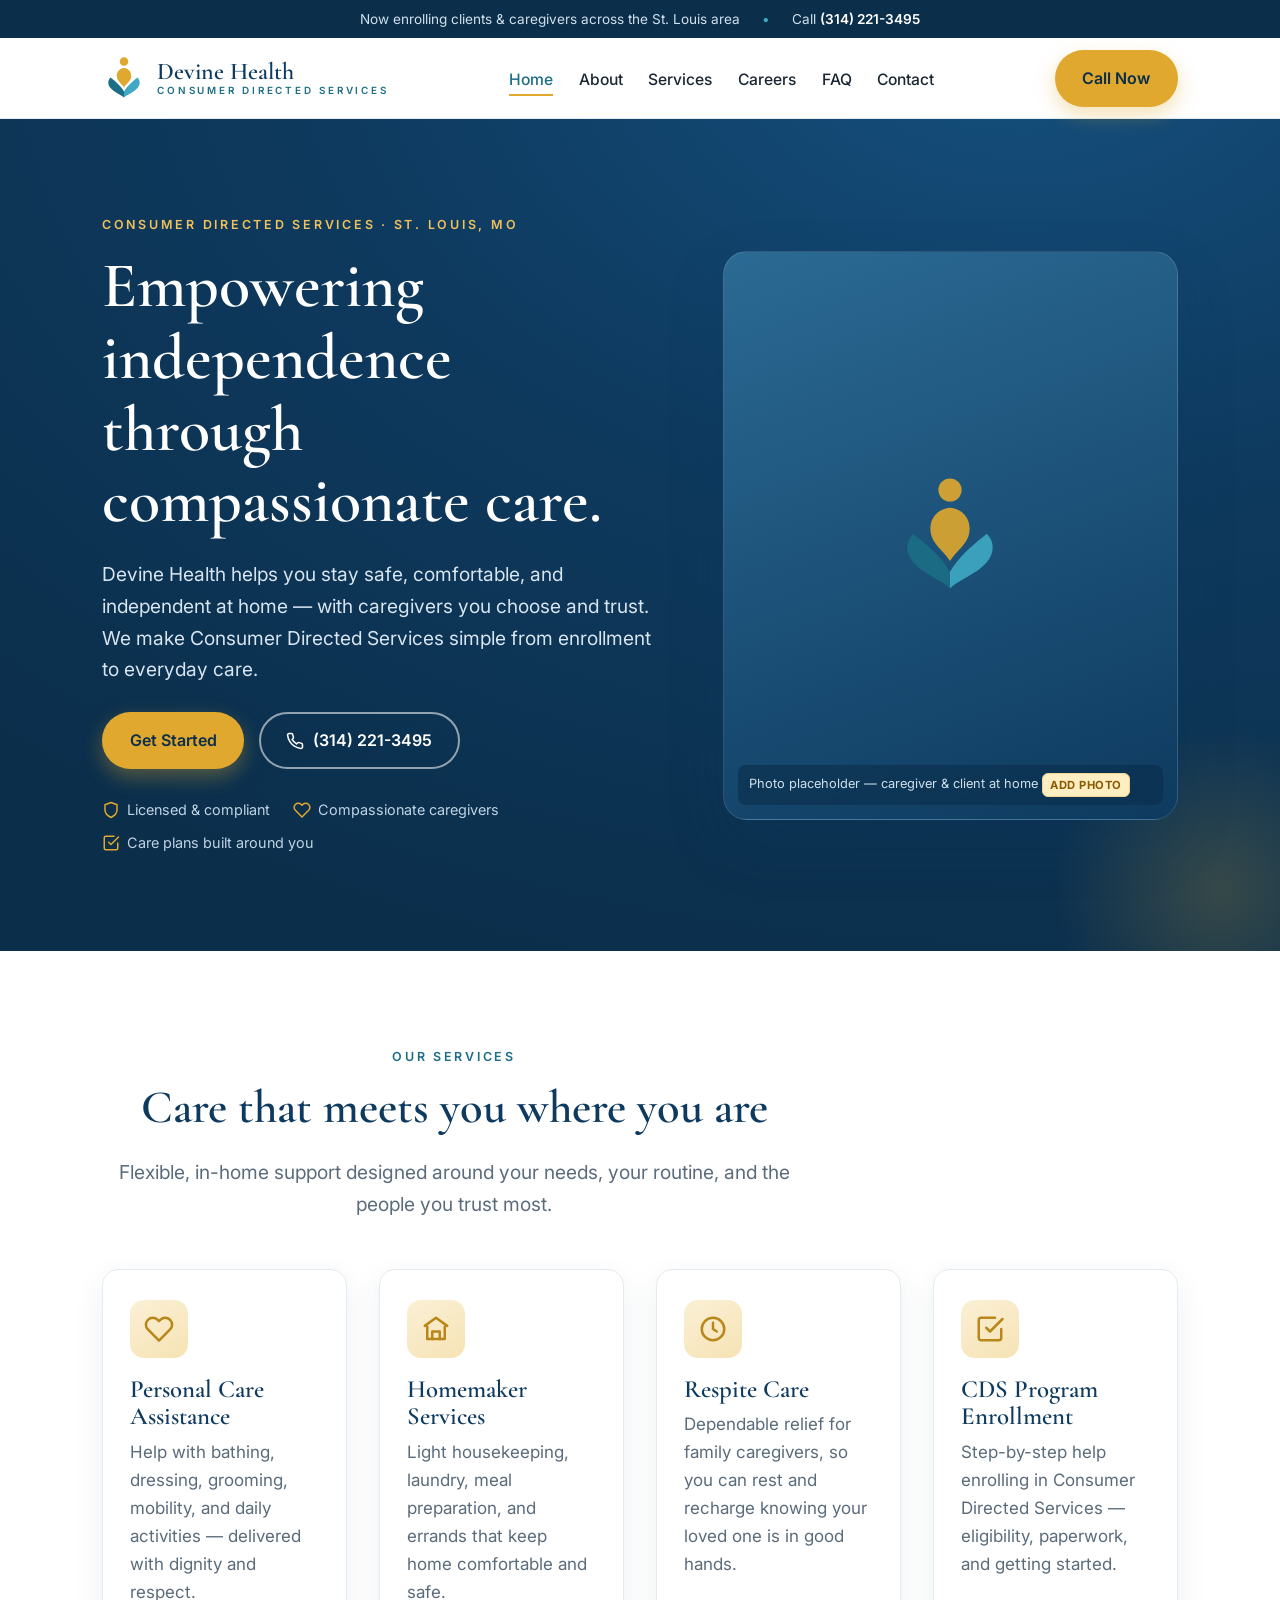
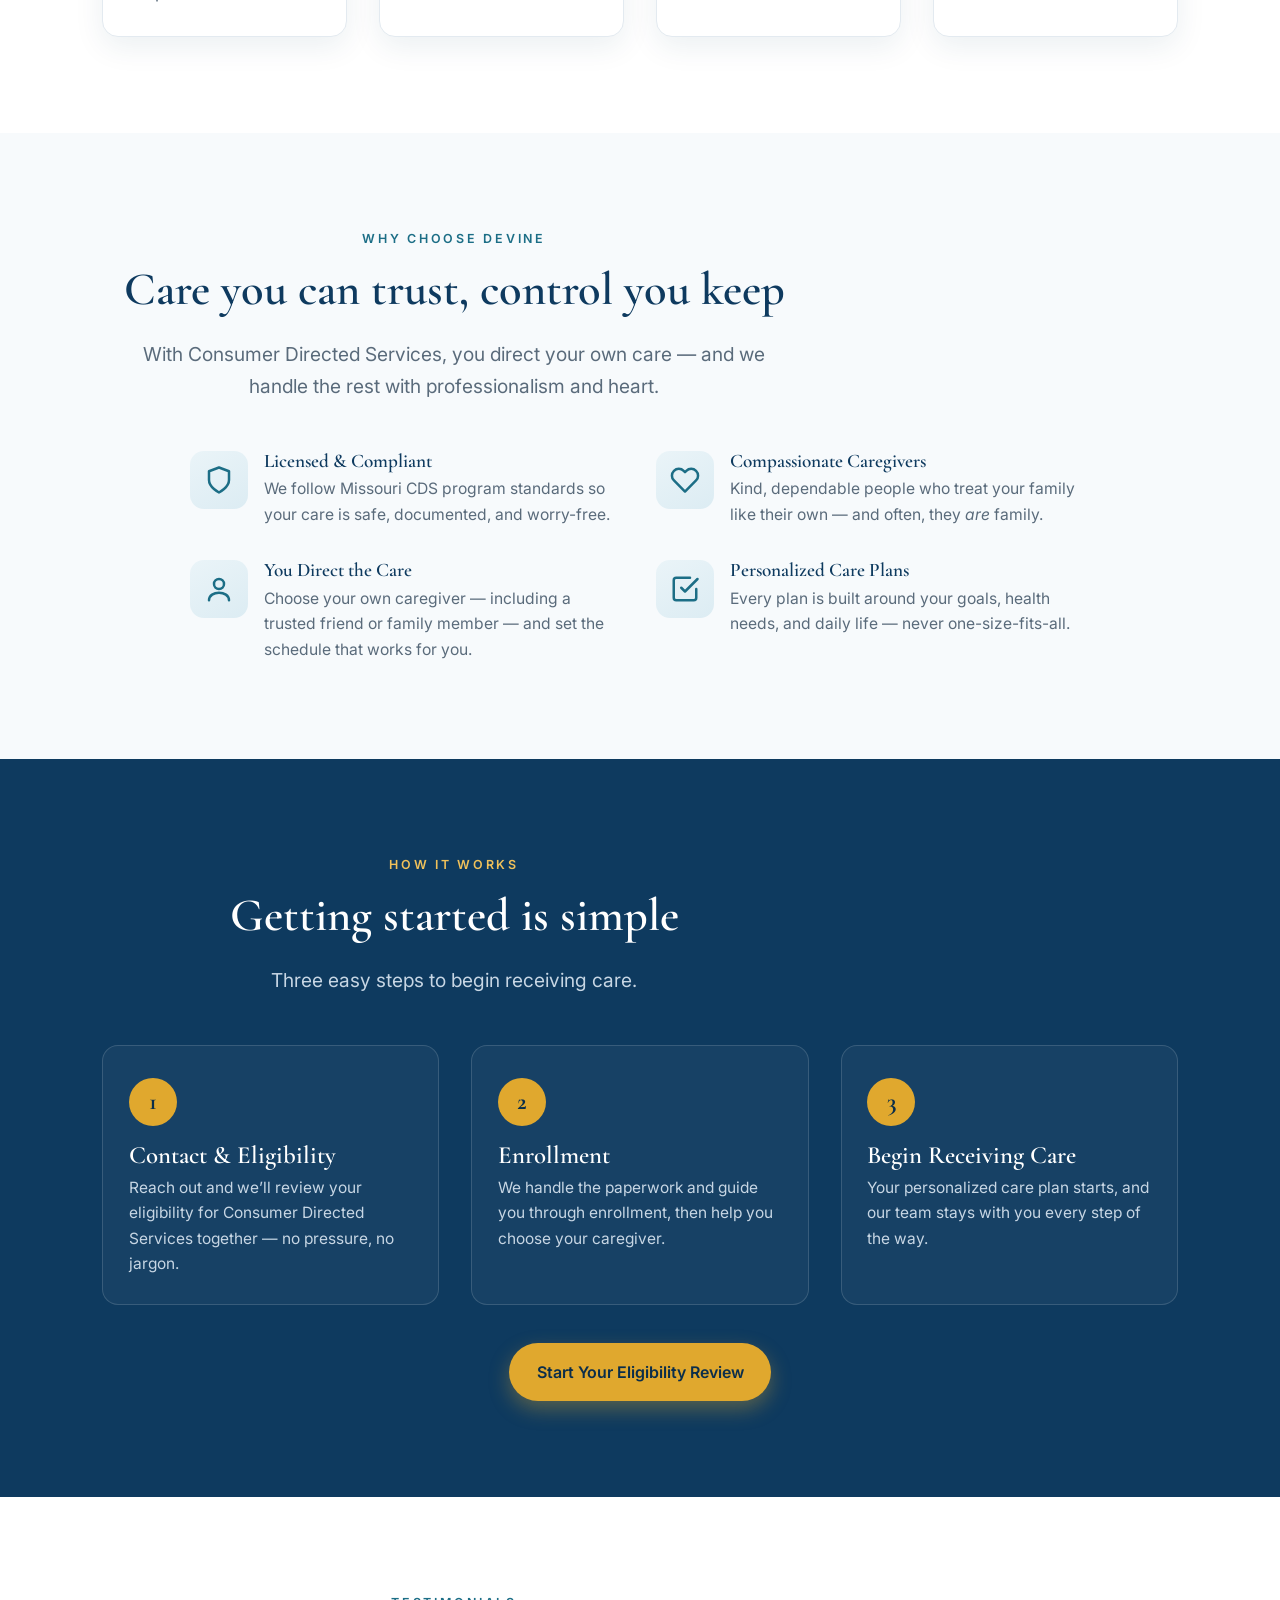
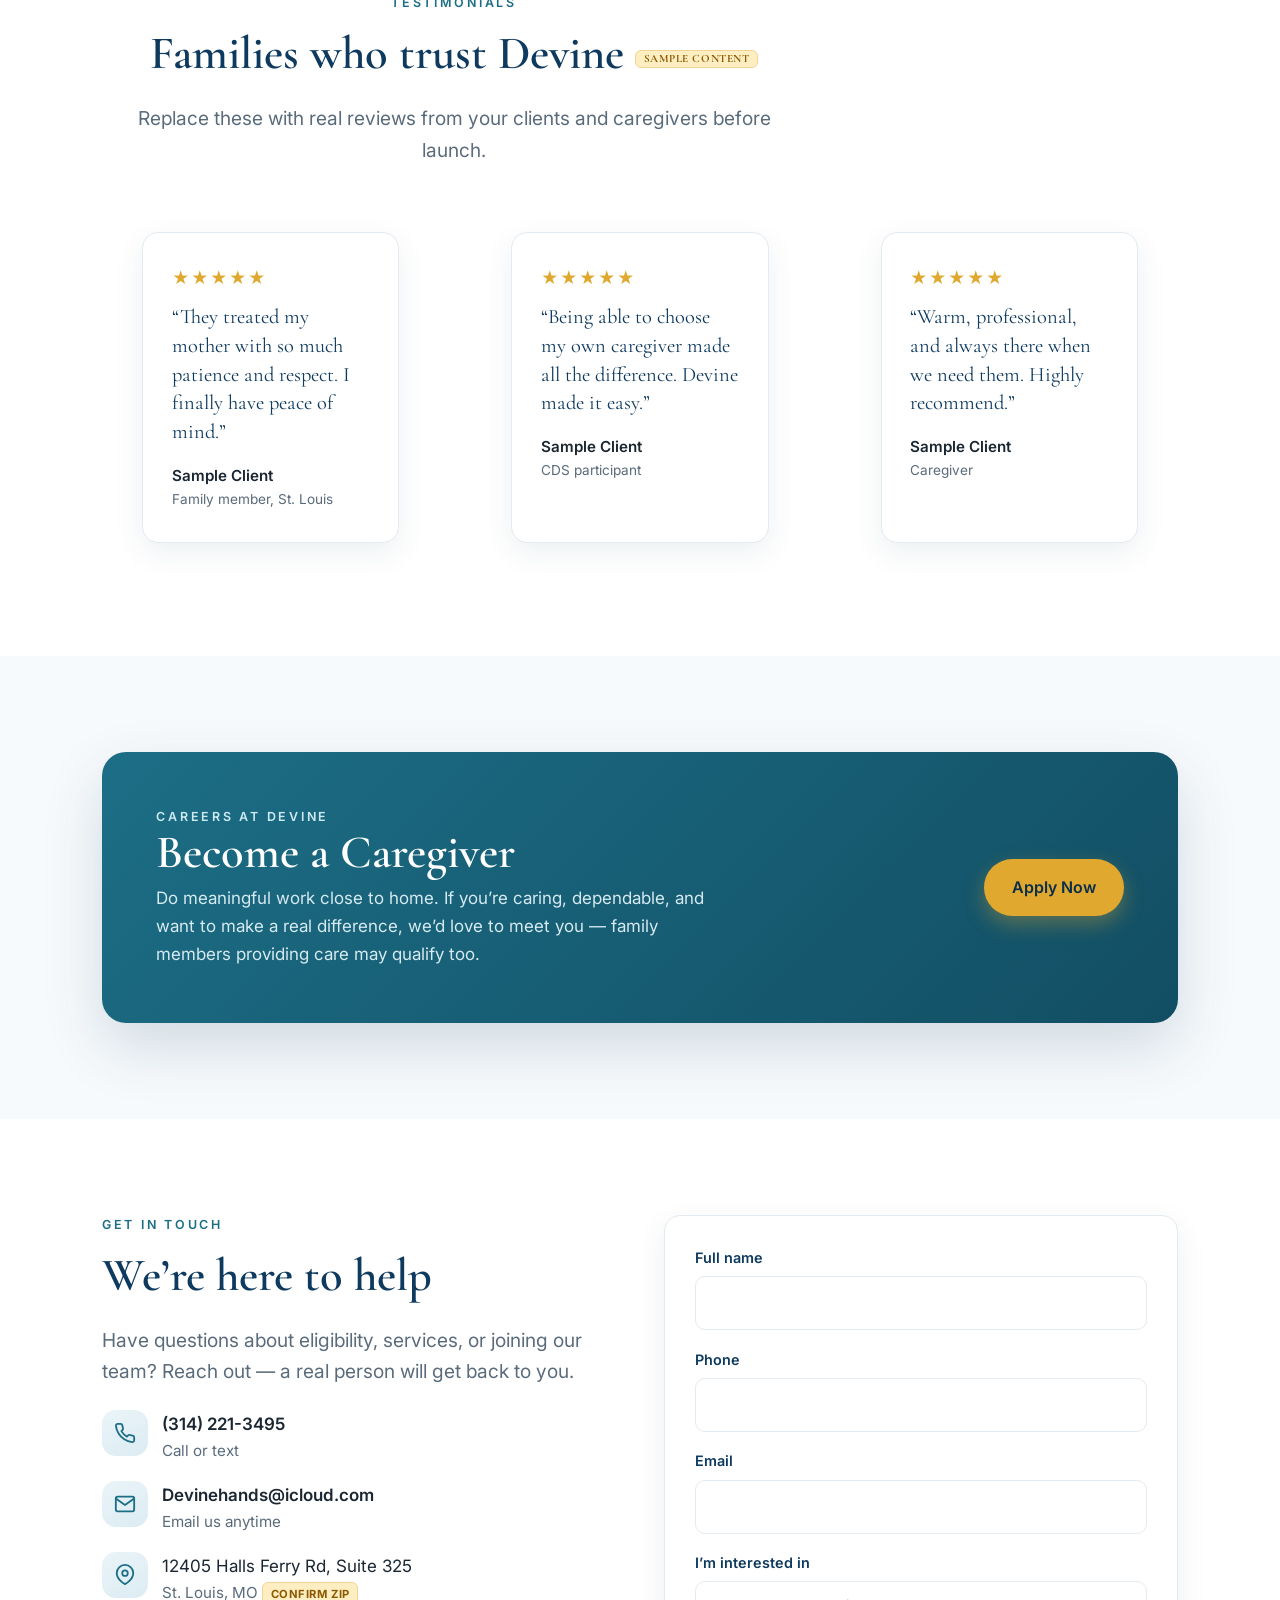
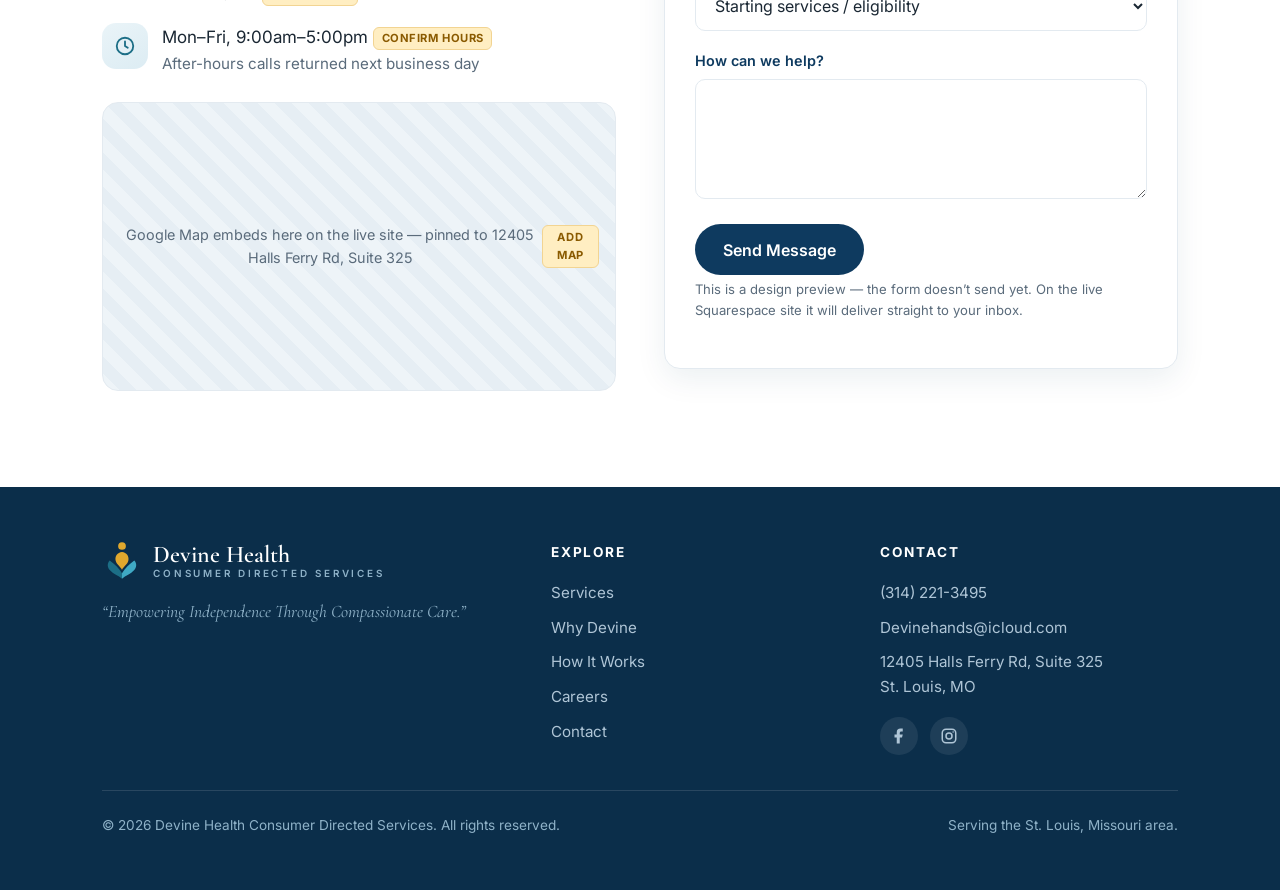
==== site/index.html @ 5e9ee72d "feat: add multi-page site (About, Services, Careers, FAQ, Contact) Build out dedicated inner pages w" ====
<!doctype html>
<html lang="en">
<head>
  <meta charset="utf-8">
  <meta name="viewport" content="width=device-width, initial-scale=1">
  <title>Devine Health | Consumer Directed Services in St. Louis</title>
  <meta name="description" content="Devine Health Consumer Directed Services provides personal care assistance, homemaker services, and respite care in the St. Louis area. Empowering independence through compassionate care.">
  <meta name="theme-color" content="#0E3A5F">

  <!-- Open Graph / social -->
  <meta property="og:title" content="Devine Health — Consumer Directed Services">
  <meta property="og:description" content="Empowering Independence Through Compassionate Care.">
  <meta property="og:type" content="website">
  <meta property="og:image" content="assets/og-image.png">

  <link rel="icon" href="assets/favicon.svg" type="image/svg+xml">
  <link rel="apple-touch-icon" href="assets/apple-touch-icon.png">

  <link rel="preconnect" href="https://fonts.googleapis.com">
  <link rel="preconnect" href="https://fonts.gstatic.com" crossorigin>
  <link href="https://fonts.googleapis.com/css2?family=Cormorant+Garamond:wght@500;600;700&family=Inter:wght@400;500;600;700&display=swap" rel="stylesheet">
  <link rel="stylesheet" href="styles.css">
</head>
<body>
<a class="skip" href="#main">Skip to content</a>

<!-- Reusable mark defined once -->
<svg width="0" height="0" style="position:absolute" aria-hidden="true">
  <defs>
    <g id="devine-mark">
      <path fill="#1C6E86" d="M120 196 C 104 182 82 176 66 158 C 55 145 54 128 66 116 C 86 132 108 150 120 172 Z"/>
      <path fill="#3FA9C4" d="M120 196 C 136 182 158 176 174 158 C 185 145 186 128 174 116 C 154 132 132 150 120 172 Z"/>
      <circle cx="120" cy="52" r="17" fill="#E0A82E"/>
      <path fill="#E0A82E" d="M120 78 C 100 80 88 96 92 116 C 95 132 110 140 120 156 C 130 140 145 132 148 116 C 152 96 140 80 120 78 Z"/>
    </g>
  </defs>
</svg>

<!-- Announcement bar -->
<div class="topbar">
  <div class="container">
    <span>Now enrolling clients &amp; caregivers across the St.&nbsp;Louis area</span>
    <span class="dot">•</span>
    <span>Call <a href="tel:+13142213495">(314)&nbsp;221-3495</a></span>
  </div>
</div>

<!-- Header -->
<header class="header">
  <div class="container nav">
    <a class="brand" href="#top" aria-label="Devine Health home">
      <svg viewBox="48 30 144 176" aria-hidden="true"><use href="#devine-mark"/></svg>
      <span class="brand-text">
        <span class="brand-name">Devine Health</span>
        <span class="brand-sub">Consumer Directed Services</span>
      </span>
    </a>
    <nav aria-label="Primary">
      <ul class="nav-links" id="navLinks">
        <li><a href="index.html" aria-current="page">Home</a></li>
        <li><a href="about.html">About</a></li>
        <li><a href="services.html">Services</a></li>
        <li><a href="careers.html">Careers</a></li>
        <li><a href="faq.html">FAQ</a></li>
        <li><a href="contact.html">Contact</a></li>
      </ul>
    </nav>
    <div class="nav-cta">
      <a class="btn btn--gold" href="tel:+13142213495" aria-label="Call Devine Health">Call Now</a>
      <button class="nav-toggle" id="navToggle" aria-label="Open menu" aria-expanded="false" aria-controls="navLinks">
        <svg viewBox="0 0 24 24" fill="none" stroke="currentColor" stroke-width="2" stroke-linecap="round"><path d="M4 7h16M4 12h16M4 17h16"/></svg>
      </button>
    </div>
  </div>
</header>

<main id="main">
<a id="top"></a>

<!-- Hero -->
<section class="hero">
  <div class="container">
    <div class="hero-copy">
      <p class="eyebrow">Consumer Directed Services · St. Louis, MO</p>
      <h1>Empowering independence through compassionate care.</h1>
      <p class="lead">Devine Health helps you stay safe, comfortable, and independent at home &mdash; with caregivers you choose and trust. We make Consumer Directed Services simple from enrollment to everyday care.</p>
      <div class="hero-cta btn-row">
        <a class="btn btn--gold" href="#contact">Get Started</a>
        <a class="btn btn--outline" href="tel:+13142213495">
          <svg viewBox="0 0 24 24" width="18" height="18" fill="none" stroke="currentColor" stroke-width="2" stroke-linecap="round" stroke-linejoin="round" aria-hidden="true"><path d="M22 16.92v3a2 2 0 0 1-2.18 2 19.79 19.79 0 0 1-8.63-3.07 19.5 19.5 0 0 1-6-6 19.79 19.79 0 0 1-3.07-8.67A2 2 0 0 1 4.11 2h3a2 2 0 0 1 2 1.72c.13.96.36 1.9.7 2.81a2 2 0 0 1-.45 2.11L8.09 9.91a16 16 0 0 0 6 6l1.27-1.27a2 2 0 0 1 2.11-.45c.9.34 1.85.57 2.81.7A2 2 0 0 1 22 16.92z"/></svg>
          (314) 221-3495
        </a>
      </div>
      <div class="hero-trust">
        <span><svg viewBox="0 0 24 24" fill="none" stroke="currentColor" stroke-width="2" stroke-linecap="round" stroke-linejoin="round" aria-hidden="true"><path d="M12 22s8-4 8-10V5l-8-3-8 3v7c0 6 8 10 8 10z"/></svg> Licensed &amp; compliant</span>
        <span><svg viewBox="0 0 24 24" fill="none" stroke="currentColor" stroke-width="2" stroke-linecap="round" stroke-linejoin="round" aria-hidden="true"><path d="M20.84 4.61a5.5 5.5 0 0 0-7.78 0L12 5.67l-1.06-1.06a5.5 5.5 0 1 0-7.78 7.78L12 21.23l8.84-8.84a5.5 5.5 0 0 0 0-7.78z"/></svg> Compassionate caregivers</span>
        <span><svg viewBox="0 0 24 24" fill="none" stroke="currentColor" stroke-width="2" stroke-linecap="round" stroke-linejoin="round" aria-hidden="true"><path d="M9 11l3 3L22 4"/><path d="M21 12v7a2 2 0 0 1-2 2H5a2 2 0 0 1-2-2V5a2 2 0 0 1 2-2h11"/></svg> Care plans built around you</span>
      </div>
    </div>
    <div class="hero-media" role="img" aria-label="Placeholder for a warm photo of a caregiver assisting a client at home">
      <svg viewBox="48 30 144 176" aria-hidden="true"><use href="#devine-mark"/></svg>
      <span class="ph-label">Photo placeholder — caregiver &amp; client at home <span class="flag">add photo</span></span>
    </div>
  </div>
</section>

<!-- Services -->
<section class="section" id="services">
  <div class="container">
    <div class="section-head center">
      <p class="eyebrow">Our Services</p>
      <h2>Care that meets you where you are</h2>
      <p class="lead">Flexible, in-home support designed around your needs, your routine, and the people you trust most.</p>
    </div>
    <div class="grid grid-4" style="margin-top:clamp(2rem,4vw,3rem)">
      <article class="card card--service">
        <div class="icon-badge" aria-hidden="true"><svg viewBox="0 0 24 24" fill="none" stroke="currentColor" stroke-width="2" stroke-linecap="round" stroke-linejoin="round"><path d="M20.84 4.61a5.5 5.5 0 0 0-7.78 0L12 5.67l-1.06-1.06a5.5 5.5 0 1 0-7.78 7.78L12 21.23l8.84-8.84a5.5 5.5 0 0 0 0-7.78z"/></svg></div>
        <h3>Personal Care Assistance</h3>
        <p>Help with bathing, dressing, grooming, mobility, and daily activities &mdash; delivered with dignity and respect.</p>
      </article>
      <article class="card card--service">
        <div class="icon-badge" aria-hidden="true"><svg viewBox="0 0 24 24" fill="none" stroke="currentColor" stroke-width="2" stroke-linecap="round" stroke-linejoin="round"><path d="M3 9.5 12 3l9 6.5"/><path d="M5 10v10h14V10"/><path d="M9 20v-6h6v6"/></svg></div>
        <h3>Homemaker Services</h3>
        <p>Light housekeeping, laundry, meal preparation, and errands that keep home comfortable and safe.</p>
      </article>
      <article class="card card--service">
        <div class="icon-badge" aria-hidden="true"><svg viewBox="0 0 24 24" fill="none" stroke="currentColor" stroke-width="2" stroke-linecap="round" stroke-linejoin="round"><circle cx="12" cy="12" r="9"/><path d="M12 7v5l3 2"/></svg></div>
        <h3>Respite Care</h3>
        <p>Dependable relief for family caregivers, so you can rest and recharge knowing your loved one is in good hands.</p>
      </article>
      <article class="card card--service">
        <div class="icon-badge" aria-hidden="true"><svg viewBox="0 0 24 24" fill="none" stroke="currentColor" stroke-width="2" stroke-linecap="round" stroke-linejoin="round"><path d="M9 11l3 3L22 4"/><path d="M21 12v7a2 2 0 0 1-2 2H5a2 2 0 0 1-2-2V5a2 2 0 0 1 2-2h11"/></svg></div>
        <h3>CDS Program Enrollment</h3>
        <p>Step-by-step help enrolling in Consumer Directed Services &mdash; eligibility, paperwork, and getting started.</p>
      </article>
    </div>
  </div>
</section>

<!-- Why choose -->
<section class="section section--cream" id="why">
  <div class="container">
    <div class="section-head center">
      <p class="eyebrow">Why Choose Devine</p>
      <h2>Care you can trust, control you keep</h2>
      <p class="lead">With Consumer Directed Services, you direct your own care &mdash; and we handle the rest with professionalism and heart.</p>
    </div>
    <div class="grid grid-2" style="margin-top:clamp(2rem,4vw,3rem);max-width:900px;margin-inline:auto">
      <div class="feature">
        <div class="icon-badge" aria-hidden="true"><svg viewBox="0 0 24 24" fill="none" stroke="currentColor" stroke-width="2" stroke-linecap="round" stroke-linejoin="round"><path d="M12 22s8-4 8-10V5l-8-3-8 3v7c0 6 8 10 8 10z"/></svg></div>
        <div><h3>Licensed &amp; Compliant</h3><p>We follow Missouri CDS program standards so your care is safe, documented, and worry-free.</p></div>
      </div>
      <div class="feature">
        <div class="icon-badge" aria-hidden="true"><svg viewBox="0 0 24 24" fill="none" stroke="currentColor" stroke-width="2" stroke-linecap="round" stroke-linejoin="round"><path d="M20.84 4.61a5.5 5.5 0 0 0-7.78 0L12 5.67l-1.06-1.06a5.5 5.5 0 1 0-7.78 7.78L12 21.23l8.84-8.84a5.5 5.5 0 0 0 0-7.78z"/></svg></div>
        <div><h3>Compassionate Caregivers</h3><p>Kind, dependable people who treat your family like their own &mdash; and often, they <em>are</em> family.</p></div>
      </div>
      <div class="feature">
        <div class="icon-badge" aria-hidden="true"><svg viewBox="0 0 24 24" fill="none" stroke="currentColor" stroke-width="2" stroke-linecap="round" stroke-linejoin="round"><circle cx="12" cy="8" r="4"/><path d="M4 21c0-4 4-6 8-6s8 2 8 6"/></svg></div>
        <div><h3>You Direct the Care</h3><p>Choose your own caregiver &mdash; including a trusted friend or family member &mdash; and set the schedule that works for you.</p></div>
      </div>
      <div class="feature">
        <div class="icon-badge" aria-hidden="true"><svg viewBox="0 0 24 24" fill="none" stroke="currentColor" stroke-width="2" stroke-linecap="round" stroke-linejoin="round"><path d="M9 11l3 3L22 4"/><path d="M21 12v7a2 2 0 0 1-2 2H5a2 2 0 0 1-2-2V5a2 2 0 0 1 2-2h11"/></svg></div>
        <div><h3>Personalized Care Plans</h3><p>Every plan is built around your goals, health needs, and daily life &mdash; never one-size-fits-all.</p></div>
      </div>
    </div>
  </div>
</section>

<!-- How it works -->
<section class="section section--navy" id="how">
  <div class="container">
    <div class="section-head center">
      <p class="eyebrow" style="color:var(--gold-light)">How It Works</p>
      <h2>Getting started is simple</h2>
      <p class="lead" style="color:#C7D6E4;margin-inline:auto">Three easy steps to begin receiving care.</p>
    </div>
    <div class="steps" style="margin-top:clamp(2rem,4vw,3rem)">
      <div class="step"><div class="num">1</div><h3>Contact &amp; Eligibility</h3><p>Reach out and we&rsquo;ll review your eligibility for Consumer Directed Services together &mdash; no pressure, no jargon.</p></div>
      <div class="step"><div class="num">2</div><h3>Enrollment</h3><p>We handle the paperwork and guide you through enrollment, then help you choose your caregiver.</p></div>
      <div class="step"><div class="num">3</div><h3>Begin Receiving Care</h3><p>Your personalized care plan starts, and our team stays with you every step of the way.</p></div>
    </div>
    <div class="center" style="margin-top:2.4rem">
      <a class="btn btn--gold" href="#contact">Start Your Eligibility Review</a>
    </div>
  </div>
</section>

<!-- Testimonials -->
<section class="section" id="testimonials">
  <div class="container">
    <div class="section-head center">
      <p class="eyebrow">Testimonials</p>
      <h2>Families who trust Devine <span class="flag">sample content</span></h2>
      <p class="lead">Replace these with real reviews from your clients and caregivers before launch.</p>
    </div>
    <div class="grid grid-3" style="margin-top:clamp(2rem,4vw,3rem)">
      <figure class="quote">
        <div class="stars" aria-label="5 out of 5 stars">★★★★★</div>
        <blockquote>&ldquo;They treated my mother with so much patience and respect. I finally have peace of mind.&rdquo;</blockquote>
        <figcaption class="who">Sample Client<span>Family member, St. Louis</span></figcaption>
      </figure>
      <figure class="quote">
        <div class="stars" aria-label="5 out of 5 stars">★★★★★</div>
        <blockquote>&ldquo;Being able to choose my own caregiver made all the difference. Devine made it easy.&rdquo;</blockquote>
        <figcaption class="who">Sample Client<span>CDS participant</span></figcaption>
      </figure>
      <figure class="quote">
        <div class="stars" aria-label="5 out of 5 stars">★★★★★</div>
        <blockquote>&ldquo;Warm, professional, and always there when we need them. Highly recommend.&rdquo;</blockquote>
        <figcaption class="who">Sample Client<span>Caregiver</span></figcaption>
      </figure>
    </div>
  </div>
</section>

<!-- Careers / Employment -->
<section class="section section--cream" id="careers">
  <div class="container">
    <div class="cta-band">
      <div>
        <p class="eyebrow" style="color:#CDEAF2">Careers at Devine</p>
        <h2>Become a Caregiver</h2>
        <p>Do meaningful work close to home. If you&rsquo;re caring, dependable, and want to make a real difference, we&rsquo;d love to meet you &mdash; family members providing care may qualify too.</p>
      </div>
      <div class="btn-row">
        <a class="btn btn--gold" href="careers.html">Apply Now</a>
      </div>
    </div>
  </div>
</section>

<!-- Contact -->
<section class="section" id="contact">
  <div class="container">
    <div class="contact-grid">
      <div>
        <p class="eyebrow">Get in Touch</p>
        <h2>We&rsquo;re here to help</h2>
        <p class="lead">Have questions about eligibility, services, or joining our team? Reach out &mdash; a real person will get back to you.</p>
        <ul class="info-list">
          <li>
            <div class="icon-badge" aria-hidden="true"><svg viewBox="0 0 24 24" fill="none" stroke="currentColor" stroke-width="2" stroke-linecap="round" stroke-linejoin="round"><path d="M22 16.92v3a2 2 0 0 1-2.18 2 19.79 19.79 0 0 1-8.63-3.07 19.5 19.5 0 0 1-6-6 19.79 19.79 0 0 1-3.07-8.67A2 2 0 0 1 4.11 2h3a2 2 0 0 1 2 1.72c.13.96.36 1.9.7 2.81a2 2 0 0 1-.45 2.11L8.09 9.91a16 16 0 0 0 6 6l1.27-1.27a2 2 0 0 1 2.11-.45c.9.34 1.85.57 2.81.7A2 2 0 0 1 22 16.92z"/></svg></div>
            <div><a href="tel:+13142213495">(314) 221-3495</a><div class="muted">Call or text</div></div>
          </li>
          <li>
            <div class="icon-badge" aria-hidden="true"><svg viewBox="0 0 24 24" fill="none" stroke="currentColor" stroke-width="2" stroke-linecap="round" stroke-linejoin="round"><rect x="2" y="4" width="20" height="16" rx="2"/><path d="m22 6-10 7L2 6"/></svg></div>
            <div><a href="mailto:Devinehands@icloud.com">Devinehands@icloud.com</a><div class="muted">Email us anytime</div></div>
          </li>
          <li>
            <div class="icon-badge" aria-hidden="true"><svg viewBox="0 0 24 24" fill="none" stroke="currentColor" stroke-width="2" stroke-linecap="round" stroke-linejoin="round"><path d="M21 10c0 7-9 12-9 12s-9-5-9-12a9 9 0 0 1 18 0z"/><circle cx="12" cy="10" r="3"/></svg></div>
            <div>12405 Halls Ferry Rd, Suite 325<div class="muted">St. Louis, MO <span class="flag">confirm ZIP</span></div></div>
          </li>
          <li>
            <div class="icon-badge" aria-hidden="true"><svg viewBox="0 0 24 24" fill="none" stroke="currentColor" stroke-width="2" stroke-linecap="round" stroke-linejoin="round"><circle cx="12" cy="12" r="9"/><path d="M12 7v5l3 2"/></svg></div>
            <div>Mon&ndash;Fri, 9:00am&ndash;5:00pm <span class="flag">confirm hours</span><div class="muted">After-hours calls returned next business day</div></div>
          </li>
        </ul>
        <div class="map" role="img" aria-label="Map placeholder for 12405 Halls Ferry Rd, Suite 325">
          Google Map embeds here on the live site — pinned to 12405 Halls Ferry Rd, Suite 325 <span class="flag">add map</span>
        </div>
      </div>

      <!-- Contact form (prototype: does not send; Squarespace form handles delivery on live site) -->
      <form class="form" id="contactForm" data-prototype novalidate>
        <div class="field">
          <label for="cf-name">Full name</label>
          <input id="cf-name" name="name" type="text" autocomplete="name" required>
        </div>
        <div class="field">
          <label for="cf-phone">Phone</label>
          <input id="cf-phone" name="phone" type="tel" autocomplete="tel" required>
        </div>
        <div class="field">
          <label for="cf-email">Email</label>
          <input id="cf-email" name="email" type="email" autocomplete="email" required>
        </div>
        <div class="field">
          <label for="cf-reason">I&rsquo;m interested in</label>
          <select id="cf-reason" name="reason">
            <option>Starting services / eligibility</option>
            <option>Becoming a caregiver</option>
            <option>Respite care</option>
            <option>General question</option>
          </select>
        </div>
        <div class="field">
          <label for="cf-msg">How can we help?</label>
          <textarea id="cf-msg" name="message"></textarea>
        </div>
        <button class="btn btn--navy" type="submit">Send Message</button>
        <p class="note">This is a design preview &mdash; the form doesn&rsquo;t send yet. On the live Squarespace site it will deliver straight to your inbox.</p>
        <p class="form-status" id="formStatus" role="status" aria-live="polite"></p>
      </form>
    </div>
  </div>
</section>
</main>

<!-- Footer -->
<footer class="footer">
  <div class="container">
    <div class="footer-grid">
      <div>
        <a class="brand" href="#top" aria-label="Devine Health home">
          <svg viewBox="48 30 144 176" aria-hidden="true"><use href="#devine-mark"/></svg>
          <span class="brand-text">
            <span class="brand-name">Devine Health</span>
            <span class="brand-sub">Consumer Directed Services</span>
          </span>
        </a>
        <p class="footer-tag">&ldquo;Empowering Independence Through Compassionate Care.&rdquo;</p>
      </div>
      <div>
        <h4>Explore</h4>
        <ul>
          <li><a href="#services">Services</a></li>
          <li><a href="#why">Why Devine</a></li>
          <li><a href="#how">How It Works</a></li>
          <li><a href="#careers">Careers</a></li>
          <li><a href="#contact">Contact</a></li>
        </ul>
      </div>
      <div>
        <h4>Contact</h4>
        <ul>
          <li><a href="tel:+13142213495">(314) 221-3495</a></li>
          <li><a href="mailto:Devinehands@icloud.com">Devinehands@icloud.com</a></li>
          <li>12405 Halls Ferry Rd, Suite 325<br>St. Louis, MO</li>
        </ul>
        <div class="social" style="margin-top:1.1rem" aria-label="Social media">
          <a href="#" aria-label="Facebook"><svg viewBox="0 0 24 24" fill="currentColor" aria-hidden="true"><path d="M13 22v-8h3l1-4h-4V8c0-1.1.9-2 2-2h2V2h-3a5 5 0 0 0-5 5v3H6v4h3v8z"/></svg></a>
          <a href="#" aria-label="Instagram"><svg viewBox="0 0 24 24" fill="none" stroke="currentColor" stroke-width="2" aria-hidden="true"><rect x="3" y="3" width="18" height="18" rx="5"/><circle cx="12" cy="12" r="4"/><circle cx="17.5" cy="6.5" r="1" fill="currentColor" stroke="none"/></svg></a>
        </div>
      </div>
    </div>
    <div class="footer-bottom">
      <span>&copy; <span id="year"></span> Devine Health Consumer Directed Services. All rights reserved.</span>
      <span>Serving the St. Louis, Missouri area.</span>
    </div>
  </div>
</footer>

<script src="main.js" defer></script>
</body>
</html>
---- site/styles.css ----
/* ============================================================
   Devine Health — Consumer Directed Services
   Prototype stylesheet. Mobile-first, WCAG AA, responsive to 320px.
   ============================================================ */

:root{
  --navy:#0E3A5F;
  --navy-deep:#0B2E4A;
  --gold:#E0A82E;
  --gold-light:#F0C15A;
  --teal:#3FA9C4;
  --teal-dark:#1C6E86;
  --ink:#1A2733;
  --slate:#5A6B7B;
  --cream:#F7FAFC;
  --white:#FFFFFF;
  --line:#E3EAF0;

  --serif:'Cormorant Garamond',Georgia,'Times New Roman',serif;
  --sans:'Inter','Helvetica Neue',Arial,system-ui,sans-serif;

  --maxw:1140px;
  --radius:16px;
  --radius-sm:10px;
  --shadow:0 10px 30px rgba(14,58,95,.08);
  --shadow-lg:0 24px 60px rgba(14,58,95,.16);
  --gap:clamp(1.25rem,3vw,2rem);
}

*,*::before,*::after{box-sizing:border-box}
html{scroll-behavior:smooth}
@media (prefers-reduced-motion:reduce){html{scroll-behavior:auto}
  *{animation-duration:.001ms!important;transition-duration:.001ms!important}}

body{
  margin:0;
  font-family:var(--sans);
  color:var(--ink);
  background:var(--white);
  line-height:1.65;
  font-size:1.0625rem;
  -webkit-font-smoothing:antialiased;
}

h1,h2,h3{font-family:var(--serif);color:var(--navy);line-height:1.12;font-weight:600;margin:0 0 .5em}
h1{font-size:clamp(2.6rem,6vw,4rem)}
h2{font-size:clamp(2rem,4.5vw,2.9rem)}
h3{font-size:clamp(1.3rem,2.5vw,1.55rem)}
p{margin:0 0 1rem}
a{color:var(--teal-dark)}
img,svg{max-width:100%}
.eyebrow{font-family:var(--sans);text-transform:uppercase;letter-spacing:.22em;
  font-size:.78rem;font-weight:600;color:var(--teal-dark);margin:0 0 .9rem}

/* ---- Layout helpers ---- */
.container{width:100%;max-width:var(--maxw);margin-inline:auto;padding-inline:clamp(1.1rem,4vw,2rem)}
.section{padding-block:clamp(3.5rem,8vw,6rem)}
.section--cream{background:var(--cream)}
.section--navy{background:var(--navy);color:#DCE6EF}
.section--navy h2,.section--navy h3{color:#fff}
.center{text-align:center}
.lead{font-size:1.2rem;color:var(--slate);max-width:56ch}
.center .lead{margin-inline:auto}
.section-head{max-width:64ch}
.center .section-head{margin-inline:auto}

/* ---- Buttons ---- */
.btn{display:inline-flex;align-items:center;gap:.55rem;font-family:var(--sans);
  font-weight:600;font-size:1rem;border-radius:999px;padding:.85rem 1.6rem;
  text-decoration:none;cursor:pointer;border:2px solid transparent;transition:transform .15s ease,box-shadow .2s ease,background .2s ease}
.btn:focus-visible{outline:3px solid var(--gold-light);outline-offset:3px}
.btn:hover{transform:translateY(-2px)}
.btn--gold{background:var(--gold);color:var(--navy-deep);box-shadow:0 8px 20px rgba(224,168,46,.35)}
.btn--gold:hover{background:var(--gold-light)}
.btn--navy{background:var(--navy);color:#fff}
.btn--navy:hover{background:var(--navy-deep)}
.btn--outline{background:transparent;color:#fff;border-color:rgba(255,255,255,.55)}
.btn--outline:hover{border-color:#fff;background:rgba(255,255,255,.08)}
.btn--outline-navy{background:transparent;color:var(--navy);border-color:var(--navy)}
.btn--outline-navy:hover{background:var(--navy);color:#fff}
.btn-row{display:flex;flex-wrap:wrap;gap:.9rem}

/* ---- Skip link ---- */
.skip{position:absolute;left:-999px;top:0;background:var(--gold);color:var(--navy-deep);
  padding:.6rem 1rem;border-radius:0 0 8px 0;z-index:200;font-weight:600}
.skip:focus{left:0}

/* ---- Top announcement bar ---- */
.topbar{background:var(--navy-deep);color:#CFE0EC;font-size:.85rem}
.topbar .container{display:flex;flex-wrap:wrap;gap:.4rem 1.4rem;align-items:center;
  justify-content:center;padding-block:.5rem;text-align:center}
.topbar a{color:#fff;text-decoration:none;font-weight:600}
.topbar .dot{color:var(--teal);}

/* ---- Header / nav ---- */
.header{position:sticky;top:0;z-index:100;background:rgba(255,255,255,.9);
  backdrop-filter:saturate(140%) blur(10px);border-bottom:1px solid var(--line)}
.nav{display:flex;align-items:center;justify-content:space-between;gap:1rem;padding-block:.7rem}
.brand{display:flex;align-items:center;gap:.7rem;text-decoration:none}
.brand svg{width:44px;height:44px;flex:none}
.brand-text{display:flex;flex-direction:column;line-height:1}
.brand-name{font-family:var(--serif);font-weight:600;font-size:1.5rem;color:var(--navy)}
.brand-sub{font-size:.62rem;letter-spacing:.28em;color:var(--teal-dark);font-weight:600;text-transform:uppercase;margin-top:2px}
.nav-links{display:flex;align-items:center;gap:1.6rem;list-style:none;margin:0;padding:0}
.nav-links a{color:var(--ink);text-decoration:none;font-weight:500;font-size:.98rem;padding:.35rem 0;position:relative}
.nav-links a:hover{color:var(--teal-dark)}
.nav-links a::after{content:"";position:absolute;left:0;bottom:-2px;width:0;height:2px;background:var(--gold);transition:width .2s ease}
.nav-links a:hover::after{width:100%}
.nav-cta{display:flex;align-items:center;gap:.8rem}
.nav-toggle{display:none;background:none;border:0;cursor:pointer;padding:.4rem;color:var(--navy)}
.nav-toggle svg{width:30px;height:30px}

/* ---- Hero ---- */
.hero{position:relative;background:radial-gradient(120% 120% at 80% -10%,#15507e 0%,var(--navy) 45%,var(--navy-deep) 100%);color:#fff;overflow:hidden}
.hero::after{content:"";position:absolute;right:-120px;bottom:-120px;width:360px;height:360px;
  background:radial-gradient(circle,rgba(224,168,46,.20),transparent 65%);border-radius:50%}
.hero .container{display:grid;grid-template-columns:1.1fr .9fr;gap:clamp(2rem,5vw,4rem);
  align-items:center;padding-block:clamp(3.5rem,8vw,6rem);position:relative;z-index:1}
.hero h1{color:#fff;margin-bottom:.35em}
.hero .lead{color:#D8E5F0}
.hero .eyebrow{color:var(--gold-light)}
.hero-cta{margin-top:1.6rem}
.hero-trust{margin-top:1.8rem;display:flex;flex-wrap:wrap;gap:.6rem 1.4rem;font-size:.9rem;color:#BFD3E4}
.hero-trust span{display:inline-flex;align-items:center;gap:.45rem}
.hero-trust svg{width:18px;height:18px;color:var(--gold)}
/* Hero image placeholder */
.hero-media{position:relative;aspect-ratio:4/5;border-radius:24px;overflow:hidden;
  background:linear-gradient(160deg,#2b6a94,#0e3a5f);box-shadow:var(--shadow-lg);
  display:flex;align-items:center;justify-content:center;border:1px solid rgba(255,255,255,.12)}
.hero-media .ph-label{position:absolute;bottom:14px;left:14px;right:14px;font-size:.8rem;
  color:#cfe0ec;background:rgba(11,46,74,.6);padding:.5rem .7rem;border-radius:8px;backdrop-filter:blur(4px)}
.hero-media svg{width:120px;height:120px;opacity:.9}

/* ---- Cards grid ---- */
.grid{display:grid;gap:var(--gap)}
.grid-3{grid-template-columns:repeat(3,1fr)}
.grid-4{grid-template-columns:repeat(4,1fr)}
.grid-2{grid-template-columns:repeat(2,1fr)}

.card{background:var(--white);border:1px solid var(--line);border-radius:var(--radius);
  padding:1.9rem 1.7rem;box-shadow:var(--shadow);transition:transform .18s ease,box-shadow .2s ease}
.card:hover{transform:translateY(-4px);box-shadow:var(--shadow-lg)}
.card h3{margin-bottom:.4rem}
.card p{color:var(--slate);margin:0}
.icon-badge{width:58px;height:58px;border-radius:14px;display:flex;align-items:center;justify-content:center;
  background:linear-gradient(150deg,#eaf4f8,#dcecf3);margin-bottom:1.1rem}
.icon-badge svg{width:30px;height:30px;color:var(--teal-dark)}
.card--service .icon-badge{background:linear-gradient(150deg,#fbf0d6,#f6e3b4)}
.card--service .icon-badge svg{color:#b9861a}

/* ---- Feature list (Why Choose) ---- */
.feature{display:flex;gap:1rem;align-items:flex-start}
.feature .icon-badge{flex:none;margin:0}
.feature h3{font-size:1.2rem;margin:0 0 .25rem}
.feature p{color:var(--slate);margin:0;font-size:.98rem}

/* ---- Steps (How it works) ---- */
.steps{counter-reset:step;display:grid;gap:var(--gap);grid-template-columns:repeat(3,1fr)}
.step{position:relative;padding:2rem 1.6rem 1.7rem;background:rgba(255,255,255,.04);
  border:1px solid rgba(255,255,255,.14);border-radius:var(--radius)}
.step .num{width:48px;height:48px;border-radius:50%;background:var(--gold);color:var(--navy-deep);
  font-family:var(--serif);font-weight:700;font-size:1.5rem;display:flex;align-items:center;justify-content:center;margin-bottom:1rem}
.step h3{color:#fff;margin-bottom:.3rem}
.step p{color:#C7D6E4;margin:0;font-size:.97rem}

/* ---- Testimonials ---- */
.quote{background:var(--white);border:1px solid var(--line);border-radius:var(--radius);
  padding:2rem 1.8rem;box-shadow:var(--shadow)}
.quote .stars{color:var(--gold);letter-spacing:2px;margin-bottom:.7rem;font-size:1.05rem}
.quote blockquote{margin:0 0 1rem;font-family:var(--serif);font-size:1.28rem;color:var(--navy);line-height:1.4}
.quote .who{font-weight:600;color:var(--ink);font-size:.95rem}
.quote .who span{display:block;color:var(--slate);font-weight:400;font-size:.85rem}

/* ---- Employment band ---- */
.cta-band{background:linear-gradient(135deg,var(--teal-dark),#124e63);color:#fff;border-radius:24px;
  padding:clamp(2.2rem,5vw,3.4rem);display:grid;grid-template-columns:1.4fr auto;gap:1.8rem;align-items:center;box-shadow:var(--shadow-lg)}
.cta-band h2{color:#fff;margin-bottom:.3rem}
.cta-band p{color:#D6EAF1;margin:0;max-width:52ch}

/* ---- Contact ---- */
.contact-grid{display:grid;grid-template-columns:1fr 1fr;gap:clamp(1.8rem,4vw,3rem);align-items:start}
.info-list{list-style:none;margin:1.4rem 0 0;padding:0;display:grid;gap:1.1rem}
.info-list li{display:flex;gap:.9rem;align-items:flex-start}
.info-list .icon-badge{flex:none;width:46px;height:46px;margin:0}
.info-list .icon-badge svg{width:22px;height:22px}
.info-list a{color:var(--ink);text-decoration:none;font-weight:600}
.info-list a:hover{color:var(--teal-dark)}
.info-list .muted{color:var(--slate);font-weight:400;font-size:.95rem}
.map{margin-top:1.6rem;aspect-ratio:16/9;border-radius:var(--radius);overflow:hidden;border:1px solid var(--line);
  background:repeating-linear-gradient(45deg,#eef4f8,#eef4f8 12px,#e6eef4 12px,#e6eef4 24px);
  display:flex;align-items:center;justify-content:center;color:var(--slate);font-size:.9rem;text-align:center;padding:1rem}

.form{background:var(--white);border:1px solid var(--line);border-radius:var(--radius);padding:1.9rem;box-shadow:var(--shadow)}
.form .field{margin-bottom:1.1rem}
.form label{display:block;font-weight:600;font-size:.9rem;margin-bottom:.4rem;color:var(--navy)}
.form input,.form select,.form textarea{width:100%;font:inherit;font-size:1rem;color:var(--ink);
  padding:.8rem .9rem;border:1.5px solid var(--line);border-radius:var(--radius-sm);background:#fff}
.form input:focus,.form select:focus,.form textarea:focus{outline:none;border-color:var(--teal);box-shadow:0 0 0 3px rgba(63,169,196,.18)}
.form textarea{min-height:120px;resize:vertical}
.form .note{font-size:.82rem;color:var(--slate);margin:.2rem 0 0}
.form-status{margin-top:.9rem;font-size:.92rem;font-weight:600;color:var(--teal-dark)}

/* ---- Footer ---- */
.footer{background:var(--navy-deep);color:#AFC5D6;font-size:.95rem}
.footer .container{padding-block:clamp(2.6rem,5vw,3.4rem)}
.footer-grid{display:grid;grid-template-columns:1.4fr 1fr 1fr;gap:2rem}
.footer .brand-name{color:#fff}.footer .brand-sub{color:#8FB2C8}
.footer h4{color:#fff;font-family:var(--sans);font-size:.85rem;letter-spacing:.14em;text-transform:uppercase;margin:0 0 1rem}
.footer ul{list-style:none;margin:0;padding:0;display:grid;gap:.6rem}
.footer a{color:#AFC5D6;text-decoration:none}
.footer a:hover{color:#fff}
.footer .brand svg{width:40px;height:40px}
.footer-tag{margin-top:1rem;color:#8FB2C8;font-style:italic;font-family:var(--serif);font-size:1.1rem}
.footer-bottom{border-top:1px solid rgba(255,255,255,.12);margin-top:2.2rem;padding-top:1.4rem;
  display:flex;flex-wrap:wrap;gap:.6rem 1.4rem;justify-content:space-between;font-size:.85rem;color:#8FB2C8}
.social{display:flex;gap:.7rem}
.social a{width:38px;height:38px;border-radius:50%;background:rgba(255,255,255,.08);display:flex;align-items:center;justify-content:center}
.social a:hover{background:var(--gold);color:var(--navy-deep)}
.social svg{width:18px;height:18px}

/* ---- Placeholder flag (visible reminder for review) ---- */
.flag{display:inline-block;font-size:.7rem;font-weight:700;letter-spacing:.05em;text-transform:uppercase;
  color:#8a5a00;background:#ffeec2;border:1px solid #f2d492;border-radius:6px;padding:.1rem .45rem;vertical-align:middle}

/* ============================================================
   Responsive
   ============================================================ */
@media (max-width:960px){
  .grid-4{grid-template-columns:repeat(2,1fr)}
  .hero .container{grid-template-columns:1fr}
  .hero-media{max-width:420px;order:-1;aspect-ratio:16/10}
  .contact-grid{grid-template-columns:1fr}
  .cta-band{grid-template-columns:1fr;text-align:center}
  .cta-band .btn-row{justify-content:center}
  .footer-grid{grid-template-columns:1fr 1fr}
}
@media (max-width:760px){
  .nav-links,.nav-cta .btn{display:none}
  .nav-toggle{display:inline-flex}
  .nav-links.open{display:flex;position:absolute;top:100%;left:0;right:0;flex-direction:column;
    align-items:stretch;gap:0;background:#fff;border-bottom:1px solid var(--line);box-shadow:var(--shadow)}
  .nav-links.open li{border-top:1px solid var(--line)}
  .nav-links.open a{display:block;padding:1rem clamp(1.1rem,4vw,2rem)}
  .header .nav{position:relative}
  .grid-3,.grid-2,.steps{grid-template-columns:1fr}
}
@media (max-width:440px){
  .grid-4{grid-template-columns:1fr}
  .brand-sub{display:none}
  .footer-grid{grid-template-columns:1fr}
}

/* ============================================================
   Inner pages
   ============================================================ */

/* Page banner (compact hero for sub-pages) */
.page-hero{background:radial-gradient(120% 140% at 85% -20%,#15507e 0%,var(--navy) 50%,var(--navy-deep) 100%);
  color:#fff;position:relative;overflow:hidden}
.page-hero .container{padding-block:clamp(2.8rem,6vw,4.2rem);position:relative;z-index:1}
.page-hero h1{color:#fff;margin-bottom:.25em}
.page-hero .lead{color:#D8E5F0}
.page-hero .eyebrow{color:var(--gold-light)}
.page-hero::after{content:"";position:absolute;right:-120px;bottom:-140px;width:340px;height:340px;
  background:radial-gradient(circle,rgba(224,168,46,.18),transparent 65%);border-radius:50%}
.breadcrumb{font-size:.85rem;color:#AECBE0;margin:0 0 1rem}
.breadcrumb a{color:#CFE0EC;text-decoration:none}
.breadcrumb a:hover{color:#fff}
.breadcrumb span{opacity:.6;margin:0 .5rem}

/* Active nav link */
.nav-links a[aria-current="page"]{color:var(--teal-dark)}
.nav-links a[aria-current="page"]::after{width:100%}

/* Prose blocks */
.prose{max-width:70ch}
.prose h2{margin-top:1.6rem}
.prose h3{margin-top:1.4rem}
.prose ul{padding-left:1.2rem;color:var(--slate)}
.prose li{margin-bottom:.4rem}

/* Two-column media + text rows (services / about) */
.split{display:grid;grid-template-columns:1fr 1fr;gap:clamp(1.8rem,4vw,3.5rem);align-items:center}
.split.reverse .split-media{order:2}
.split-media{aspect-ratio:4/3;border-radius:var(--radius);overflow:hidden;
  background:linear-gradient(160deg,#e9f3f8,#d5e7f0);border:1px solid var(--line);
  display:flex;align-items:center;justify-content:center;color:var(--slate);font-size:.9rem;
  text-align:center;padding:1rem;position:relative}
.split-media svg{width:88px;height:88px;color:var(--teal-dark);opacity:.65}
.split-media .ph-tag{position:absolute;bottom:12px;left:12px;right:12px;font-size:.78rem;color:var(--slate)}
.split + .split{margin-top:clamp(2.5rem,5vw,4.5rem)}

/* Values / stat cards */
.value{padding:1.6rem;border:1px solid var(--line);border-radius:var(--radius);background:#fff;box-shadow:var(--shadow)}
.value .icon-badge{margin-bottom:.9rem}
.value h3{font-size:1.2rem;margin-bottom:.3rem}
.value p{color:var(--slate);margin:0;font-size:.97rem}

/* Accordion (FAQ) */
.accordion{max-width:820px;margin-inline:auto;display:grid;gap:.9rem}
.acc-item{border:1px solid var(--line);border-radius:var(--radius-sm);background:#fff;overflow:hidden;box-shadow:var(--shadow)}
.acc-btn{width:100%;text-align:left;background:none;border:0;cursor:pointer;font:inherit;
  font-weight:600;color:var(--navy);font-size:1.08rem;padding:1.15rem 1.3rem;
  display:flex;justify-content:space-between;align-items:center;gap:1rem}
.acc-btn:focus-visible{outline:3px solid var(--gold-light);outline-offset:-3px}
.acc-btn .chev{flex:none;width:22px;height:22px;transition:transform .2s ease;color:var(--teal-dark)}
.acc-btn[aria-expanded="true"] .chev{transform:rotate(180deg)}
.acc-panel{max-height:0;overflow:hidden;transition:max-height .28s ease}
.acc-panel-inner{padding:0 1.3rem 1.2rem;color:var(--slate)}
.acc-panel-inner p{margin:0}

/* Application form (careers) */
.app-form{max-width:820px;margin-inline:auto;background:#fff;border:1px solid var(--line);
  border-radius:var(--radius);padding:clamp(1.6rem,4vw,2.4rem);box-shadow:var(--shadow)}
.form-grid{display:grid;grid-template-columns:1fr 1fr;gap:1.1rem}
.form-grid .full{grid-column:1 / -1}
.fieldset{border:0;padding:0;margin:0 0 1.6rem}
.fieldset legend{font-family:var(--serif);font-size:1.35rem;color:var(--navy);font-weight:600;margin-bottom:1rem;padding:0}
.checkbox-row{display:flex;flex-wrap:wrap;gap:.7rem 1.4rem}
.checkbox-row label{display:inline-flex;align-items:center;gap:.5rem;font-weight:500;color:var(--ink);font-size:.97rem}
.checkbox-row input{width:auto;margin:0}
.required{color:#c0392b}

/* Contact page two-up */
.contact-page-grid{display:grid;grid-template-columns:.9fr 1.1fr;gap:clamp(1.8rem,4vw,3rem);align-items:start}

@media (max-width:760px){
  .split,.split.reverse{grid-template-columns:1fr}
  .split.reverse .split-media{order:-1}
  .contact-page-grid{grid-template-columns:1fr}
  .form-grid{grid-template-columns:1fr}
}
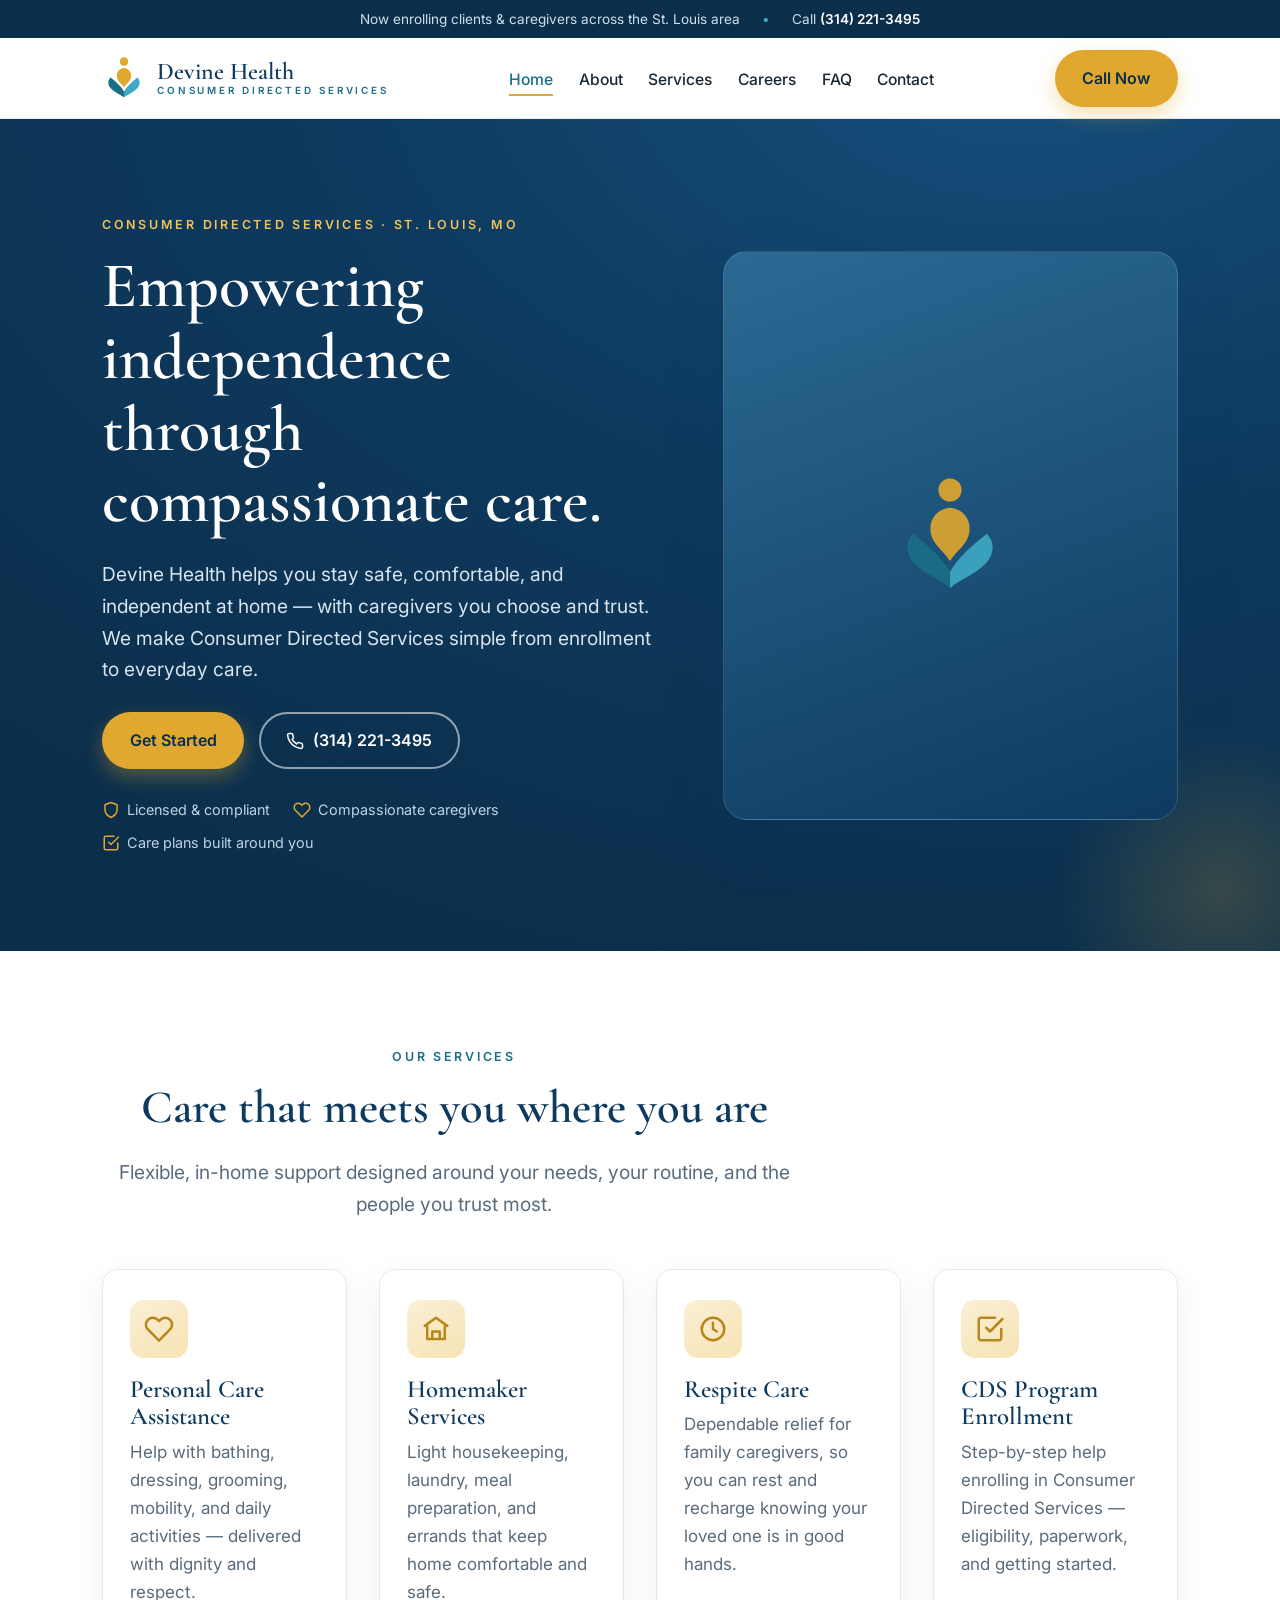
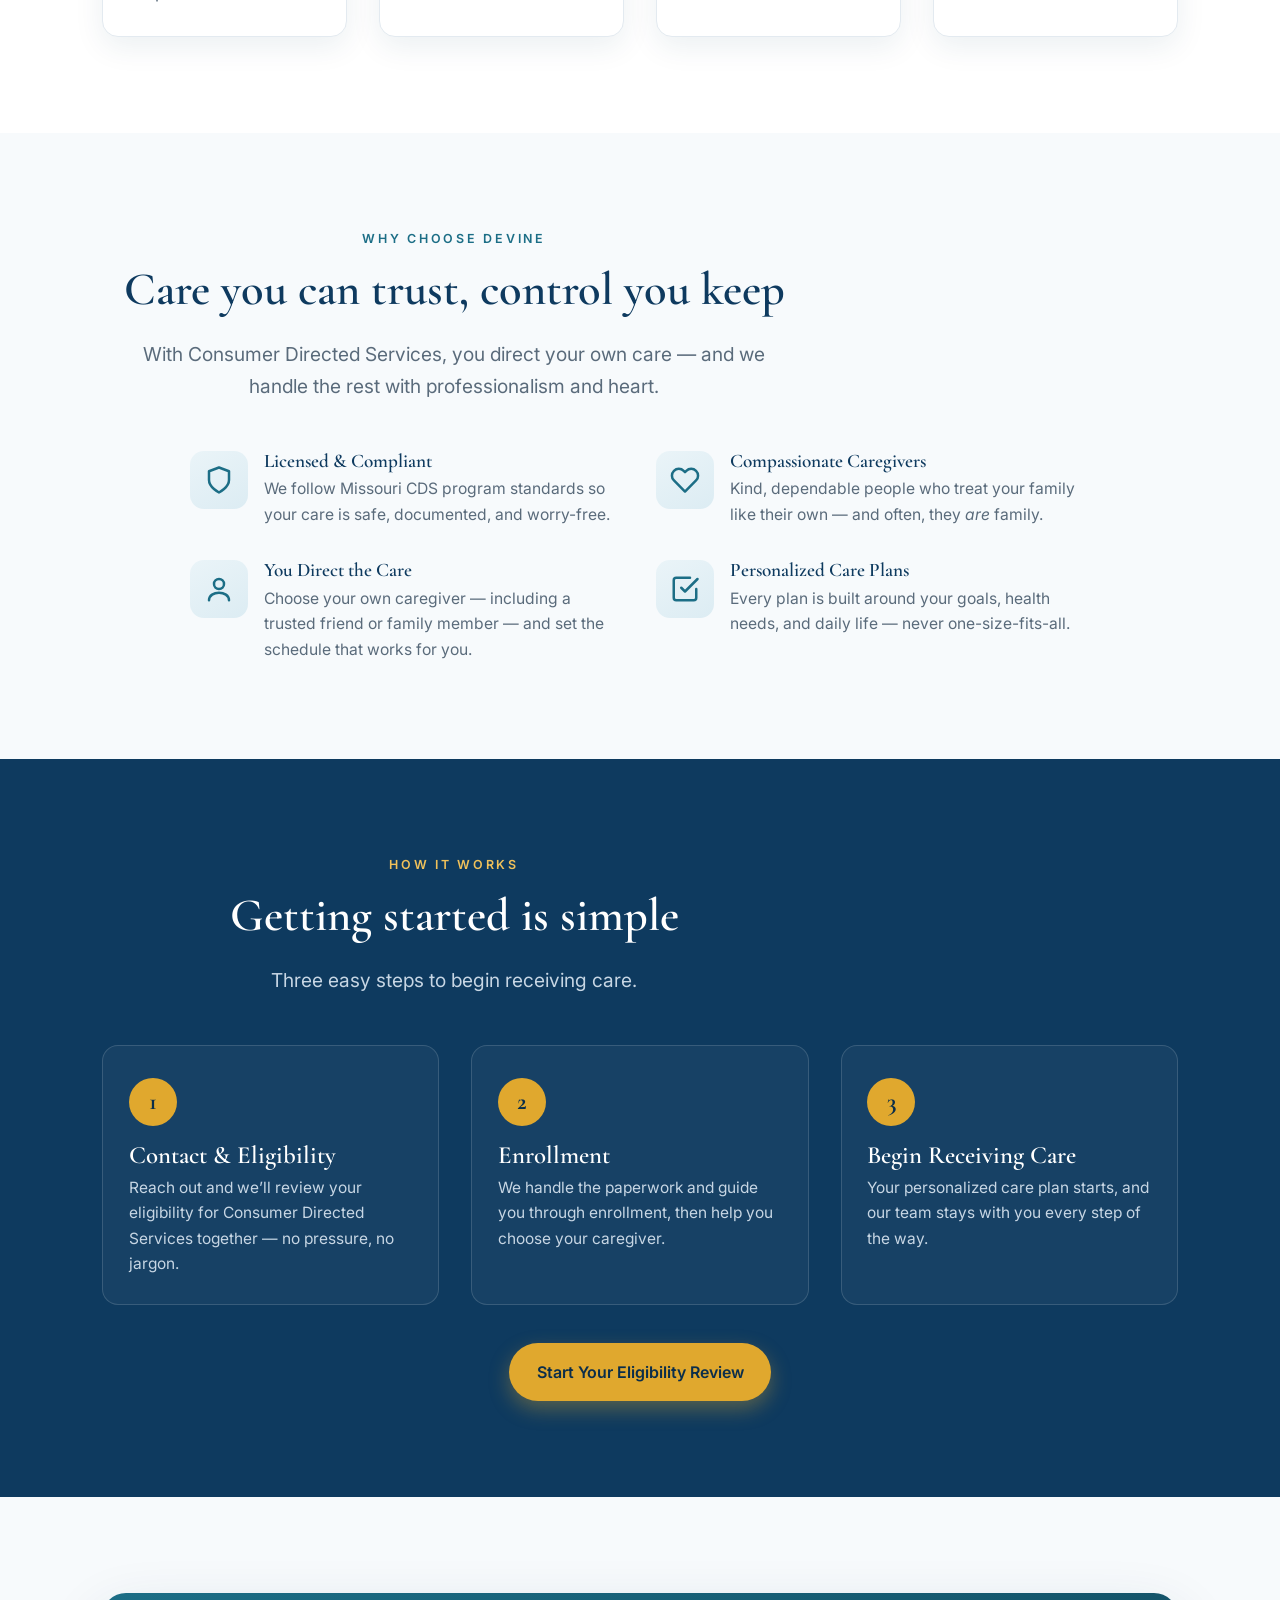
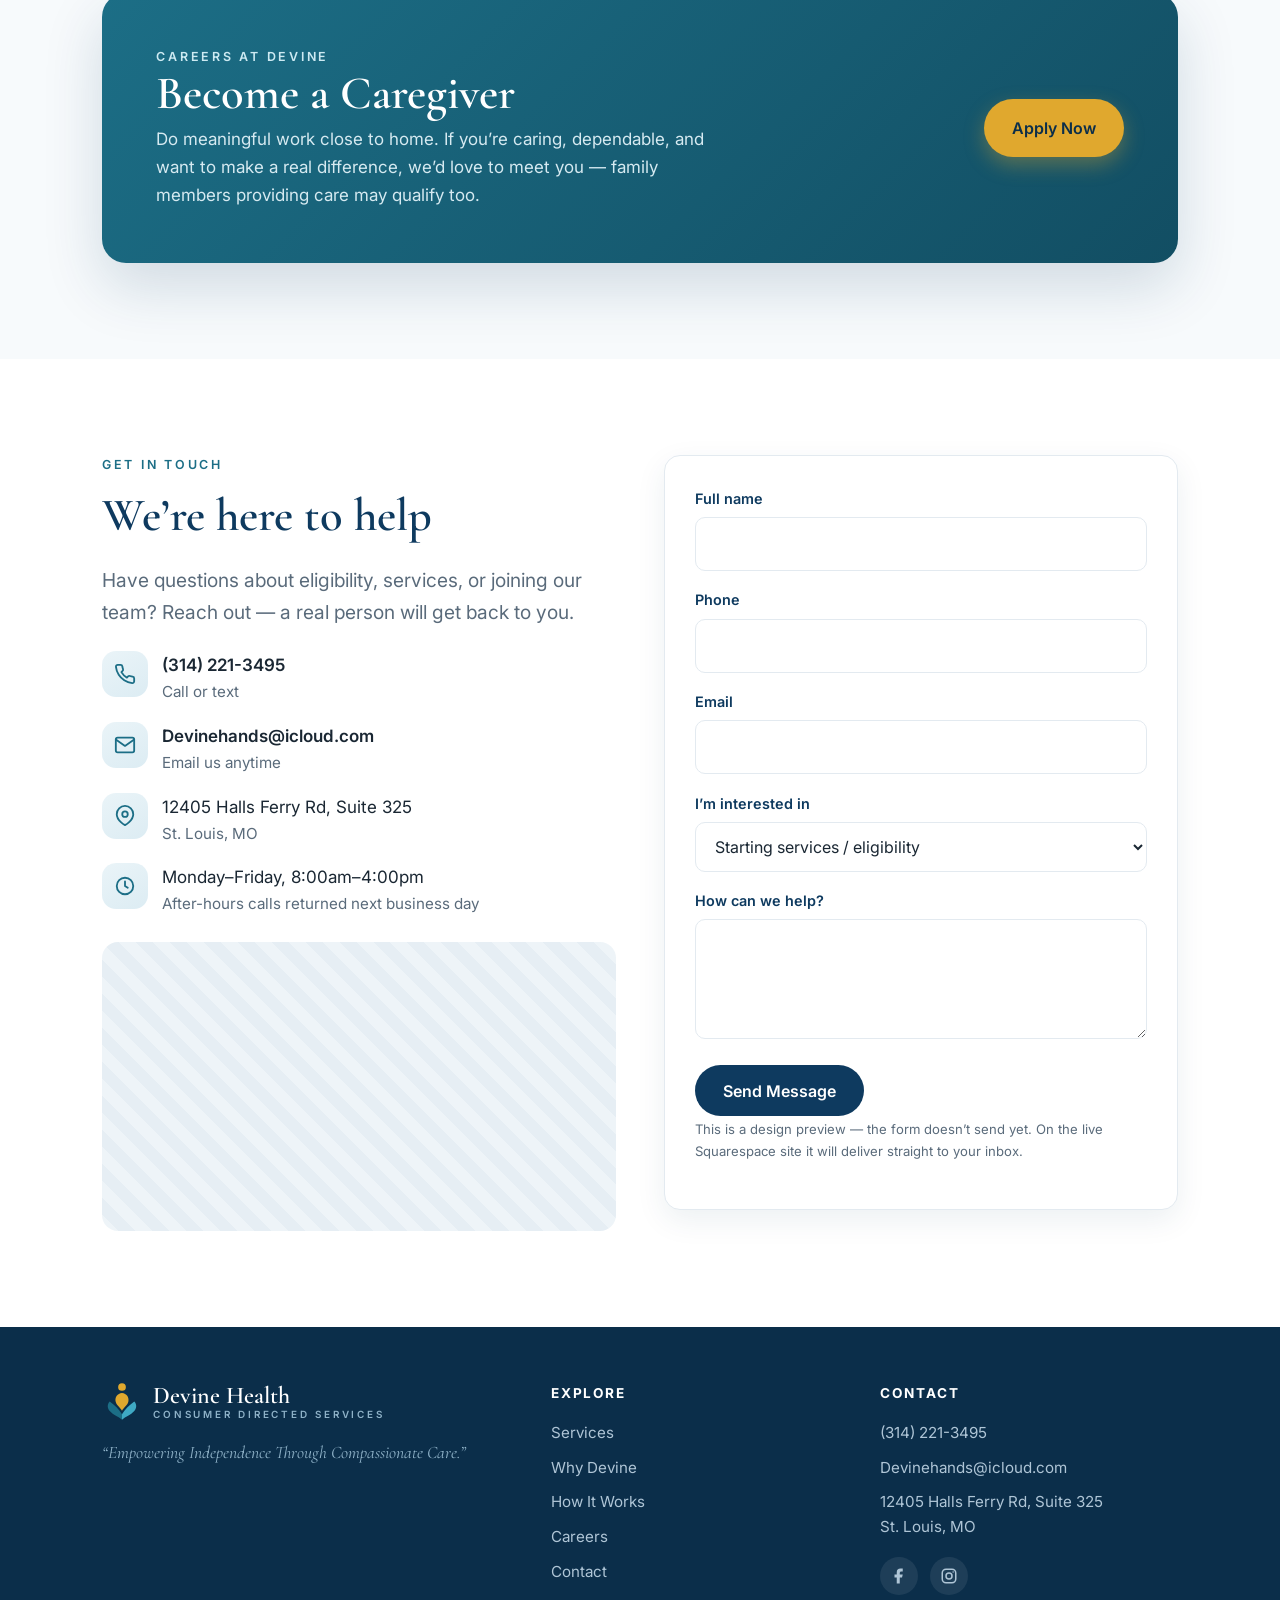
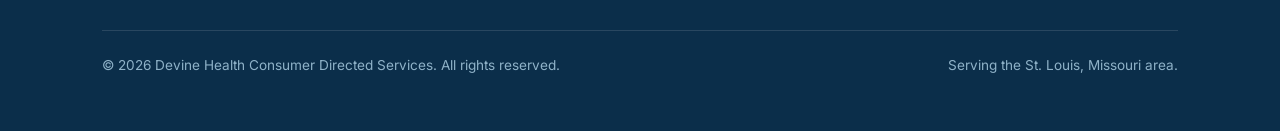
==== commit ff5a3076: "feat: apply client feedback — real hours, embedded map, remove sample content - Set confirmed hours " ====
--- a/site/index.html
+++ b/site/index.html
@@ -185,34 +185,6 @@
   </div>
 </section>
 
-<!-- Testimonials -->
-<section class="section" id="testimonials">
-  <div class="container">
-    <div class="section-head center">
-      <p class="eyebrow">Testimonials</p>
-      <h2>Families who trust Devine <span class="flag">sample content</span></h2>
-      <p class="lead">Replace these with real reviews from your clients and caregivers before launch.</p>
-    </div>
-    <div class="grid grid-3" style="margin-top:clamp(2rem,4vw,3rem)">
-      <figure class="quote">
-        <div class="stars" aria-label="5 out of 5 stars">★★★★★</div>
-        <blockquote>&ldquo;They treated my mother with so much patience and respect. I finally have peace of mind.&rdquo;</blockquote>
-        <figcaption class="who">Sample Client<span>Family member, St. Louis</span></figcaption>
-      </figure>
-      <figure class="quote">
-        <div class="stars" aria-label="5 out of 5 stars">★★★★★</div>
-        <blockquote>&ldquo;Being able to choose my own caregiver made all the difference. Devine made it easy.&rdquo;</blockquote>
-        <figcaption class="who">Sample Client<span>CDS participant</span></figcaption>
-      </figure>
-      <figure class="quote">
-        <div class="stars" aria-label="5 out of 5 stars">★★★★★</div>
-        <blockquote>&ldquo;Warm, professional, and always there when we need them. Highly recommend.&rdquo;</blockquote>
-        <figcaption class="who">Sample Client<span>Caregiver</span></figcaption>
-      </figure>
-    </div>
-  </div>
-</section>
-
 <!-- Careers / Employment -->
 <section class="section section--cream" id="careers">
   <div class="container">
@@ -252,12 +224,10 @@
           </li>
           <li>
             <div class="icon-badge" aria-hidden="true"><svg viewBox="0 0 24 24" fill="none" stroke="currentColor" stroke-width="2" stroke-linecap="round" stroke-linejoin="round"><circle cx="12" cy="12" r="9"/><path d="M12 7v5l3 2"/></svg></div>
-            <div>Mon&ndash;Fri, 9:00am&ndash;5:00pm <span class="flag">confirm hours</span><div class="muted">After-hours calls returned next business day</div></div>
+            <div>Monday&ndash;Friday, 8:00am&ndash;4:00pm<div class="muted">After-hours calls returned next business day</div></div>
           </li>
         </ul>
-        <div class="map" role="img" aria-label="Map placeholder for 12405 Halls Ferry Rd, Suite 325">
-          Google Map embeds here on the live site — pinned to 12405 Halls Ferry Rd, Suite 325 <span class="flag">add map</span>
-        </div>
+        <iframe class="map" title="Map to Devine Health — 12405 Halls Ferry Rd, Suite 325, St. Louis, MO" loading="lazy" style="border:0" referrerpolicy="no-referrer-when-downgrade" src="https://www.google.com/maps?q=12405+Halls+Ferry+Rd+Suite+325,+St.+Louis,+MO&output=embed"></iframe>
       </div>
 
       <!-- Contact form (prototype: does not send; Squarespace form handles delivery on live site) -->
--- a/site/styles.css
+++ b/site/styles.css
@@ -186,18 +186,20 @@
 .info-list a{color:var(--ink);text-decoration:none;font-weight:600}
 .info-list a:hover{color:var(--teal-dark)}
 .info-list .muted{color:var(--slate);font-weight:400;font-size:.95rem}
-.map{margin-top:1.6rem;aspect-ratio:16/9;border-radius:var(--radius);overflow:hidden;border:1px solid var(--line);
+.map{margin-top:1.6rem;width:100%;aspect-ratio:16/9;border-radius:var(--radius);overflow:hidden;border:1px solid var(--line);
   background:repeating-linear-gradient(45deg,#eef4f8,#eef4f8 12px,#e6eef4 12px,#e6eef4 24px);
   display:flex;align-items:center;justify-content:center;color:var(--slate);font-size:.9rem;text-align:center;padding:1rem}
 
 .form{background:var(--white);border:1px solid var(--line);border-radius:var(--radius);padding:1.9rem;box-shadow:var(--shadow)}
-.form .field{margin-bottom:1.1rem}
-.form label{display:block;font-weight:600;font-size:.9rem;margin-bottom:.4rem;color:var(--navy)}
-.form input,.form select,.form textarea{width:100%;font:inherit;font-size:1rem;color:var(--ink);
+.form .field,.app-form .field{margin-bottom:1.1rem}
+.form label,.app-form label{display:block;font-weight:600;font-size:.9rem;margin-bottom:.4rem;color:var(--navy)}
+.form input,.form select,.form textarea,
+.app-form input,.app-form select,.app-form textarea{width:100%;font:inherit;font-size:1rem;color:var(--ink);
   padding:.8rem .9rem;border:1.5px solid var(--line);border-radius:var(--radius-sm);background:#fff}
-.form input:focus,.form select:focus,.form textarea:focus{outline:none;border-color:var(--teal);box-shadow:0 0 0 3px rgba(63,169,196,.18)}
-.form textarea{min-height:120px;resize:vertical}
-.form .note{font-size:.82rem;color:var(--slate);margin:.2rem 0 0}
+.form input:focus,.form select:focus,.form textarea:focus,
+.app-form input:focus,.app-form select:focus,.app-form textarea:focus{outline:none;border-color:var(--teal);box-shadow:0 0 0 3px rgba(63,169,196,.18)}
+.form textarea,.app-form textarea{min-height:120px;resize:vertical}
+.form .note,.app-form .note{font-size:.82rem;color:var(--slate);margin:.2rem 0 0}
 .form-status{margin-top:.9rem;font-size:.92rem;font-weight:600;color:var(--teal-dark)}
 
 /* ---- Footer ---- */
@@ -219,8 +221,8 @@
 .social svg{width:18px;height:18px}
 
 /* ---- Placeholder flag (visible reminder for review) ---- */
-.flag{display:inline-block;font-size:.7rem;font-weight:700;letter-spacing:.05em;text-transform:uppercase;
-  color:#8a5a00;background:#ffeec2;border:1px solid #f2d492;border-radius:6px;padding:.1rem .45rem;vertical-align:middle}
+.flag{display:none !important}
+.ph-tag,.ph-label{display:none !important}
 
 /* ============================================================
    Responsive
@@ -330,3 +332,20 @@
   .contact-page-grid{grid-template-columns:1fr}
   .form-grid{grid-template-columns:1fr}
 }
+
+/* ============================================================
+   Print / PDF export
+   ============================================================ */
+@media print {
+  *{ -webkit-print-color-adjust:exact; print-color-adjust:exact; }
+  @page{ size:1180px 1670px; margin:0; }
+  html{ scroll-behavior:auto; }
+  .topbar,.header{ position:static; }
+  .nav-toggle,.skip{ display:none !important; }
+  .header{ box-shadow:none; border-bottom:1px solid var(--line); }
+  a{ text-decoration:none; }
+  /* Keep components from splitting across pages */
+  .card,.quote,.step,.value,.feature,.split,.acc-item,.cta-band,.form,.app-form{ break-inside:avoid; }
+  .section{ padding-block:2.6rem; }
+  .hero .container,.page-hero .container{ padding-block:3rem; }
+}
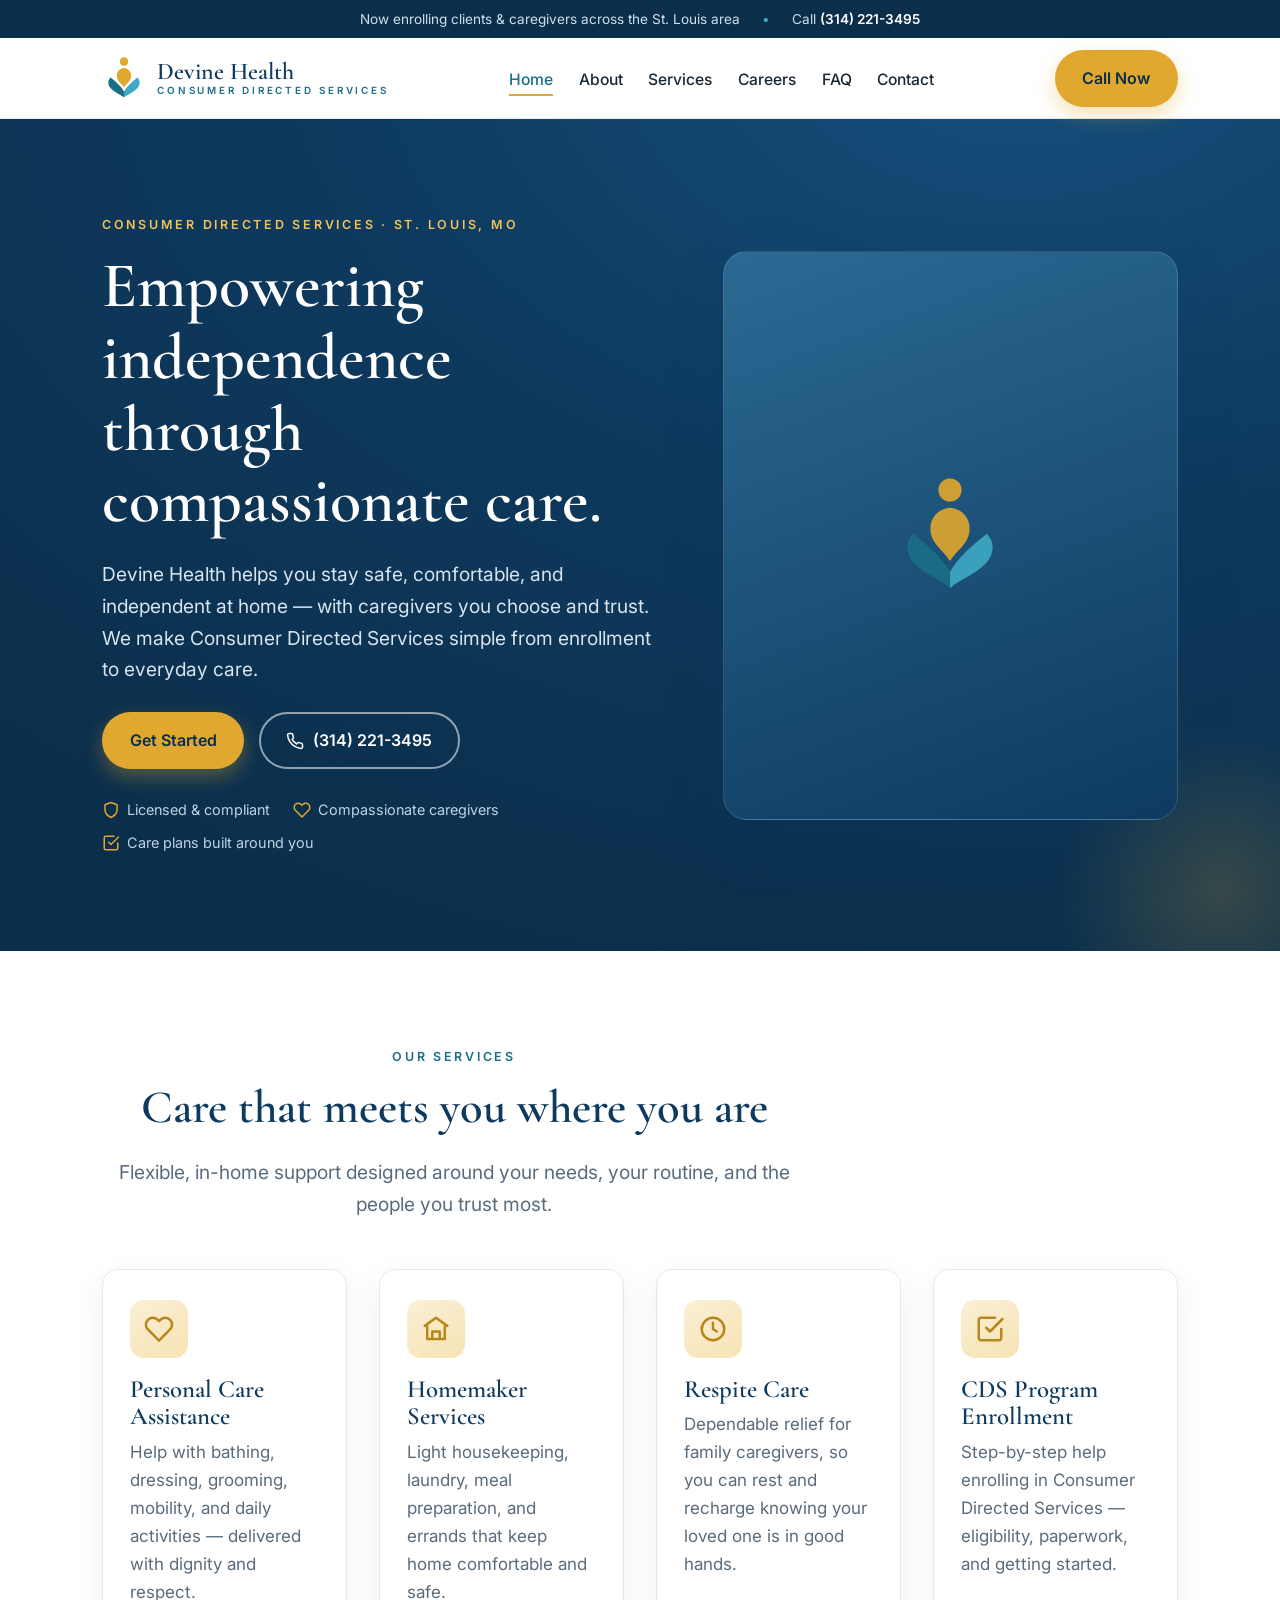
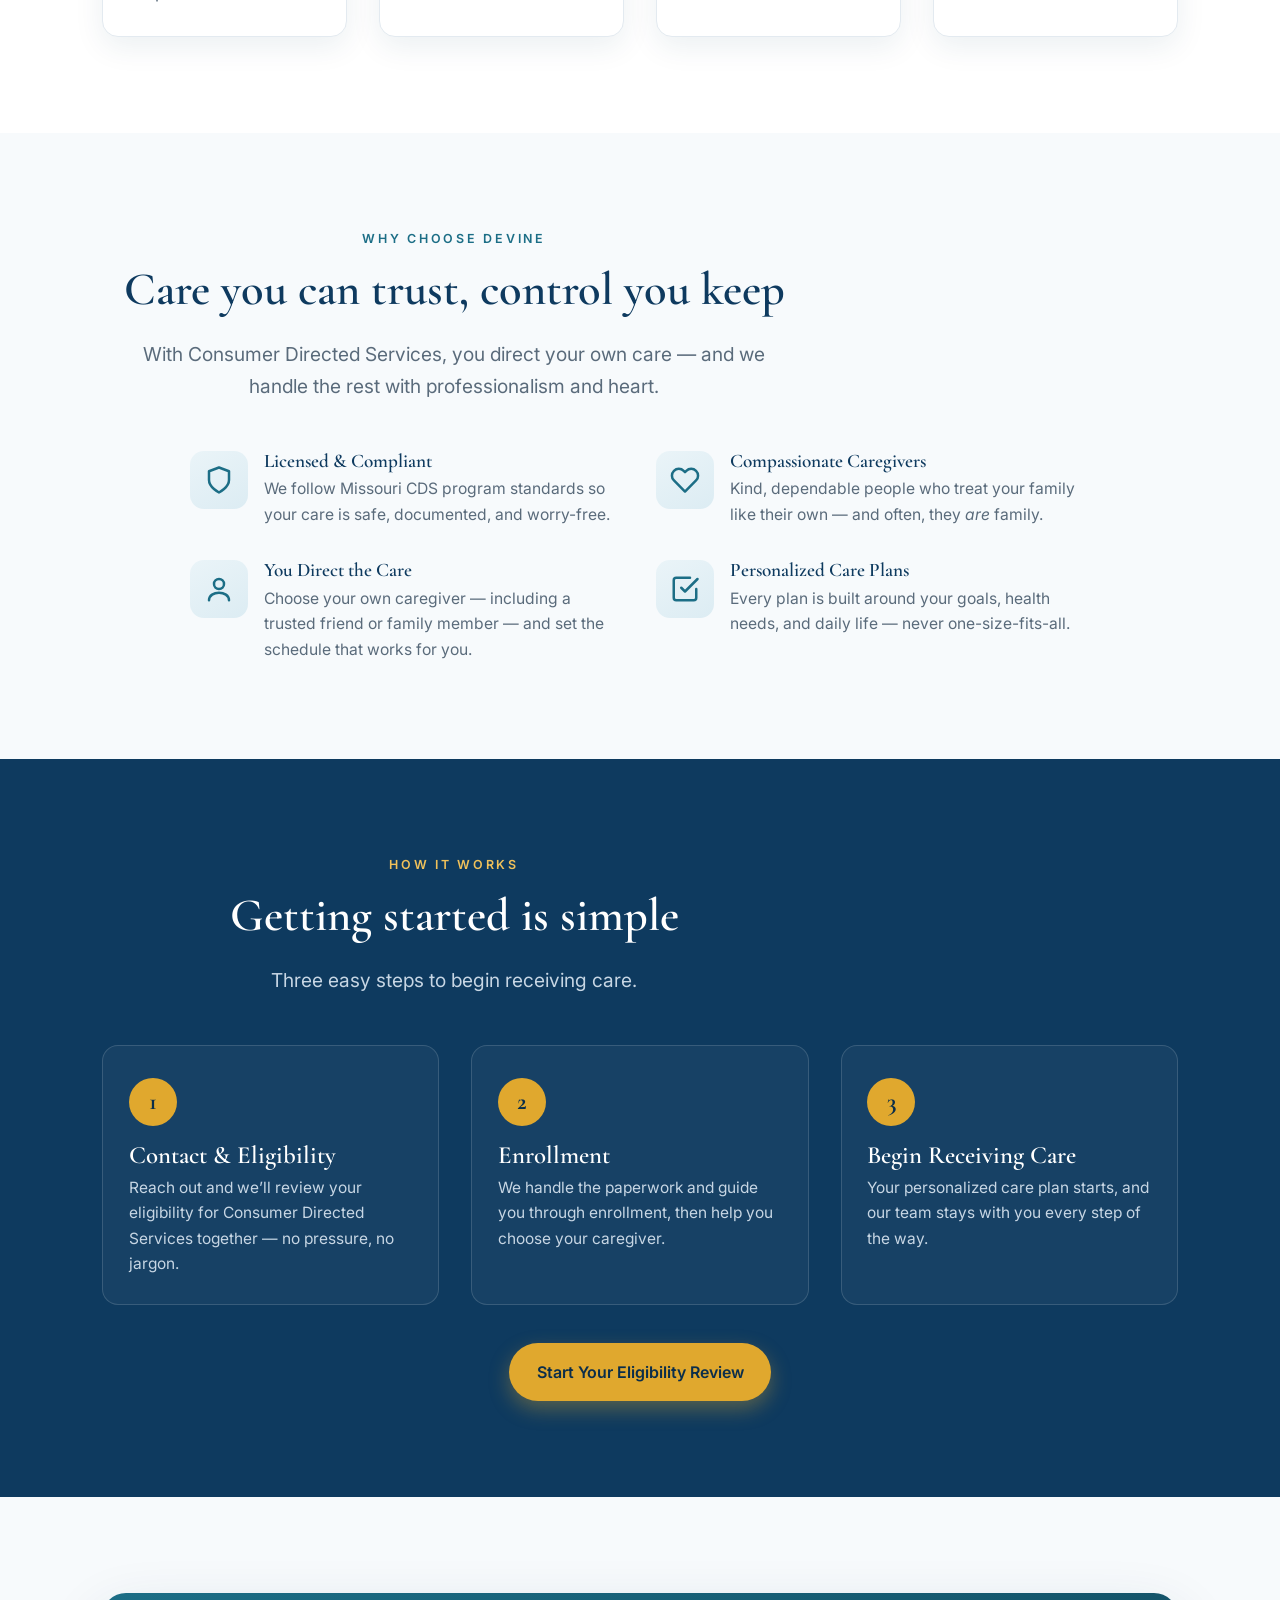
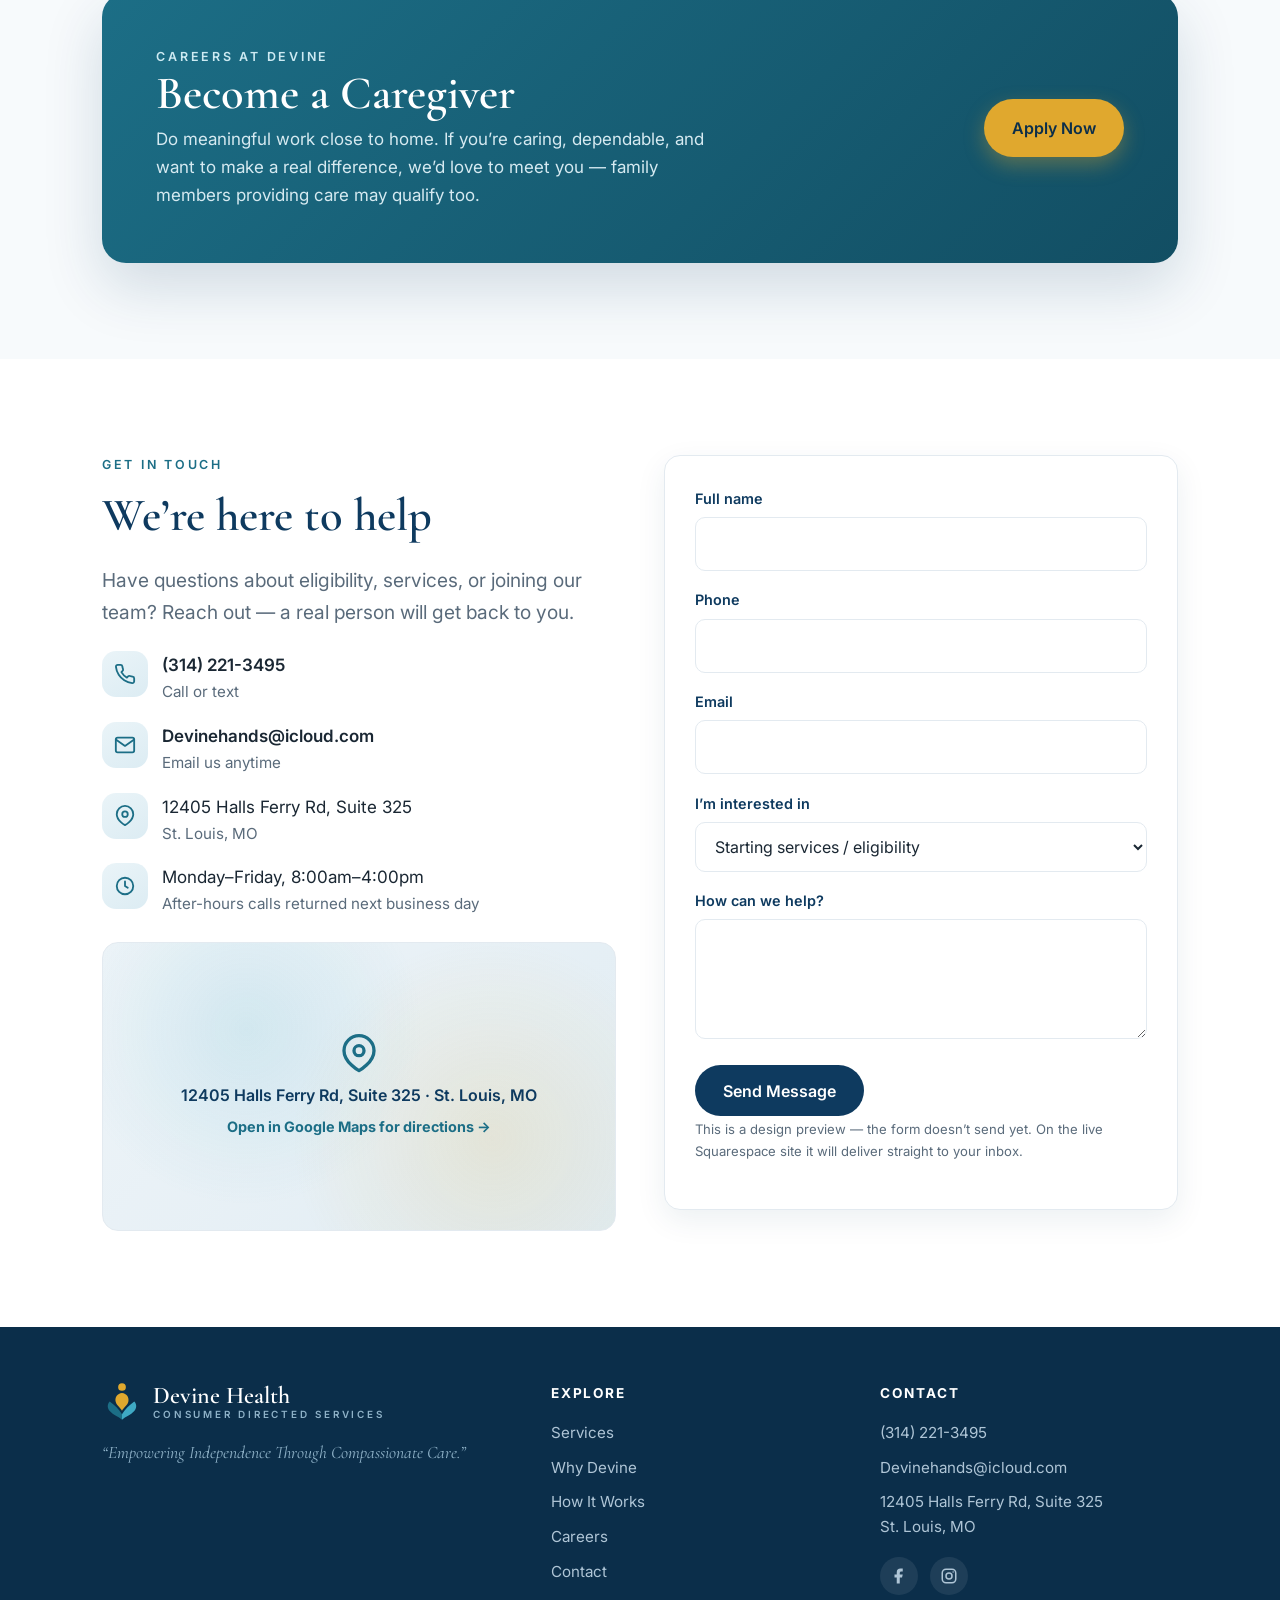
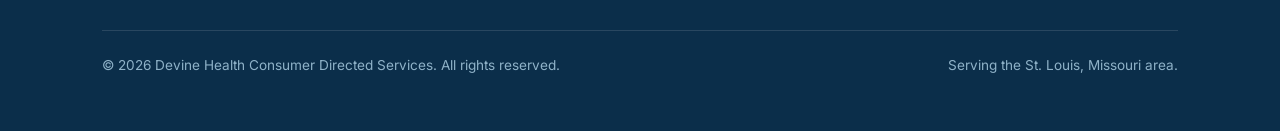
==== commit 56c0a4eb: "feat: reliable Google Maps directions card (replace flaky keyless embed)" ====
--- a/site/index.html
+++ b/site/index.html
@@ -227,7 +227,11 @@
             <div>Monday&ndash;Friday, 8:00am&ndash;4:00pm<div class="muted">After-hours calls returned next business day</div></div>
           </li>
         </ul>
-        <iframe class="map" title="Map to Devine Health — 12405 Halls Ferry Rd, Suite 325, St. Louis, MO" loading="lazy" style="border:0" referrerpolicy="no-referrer-when-downgrade" src="https://www.google.com/maps?q=12405+Halls+Ferry+Rd+Suite+325,+St.+Louis,+MO&output=embed"></iframe>
+        <a class="map" href="https://www.google.com/maps/search/?api=1&query=12405+Halls+Ferry+Rd+Suite+325%2C+St.+Louis%2C+MO" target="_blank" rel="noopener" aria-label="Open Devine Health location in Google Maps for directions">
+          <svg viewBox="0 0 24 24" fill="none" stroke="currentColor" stroke-width="2" stroke-linecap="round" stroke-linejoin="round" aria-hidden="true"><path d="M21 10c0 7-9 12-9 12s-9-5-9-12a9 9 0 0 1 18 0z"/><circle cx="12" cy="10" r="3"/></svg>
+          <span class="map-addr">12405 Halls Ferry Rd, Suite 325 · St. Louis, MO</span>
+          <span class="map-cta">Open in Google Maps for directions →</span>
+        </a>
       </div>
 
       <!-- Contact form (prototype: does not send; Squarespace form handles delivery on live site) -->
--- a/site/styles.css
+++ b/site/styles.css
@@ -187,8 +187,17 @@
 .info-list a:hover{color:var(--teal-dark)}
 .info-list .muted{color:var(--slate);font-weight:400;font-size:.95rem}
 .map{margin-top:1.6rem;width:100%;aspect-ratio:16/9;border-radius:var(--radius);overflow:hidden;border:1px solid var(--line);
-  background:repeating-linear-gradient(45deg,#eef4f8,#eef4f8 12px,#e6eef4 12px,#e6eef4 24px);
-  display:flex;align-items:center;justify-content:center;color:var(--slate);font-size:.9rem;text-align:center;padding:1rem}
+  text-decoration:none;position:relative;
+  background:radial-gradient(circle at 28% 30%,rgba(63,169,196,.14),transparent 42%),
+             radial-gradient(circle at 76% 68%,rgba(224,168,46,.14),transparent 46%),
+             linear-gradient(135deg,#eef4f8,#e0ecf3);
+  display:flex;flex-direction:column;align-items:center;justify-content:center;gap:.45rem;
+  color:var(--navy);font-size:.9rem;text-align:center;padding:1.2rem;transition:box-shadow .2s ease,transform .15s ease}
+.map:hover{box-shadow:var(--shadow-lg);transform:translateY(-2px)}
+.map:focus-visible{outline:3px solid var(--gold-light);outline-offset:3px}
+.map svg{width:40px;height:40px;color:var(--teal-dark)}
+.map .map-addr{font-weight:600;font-size:1rem;color:var(--navy)}
+.map .map-cta{font-weight:700;font-size:.9rem;color:var(--teal-dark)}
 
 .form{background:var(--white);border:1px solid var(--line);border-radius:var(--radius);padding:1.9rem;box-shadow:var(--shadow)}
 .form .field,.app-form .field{margin-bottom:1.1rem}
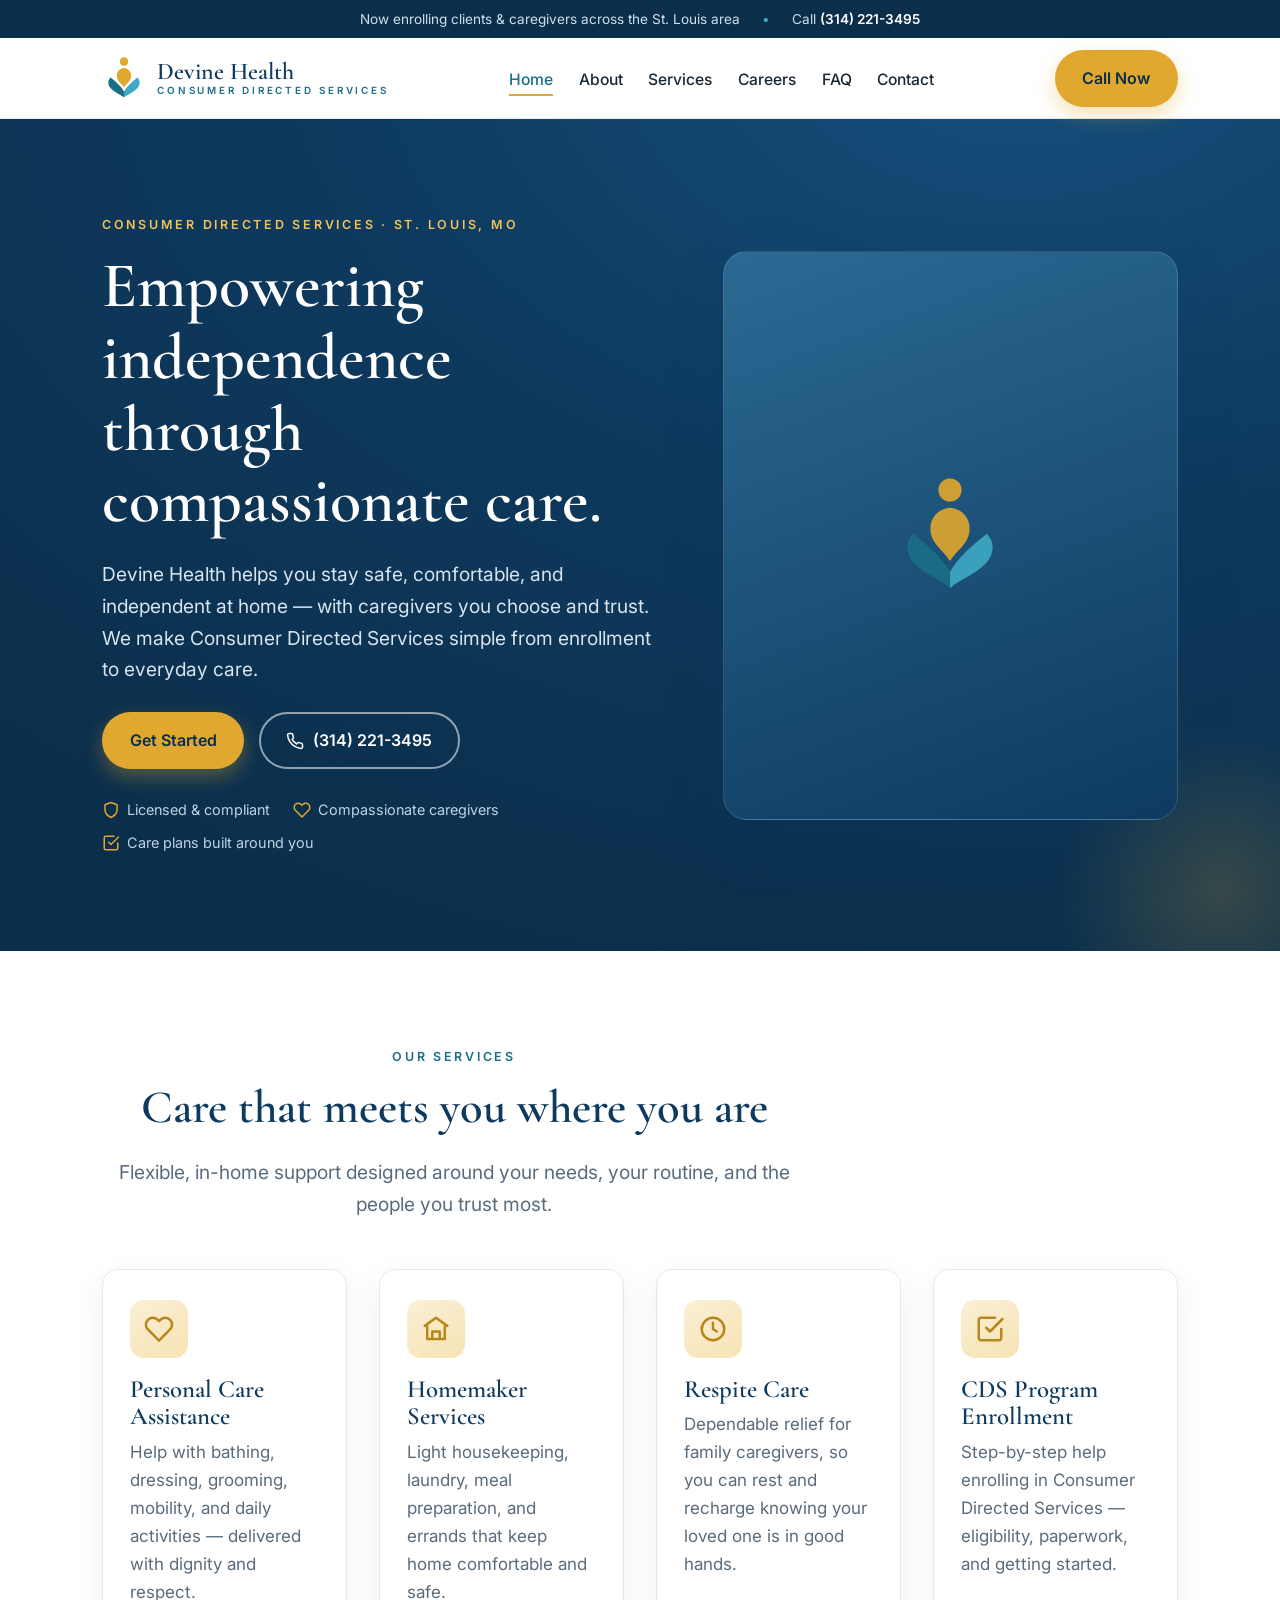
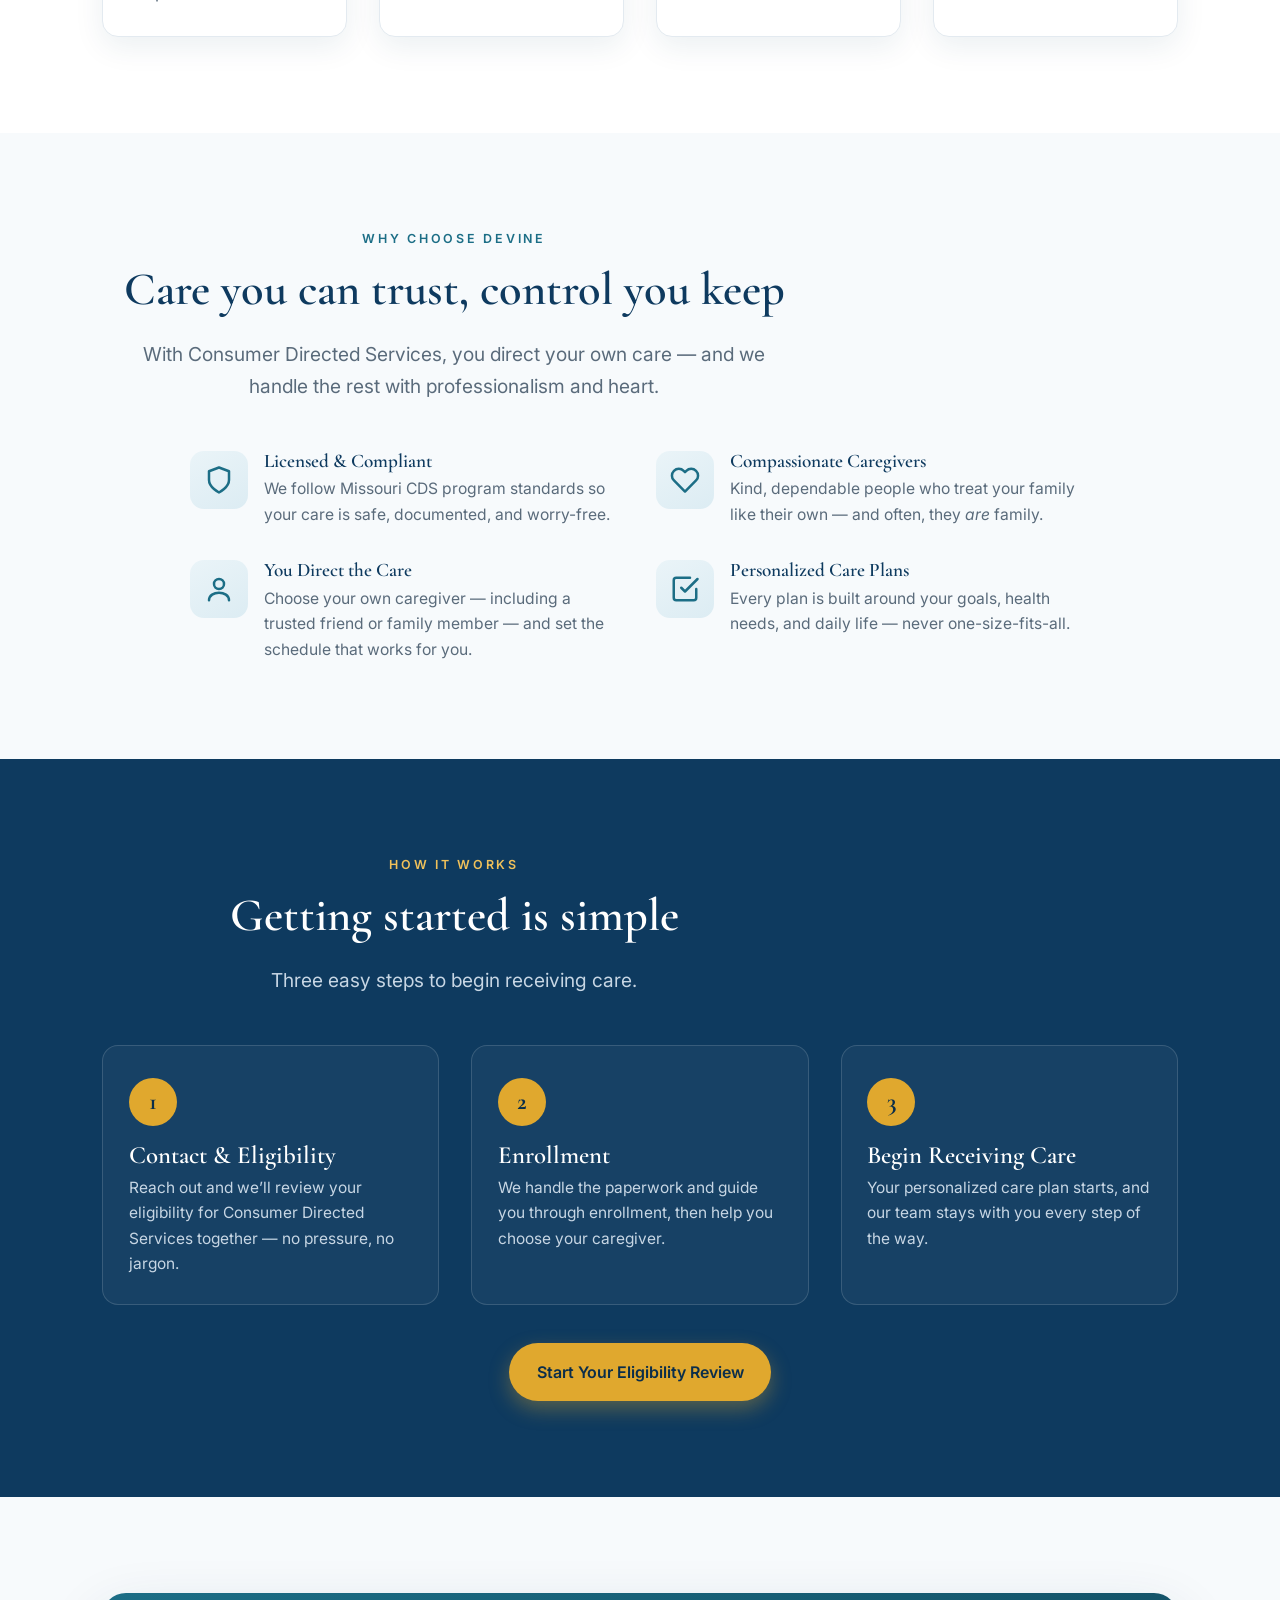
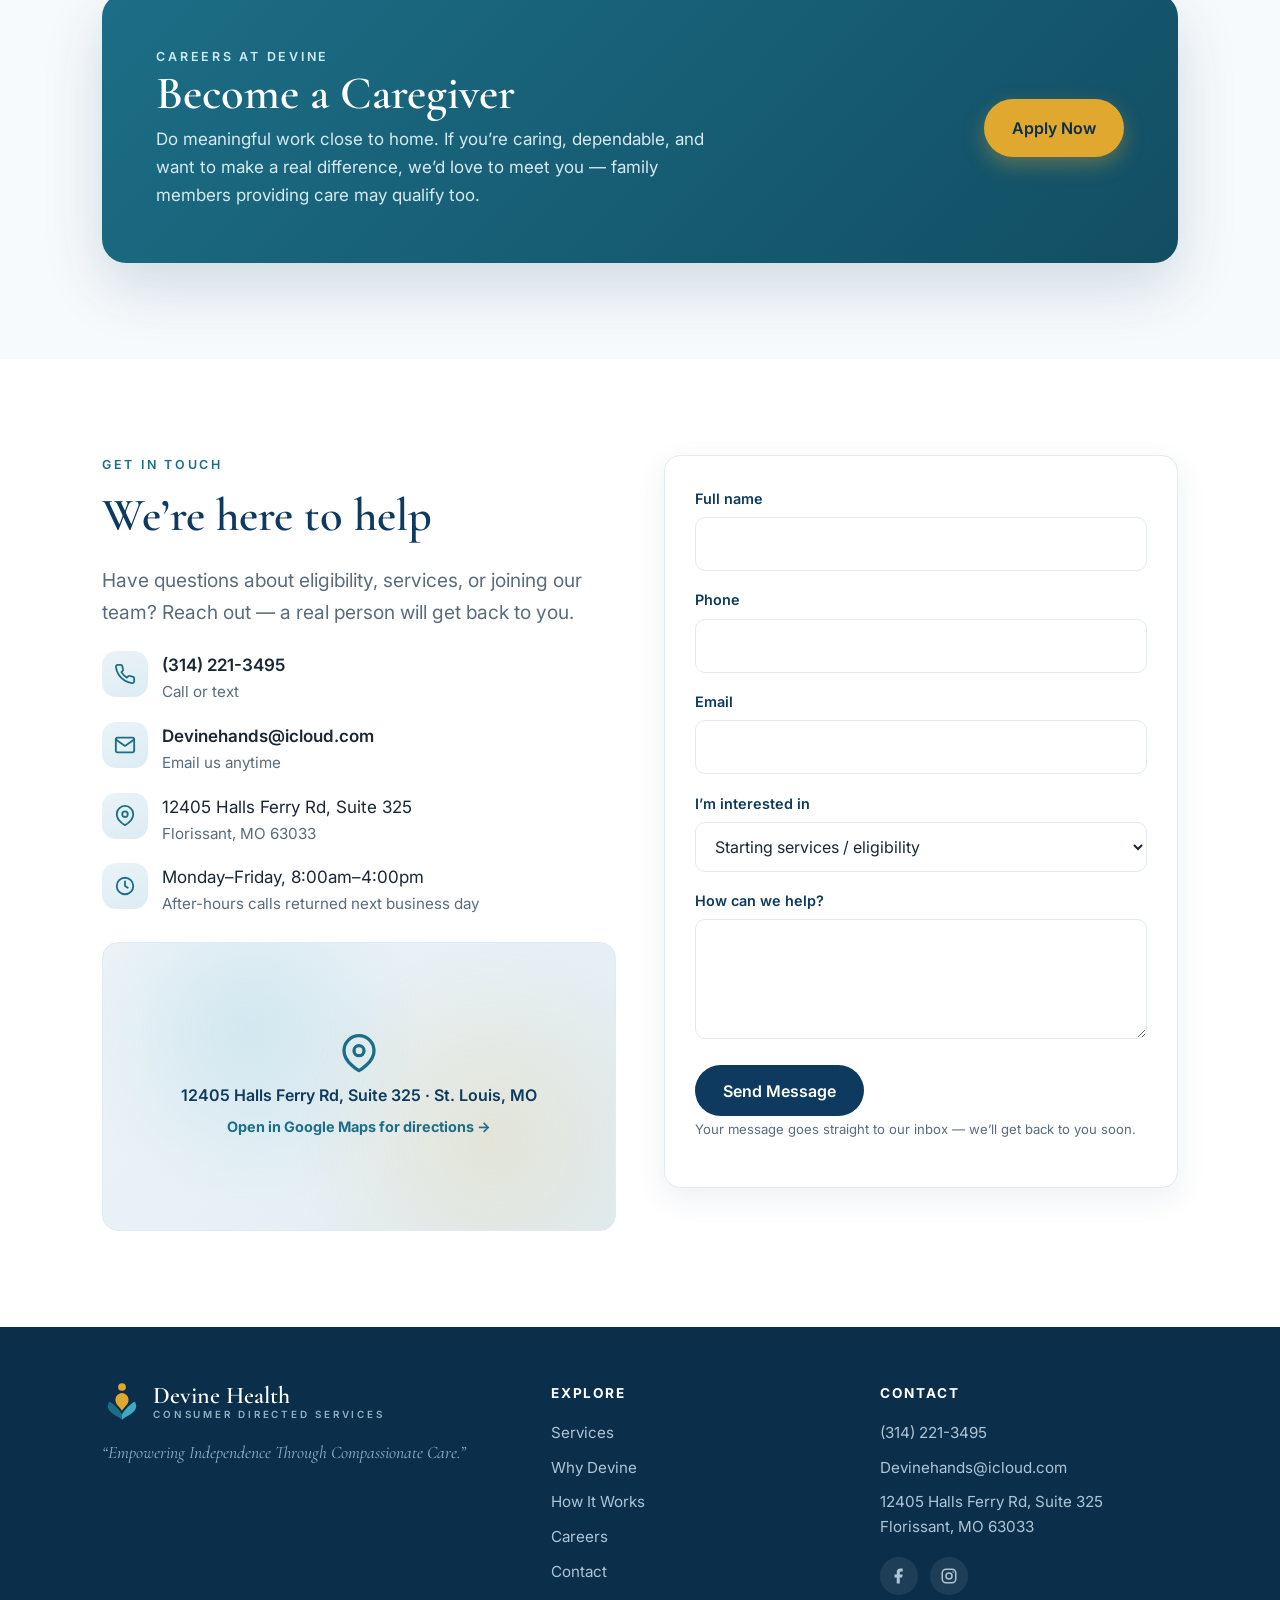
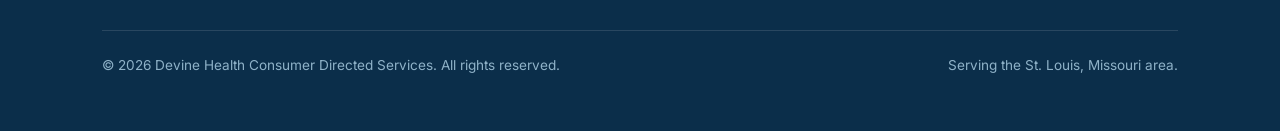
==== commit 354ec11f: "feat: wire forms to FormSubmit, add custom domain + thank-you page, set office ZIP - Contact + Appli" ====
--- a/site/index.html
+++ b/site/index.html
@@ -220,14 +220,14 @@
           </li>
           <li>
             <div class="icon-badge" aria-hidden="true"><svg viewBox="0 0 24 24" fill="none" stroke="currentColor" stroke-width="2" stroke-linecap="round" stroke-linejoin="round"><path d="M21 10c0 7-9 12-9 12s-9-5-9-12a9 9 0 0 1 18 0z"/><circle cx="12" cy="10" r="3"/></svg></div>
-            <div>12405 Halls Ferry Rd, Suite 325<div class="muted">St. Louis, MO <span class="flag">confirm ZIP</span></div></div>
+            <div>12405 Halls Ferry Rd, Suite 325<div class="muted">Florissant, MO 63033</div></div>
           </li>
           <li>
             <div class="icon-badge" aria-hidden="true"><svg viewBox="0 0 24 24" fill="none" stroke="currentColor" stroke-width="2" stroke-linecap="round" stroke-linejoin="round"><circle cx="12" cy="12" r="9"/><path d="M12 7v5l3 2"/></svg></div>
             <div>Monday&ndash;Friday, 8:00am&ndash;4:00pm<div class="muted">After-hours calls returned next business day</div></div>
           </li>
         </ul>
-        <a class="map" href="https://www.google.com/maps/search/?api=1&query=12405+Halls+Ferry+Rd+Suite+325%2C+St.+Louis%2C+MO" target="_blank" rel="noopener" aria-label="Open Devine Health location in Google Maps for directions">
+        <a class="map" href="https://www.google.com/maps/search/?api=1&query=12405+Halls+Ferry+Rd+Suite+325%2C+Florissant%2C+MO+63033" target="_blank" rel="noopener" aria-label="Open Devine Health location in Google Maps for directions">
           <svg viewBox="0 0 24 24" fill="none" stroke="currentColor" stroke-width="2" stroke-linecap="round" stroke-linejoin="round" aria-hidden="true"><path d="M21 10c0 7-9 12-9 12s-9-5-9-12a9 9 0 0 1 18 0z"/><circle cx="12" cy="10" r="3"/></svg>
           <span class="map-addr">12405 Halls Ferry Rd, Suite 325 · St. Louis, MO</span>
           <span class="map-cta">Open in Google Maps for directions →</span>
@@ -235,7 +235,11 @@
       </div>
 
       <!-- Contact form (prototype: does not send; Squarespace form handles delivery on live site) -->
-      <form class="form" id="contactForm" data-prototype novalidate>
+      <form class="form" action="https://formsubmit.co/Devinehands@icloud.com" method="POST">
+        <input type="hidden" name="_subject" value="New website inquiry — Devine Health">
+        <input type="hidden" name="_template" value="table">
+        <input type="hidden" name="_next" value="https://devinehealthcds.com/thank-you.html">
+        <input type="text" name="_honey" tabindex="-1" autocomplete="off" style="display:none" aria-hidden="true">
         <div class="field">
           <label for="cf-name">Full name</label>
           <input id="cf-name" name="name" type="text" autocomplete="name" required>
@@ -262,7 +266,7 @@
           <textarea id="cf-msg" name="message"></textarea>
         </div>
         <button class="btn btn--navy" type="submit">Send Message</button>
-        <p class="note">This is a design preview &mdash; the form doesn&rsquo;t send yet. On the live Squarespace site it will deliver straight to your inbox.</p>
+        <p class="note">Your message goes straight to our inbox &mdash; we&rsquo;ll get back to you soon.</p>
         <p class="form-status" id="formStatus" role="status" aria-live="polite"></p>
       </form>
     </div>
@@ -299,7 +303,7 @@
         <ul>
           <li><a href="tel:+13142213495">(314) 221-3495</a></li>
           <li><a href="mailto:Devinehands@icloud.com">Devinehands@icloud.com</a></li>
-          <li>12405 Halls Ferry Rd, Suite 325<br>St. Louis, MO</li>
+          <li>12405 Halls Ferry Rd, Suite 325<br>Florissant, MO 63033</li>
         </ul>
         <div class="social" style="margin-top:1.1rem" aria-label="Social media">
           <a href="#" aria-label="Facebook"><svg viewBox="0 0 24 24" fill="currentColor" aria-hidden="true"><path d="M13 22v-8h3l1-4h-4V8c0-1.1.9-2 2-2h2V2h-3a5 5 0 0 0-5 5v3H6v4h3v8z"/></svg></a>
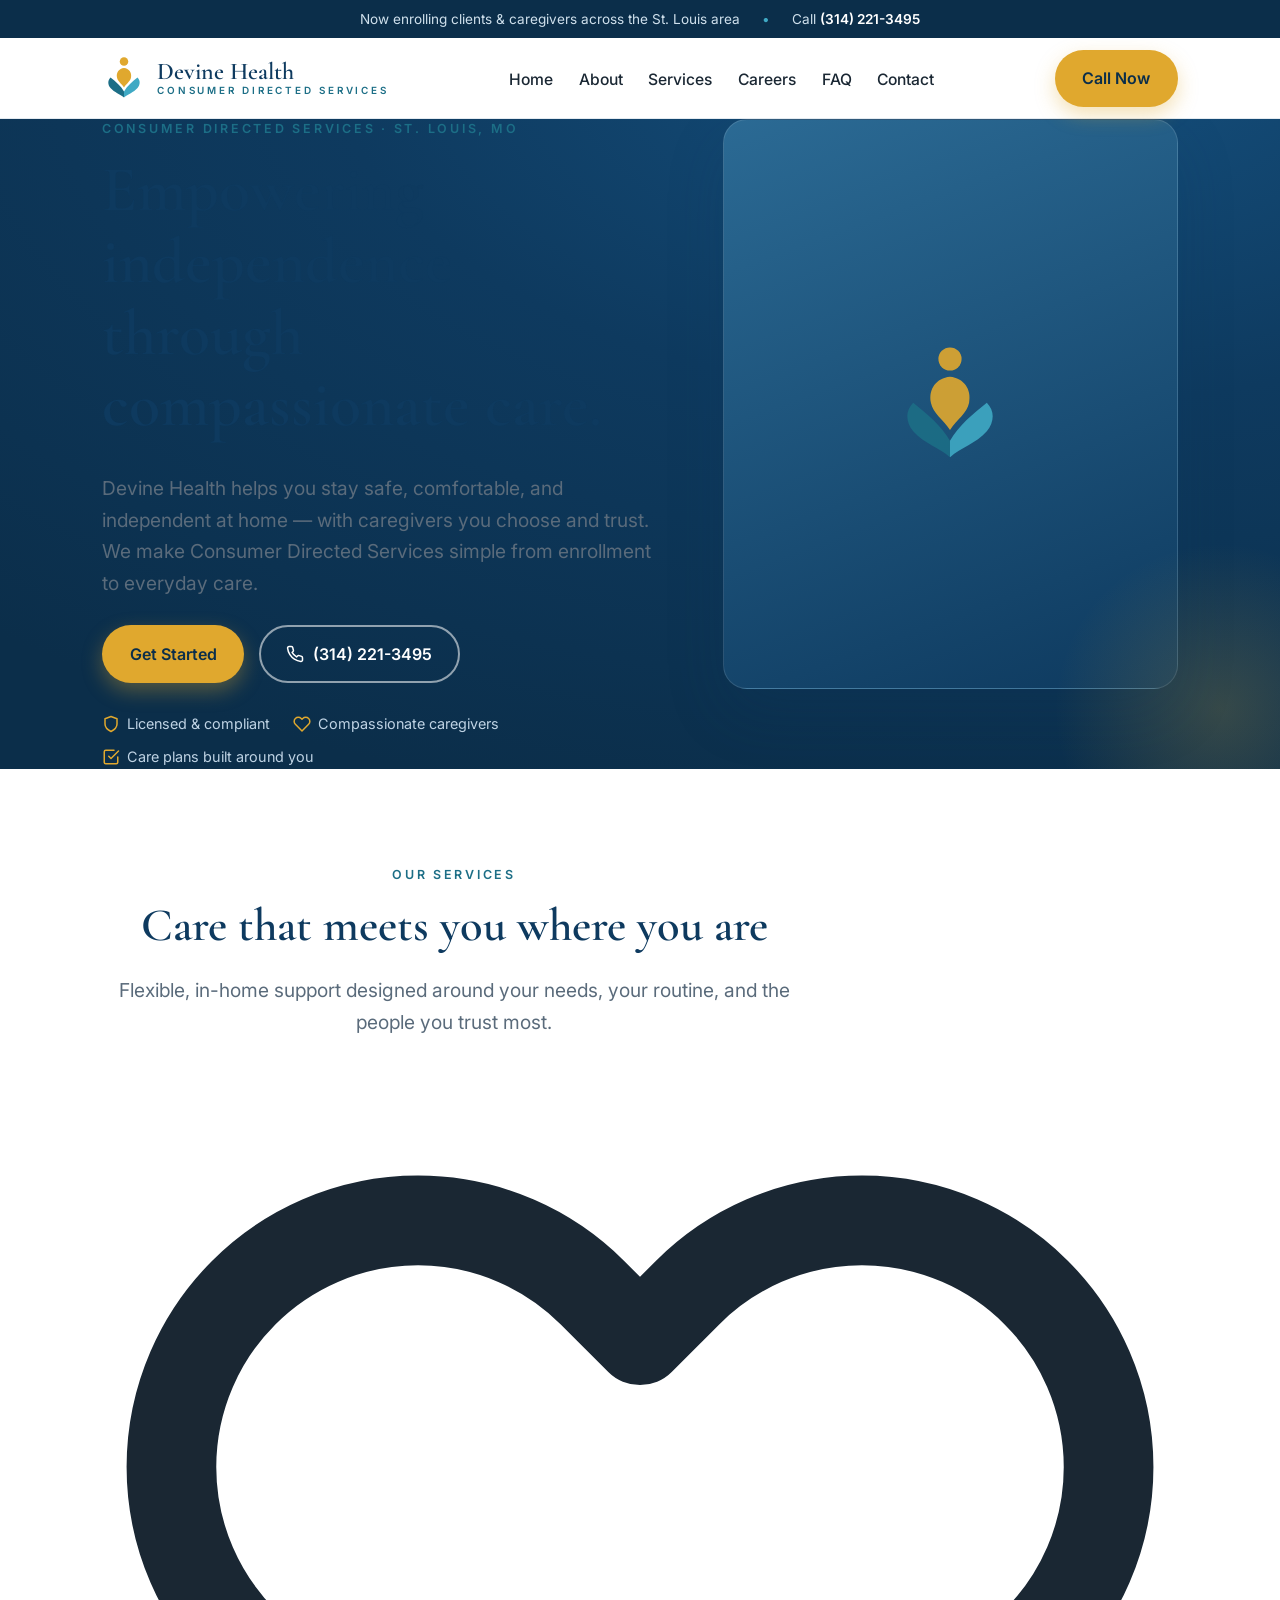
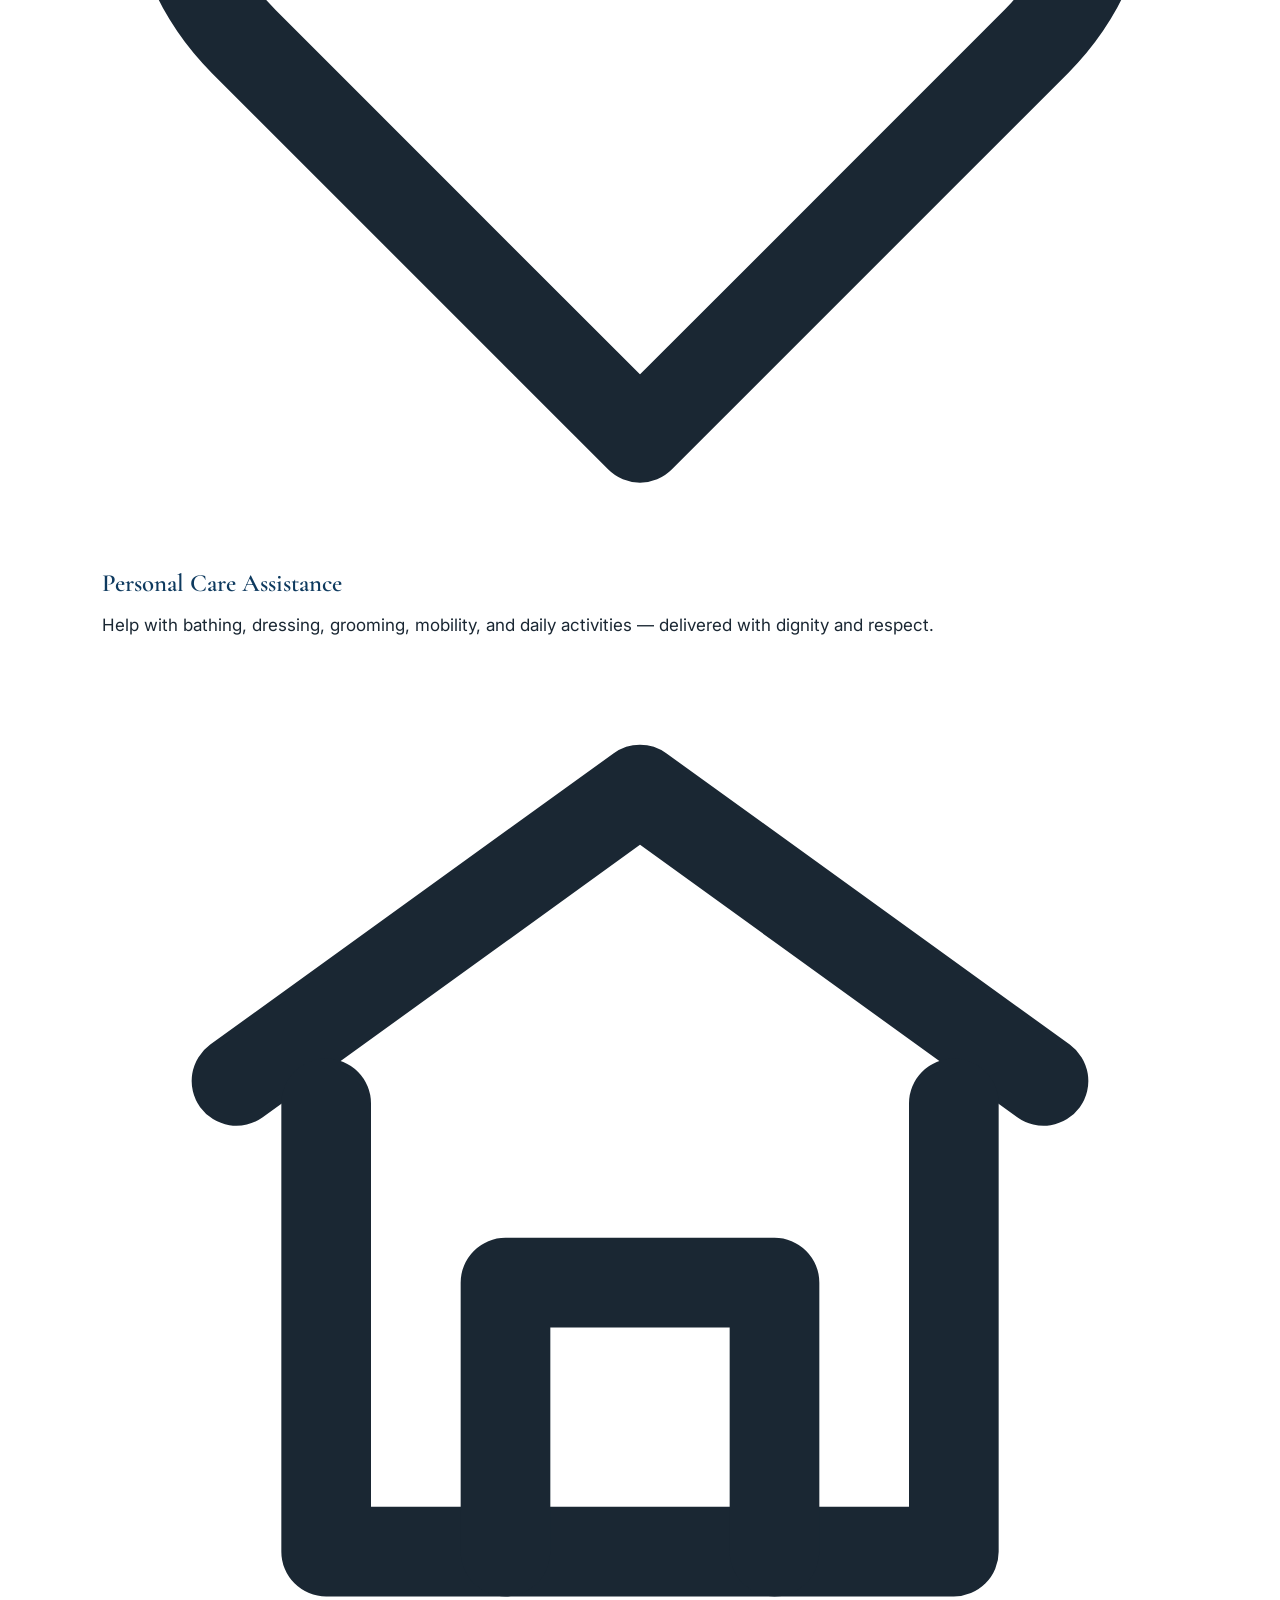
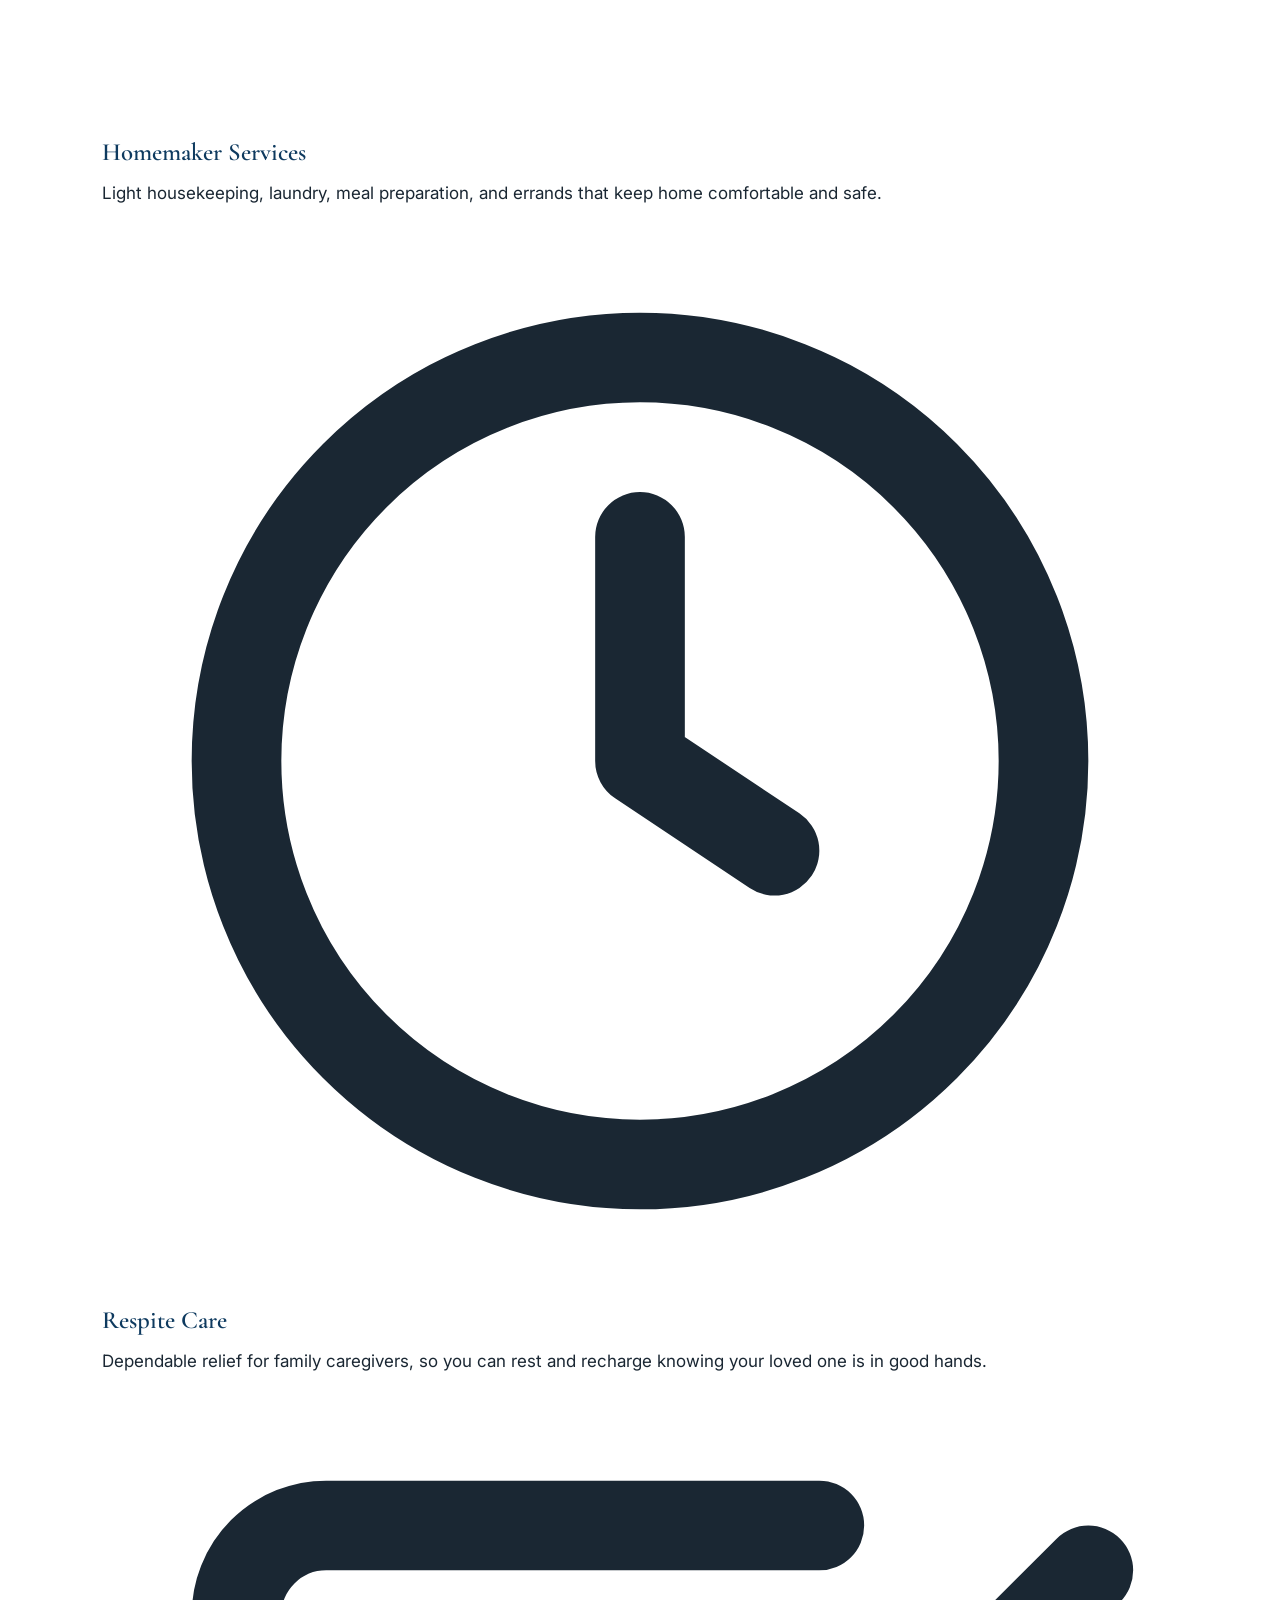
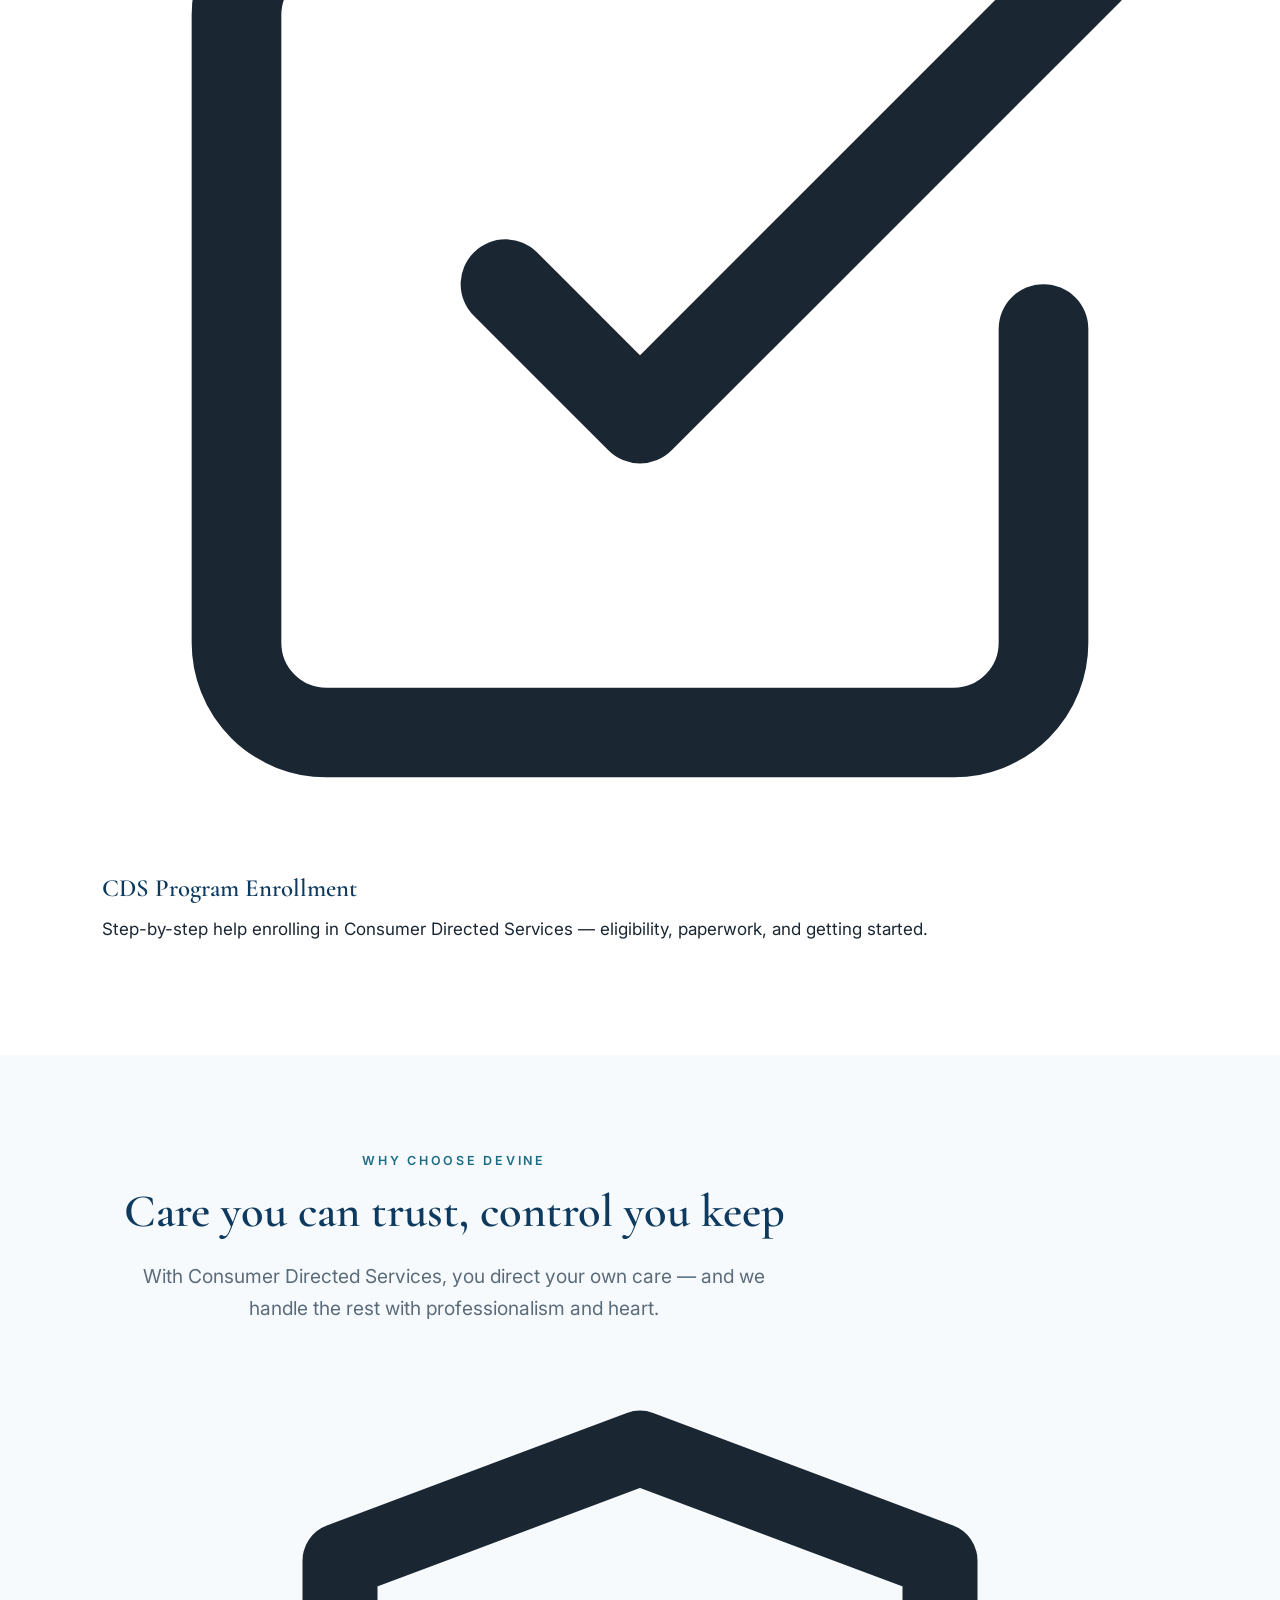
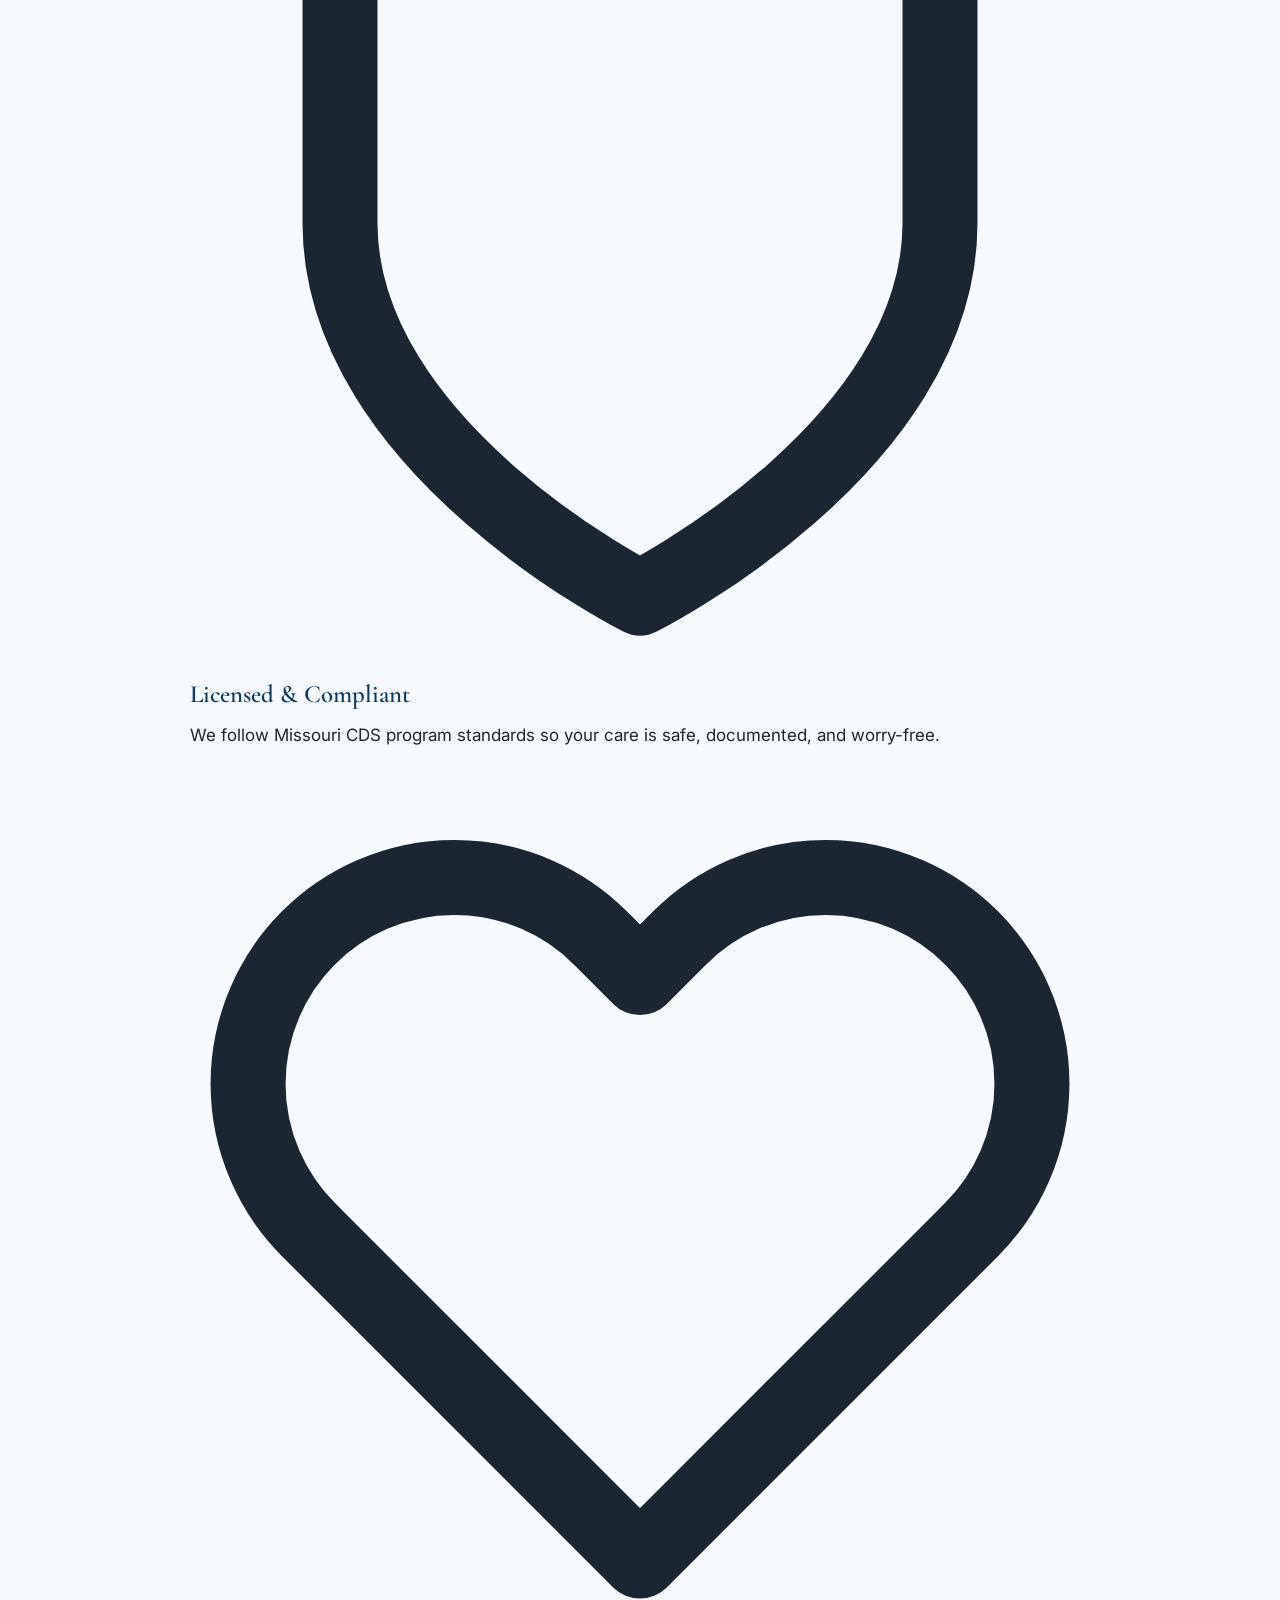
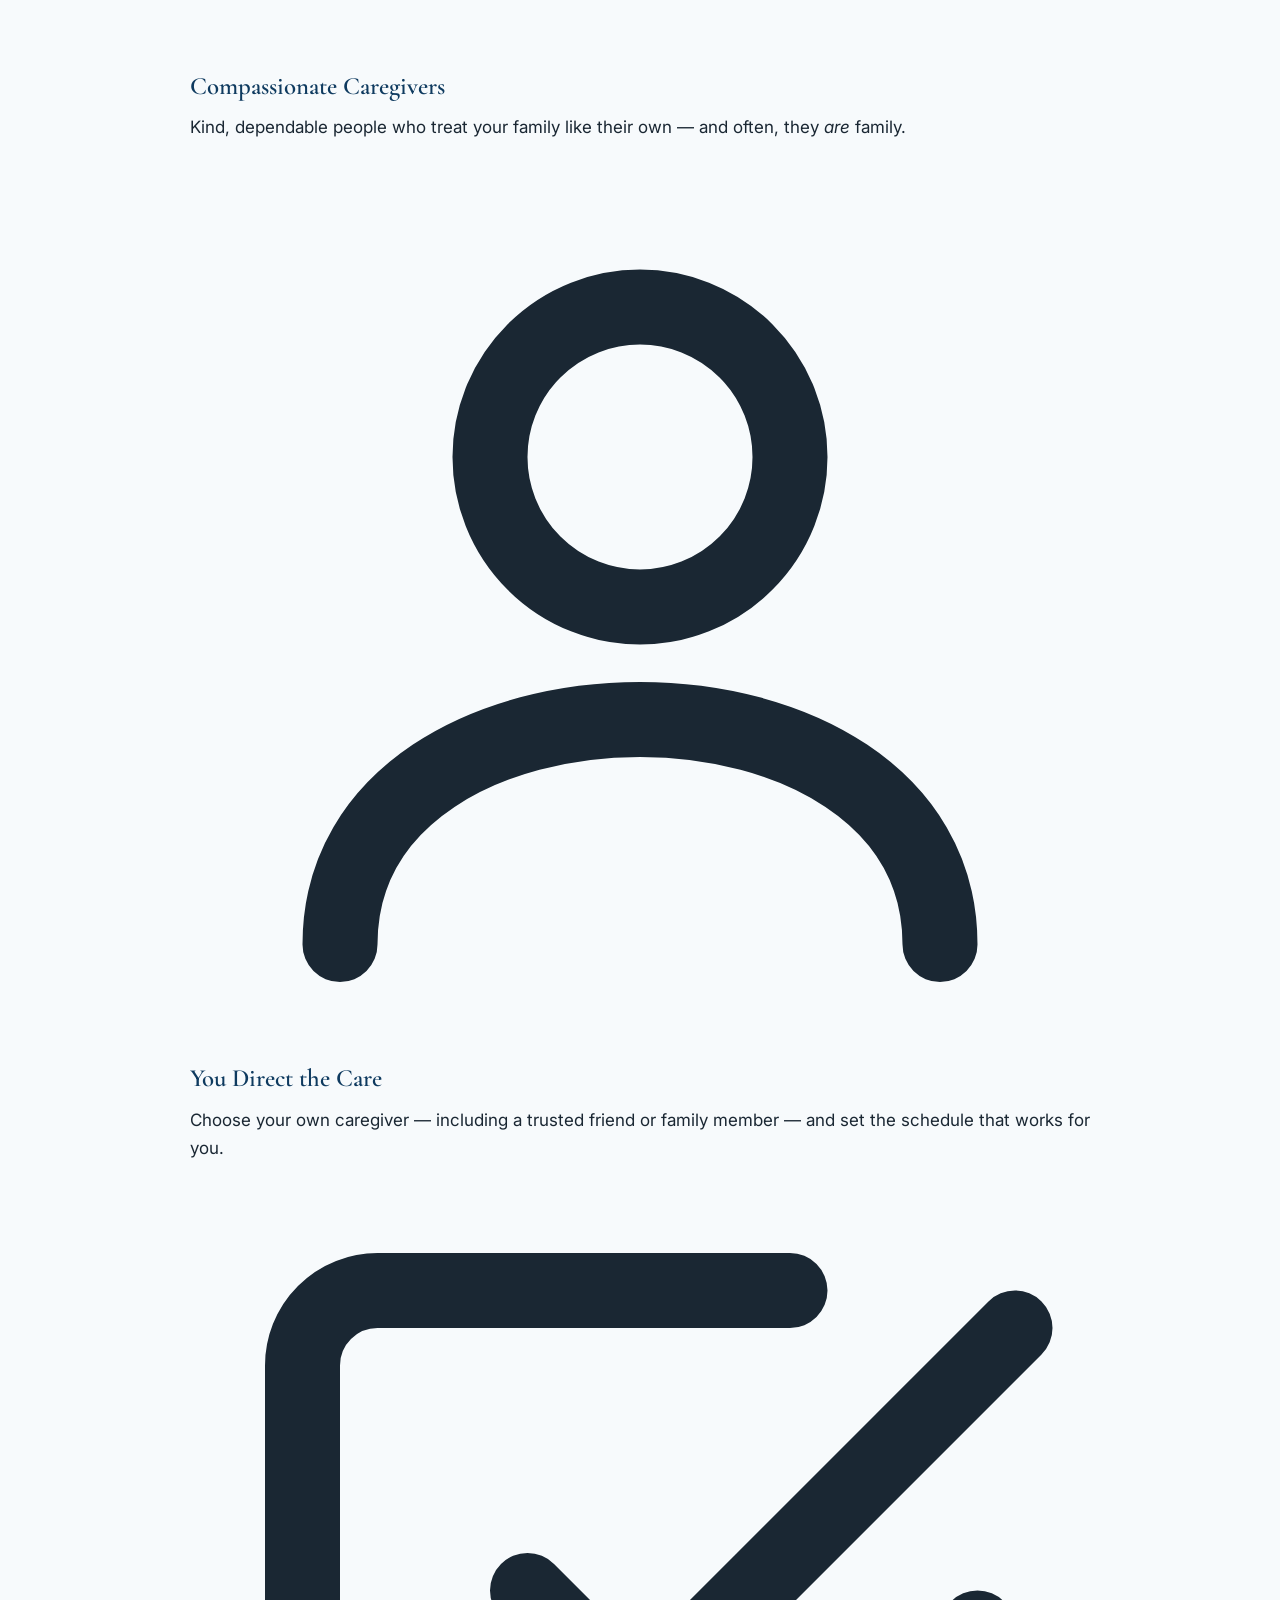
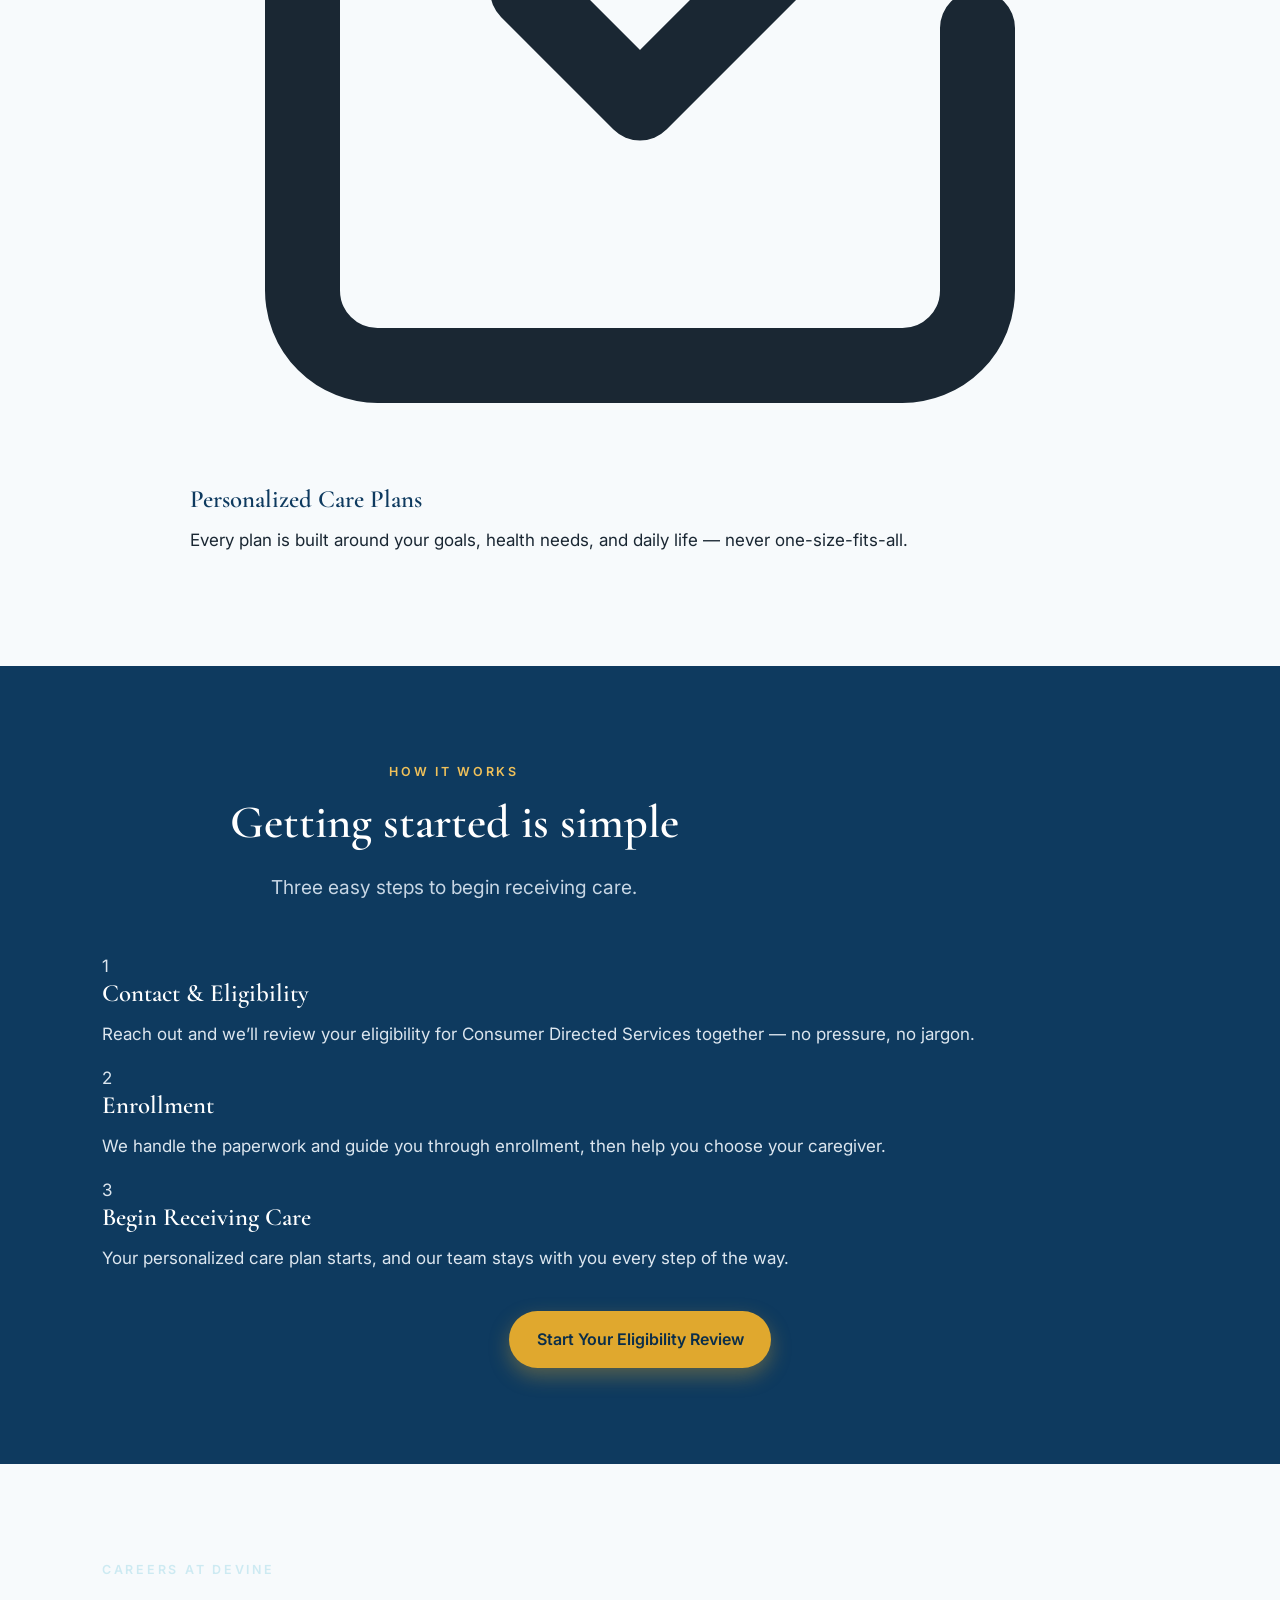
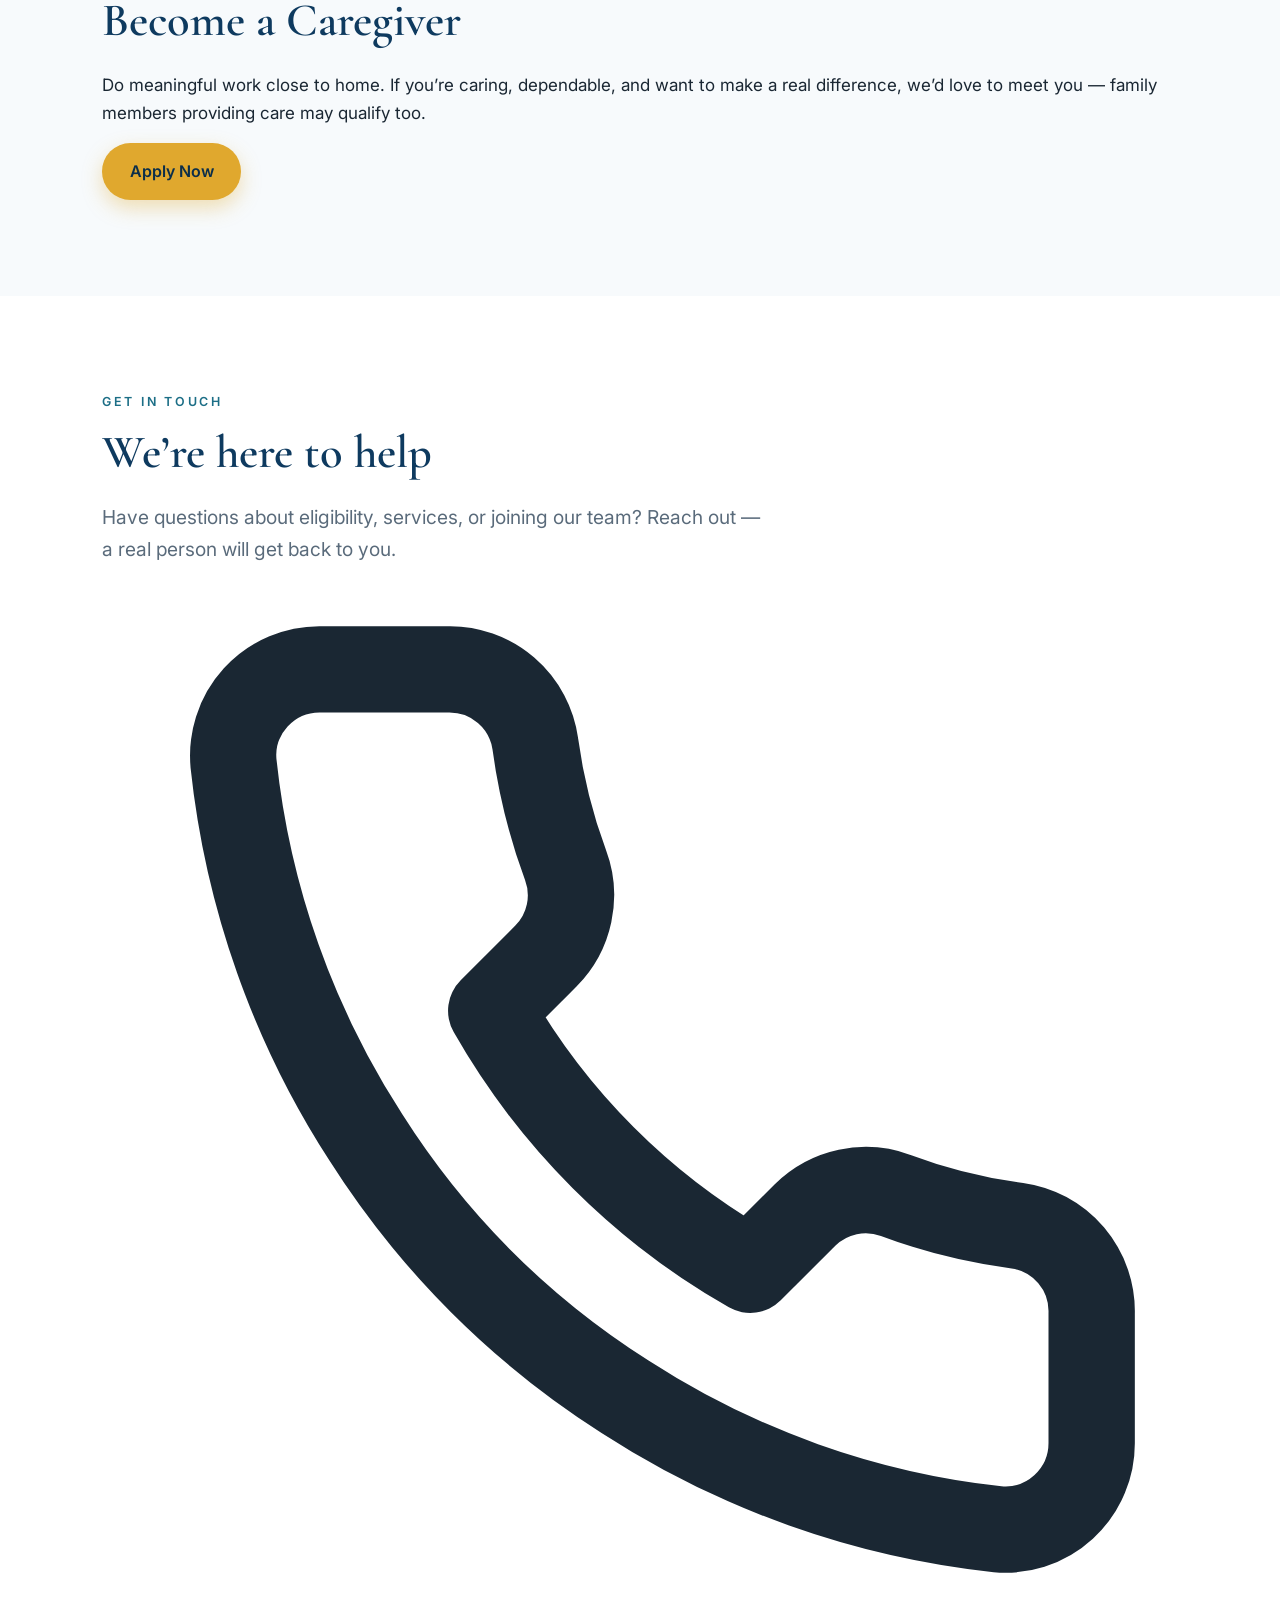
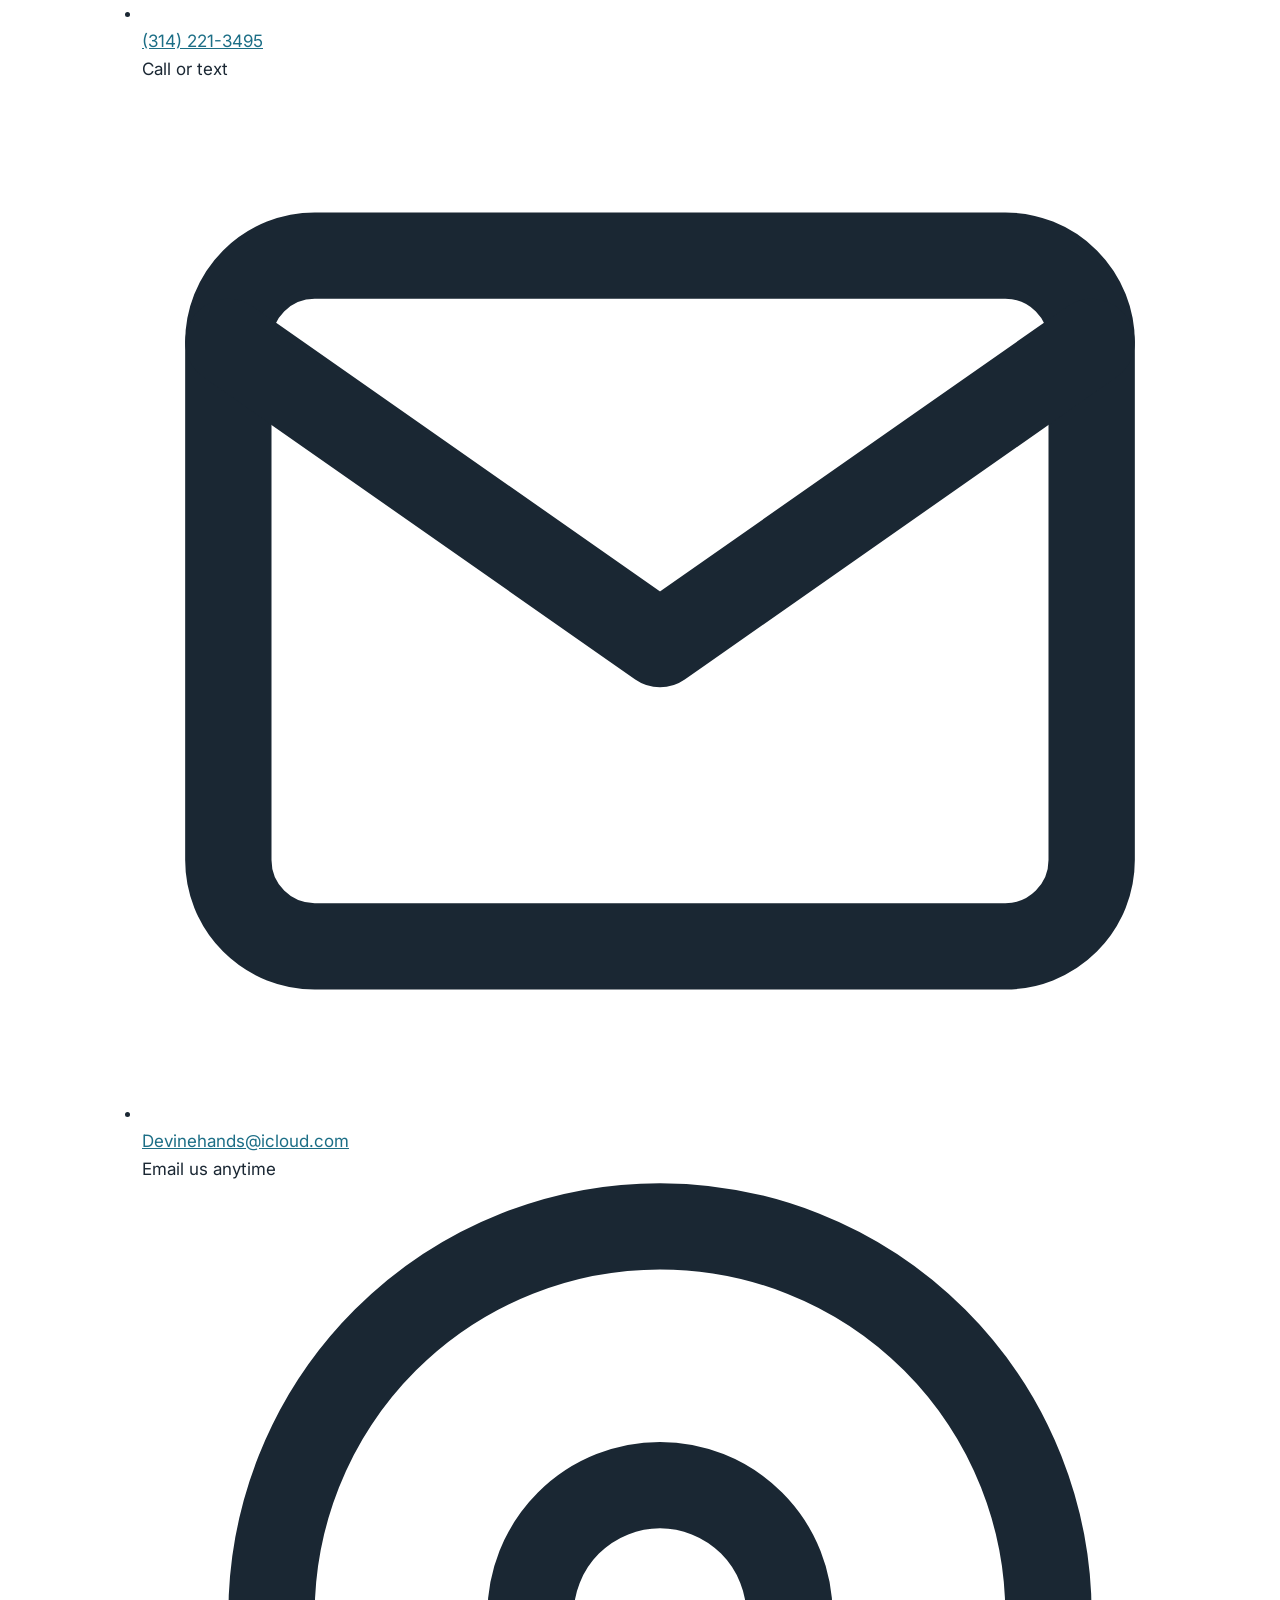
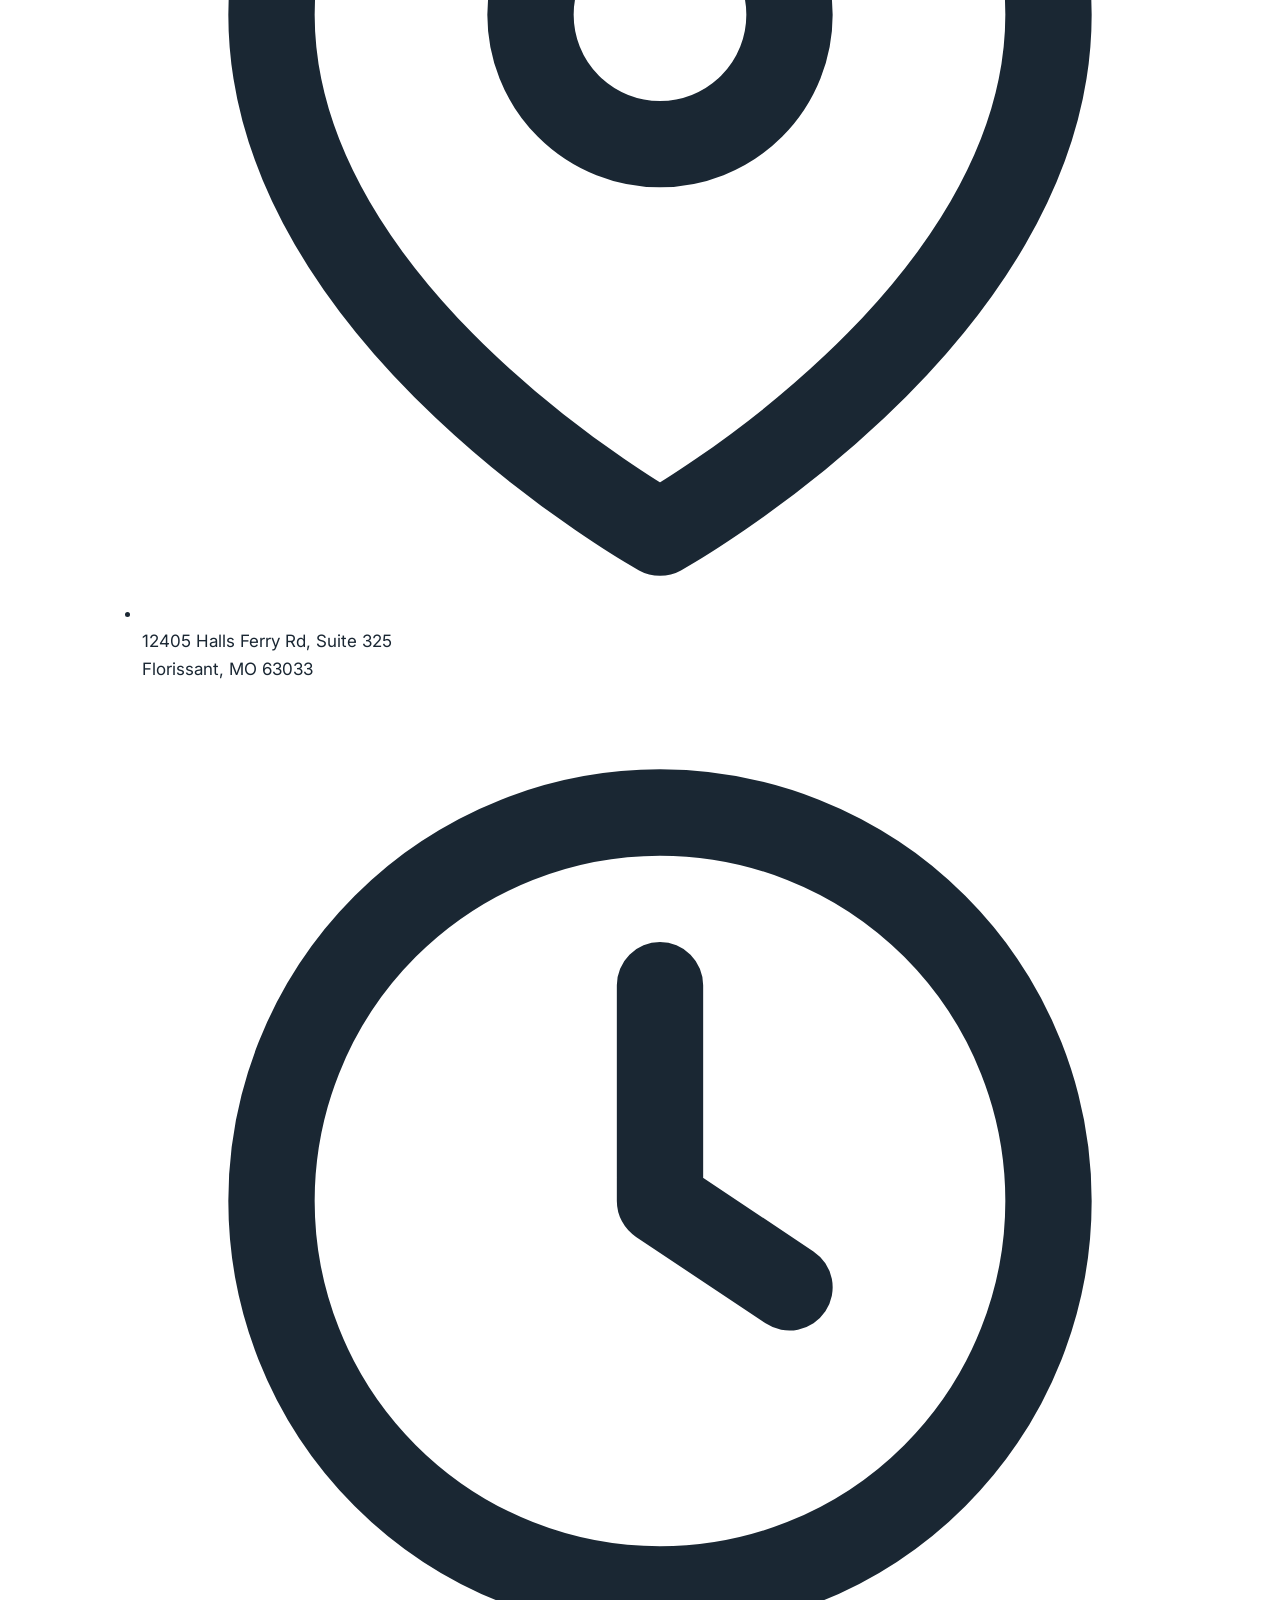
==== commit a48ebd69: "style: center homepage hero; remove unused social icons - Center the hero into a single balanced col" ====
--- a/site/index.html
+++ b/site/index.html
@@ -305,10 +305,6 @@
           <li><a href="mailto:Devinehands@icloud.com">Devinehands@icloud.com</a></li>
           <li>12405 Halls Ferry Rd, Suite 325<br>Florissant, MO 63033</li>
         </ul>
-        <div class="social" style="margin-top:1.1rem" aria-label="Social media">
-          <a href="#" aria-label="Facebook"><svg viewBox="0 0 24 24" fill="currentColor" aria-hidden="true"><path d="M13 22v-8h3l1-4h-4V8c0-1.1.9-2 2-2h2V2h-3a5 5 0 0 0-5 5v3H6v4h3v8z"/></svg></a>
-          <a href="#" aria-label="Instagram"><svg viewBox="0 0 24 24" fill="none" stroke="currentColor" stroke-width="2" aria-hidden="true"><rect x="3" y="3" width="18" height="18" rx="5"/><circle cx="12" cy="12" r="4"/><circle cx="17.5" cy="6.5" r="1" fill="currentColor" stroke="none"/></svg></a>
-        </div>
       </div>
     </div>
     <div class="footer-bottom">
--- a/site/styles.css
+++ b/site/styles.css
@@ -115,9 +115,14 @@
 .hero::after{content:"";position:absolute;right:-120px;bottom:-120px;width:360px;height:360px;
   background:radial-gradient(circle,rgba(224,168,46,.20),transparent 65%);border-radius:50%}
 .hero .container{display:grid;grid-template-columns:1.1fr .9fr;gap:clamp(2rem,5vw,4rem);
-  align-items:center;padding-block:clamp(3.5rem,8vw,6rem);position:relative;z-index:1}
+.hero .container{display:flex;flex-direction:column;align-items:center;text-align:center;
+  max-width:860px;margin-inline:auto;
+  padding-block:clamp(3.5rem,8vw,6rem);position:relative;z-index:1}
 .hero h1{color:#fff;margin-bottom:.35em}
-.hero .lead{color:#D8E5F0}
+.hero .lead{color:#D8E5F0;margin-inline:auto}
+.hero .hero-cta{justify-content:center}
+.hero .hero-trust{justify-content:center}
+.hero-media{display:none}
 .hero .eyebrow{color:var(--gold-light)}
 .hero-cta{margin-top:1.6rem}
 .hero-trust{margin-top:1.8rem;display:flex;flex-wrap:wrap;gap:.6rem 1.4rem;font-size:.9rem;color:#BFD3E4}
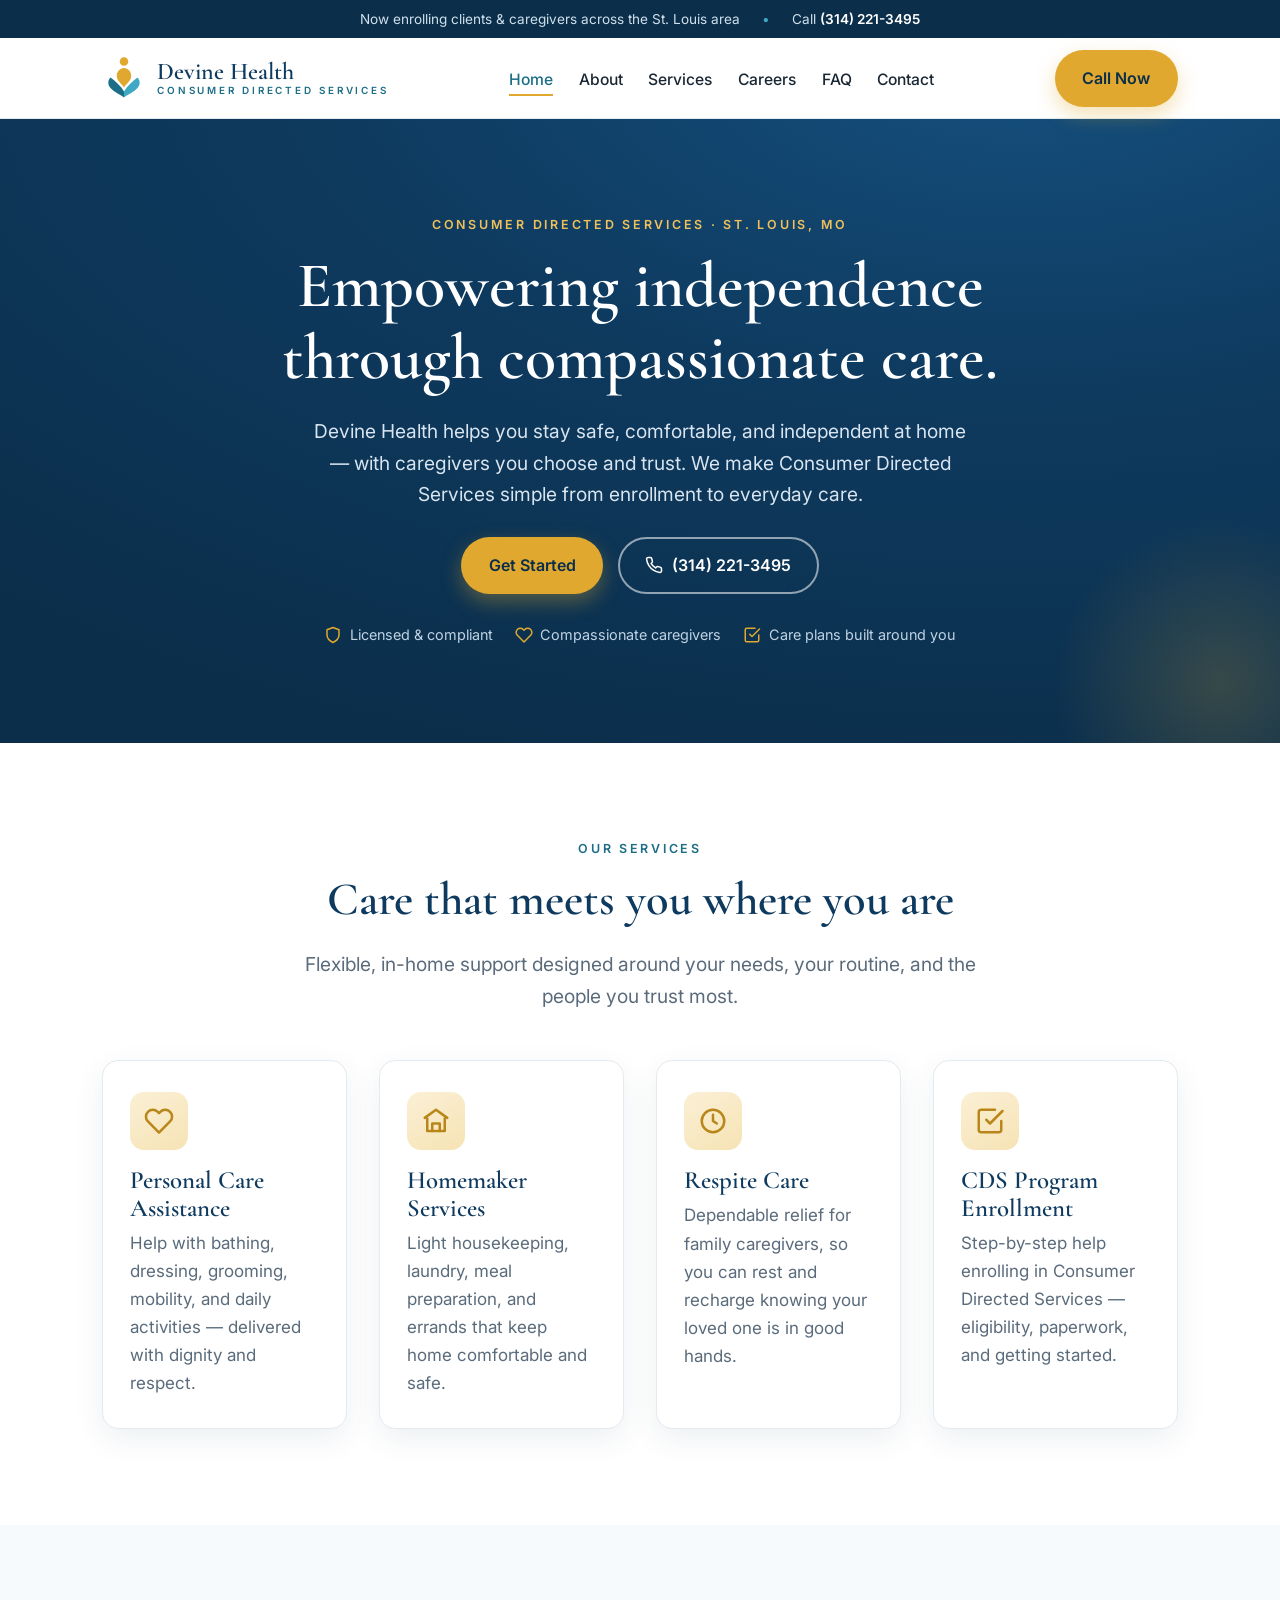
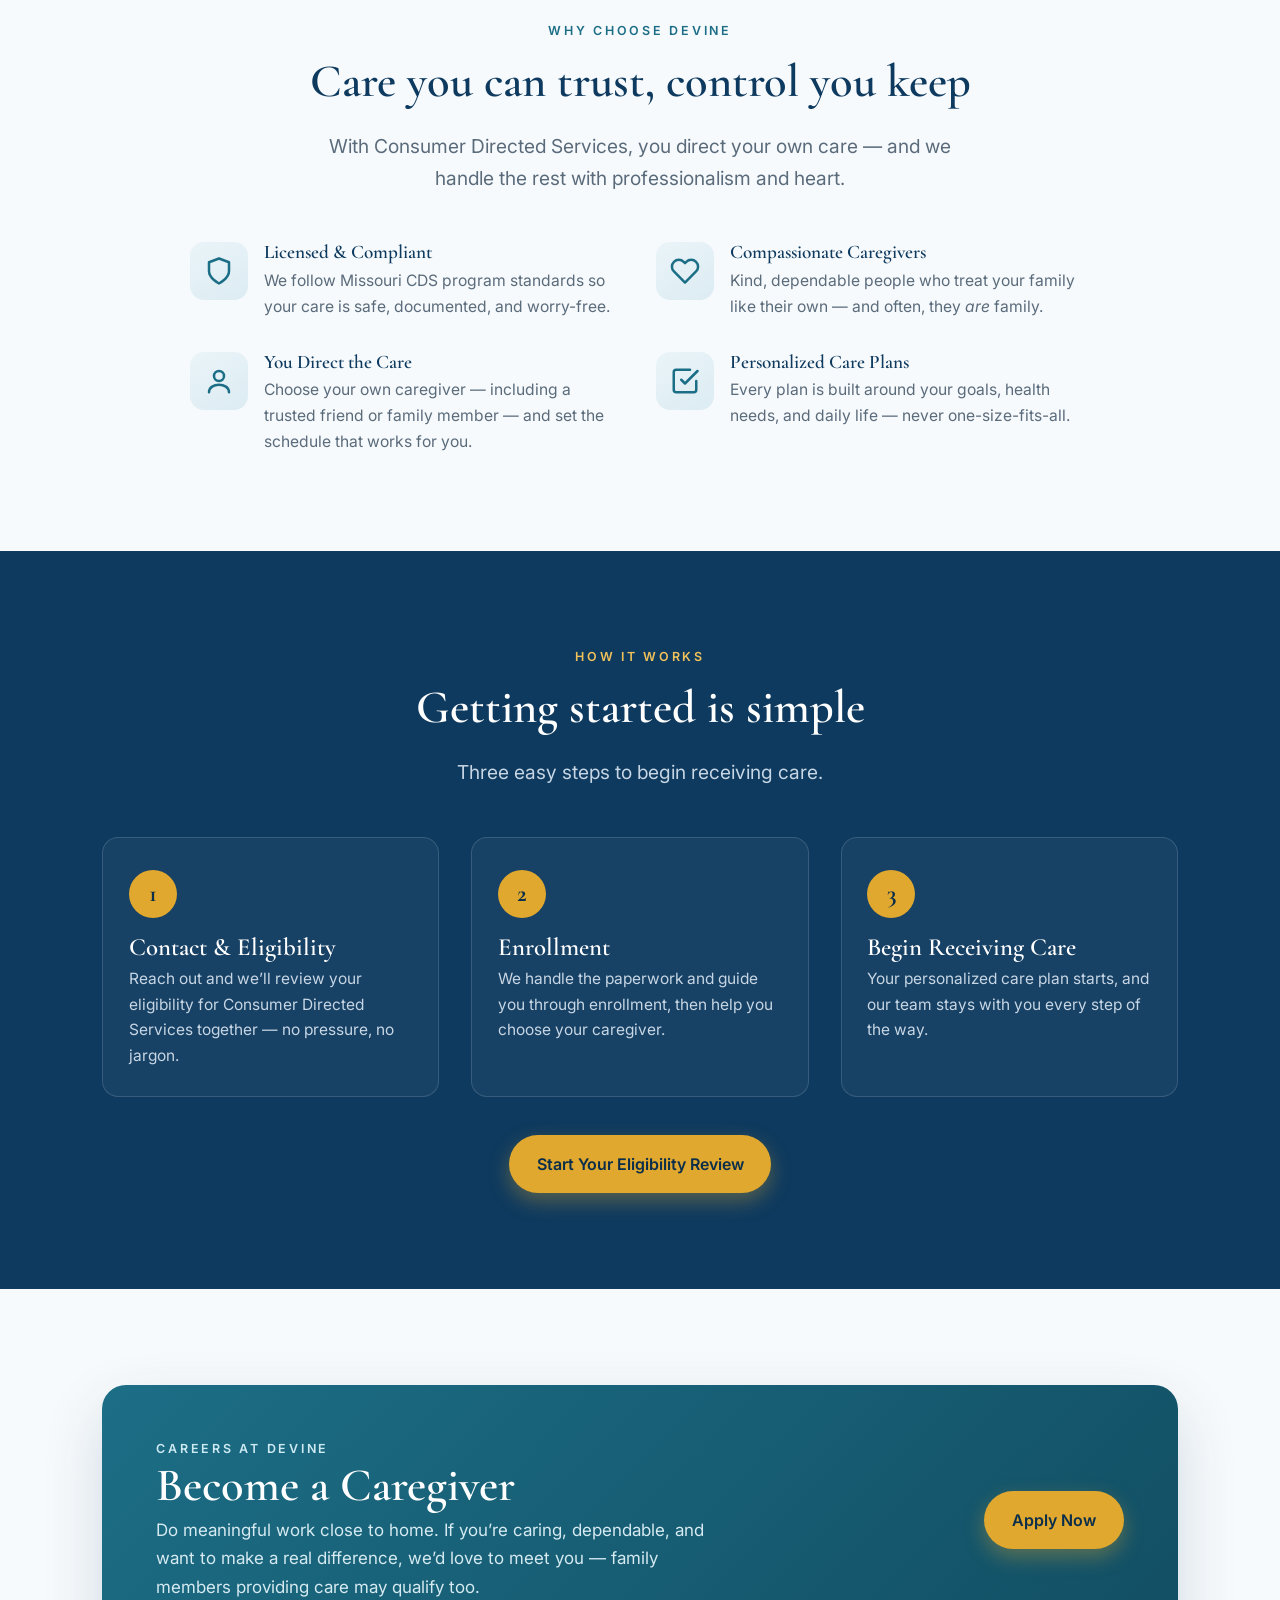
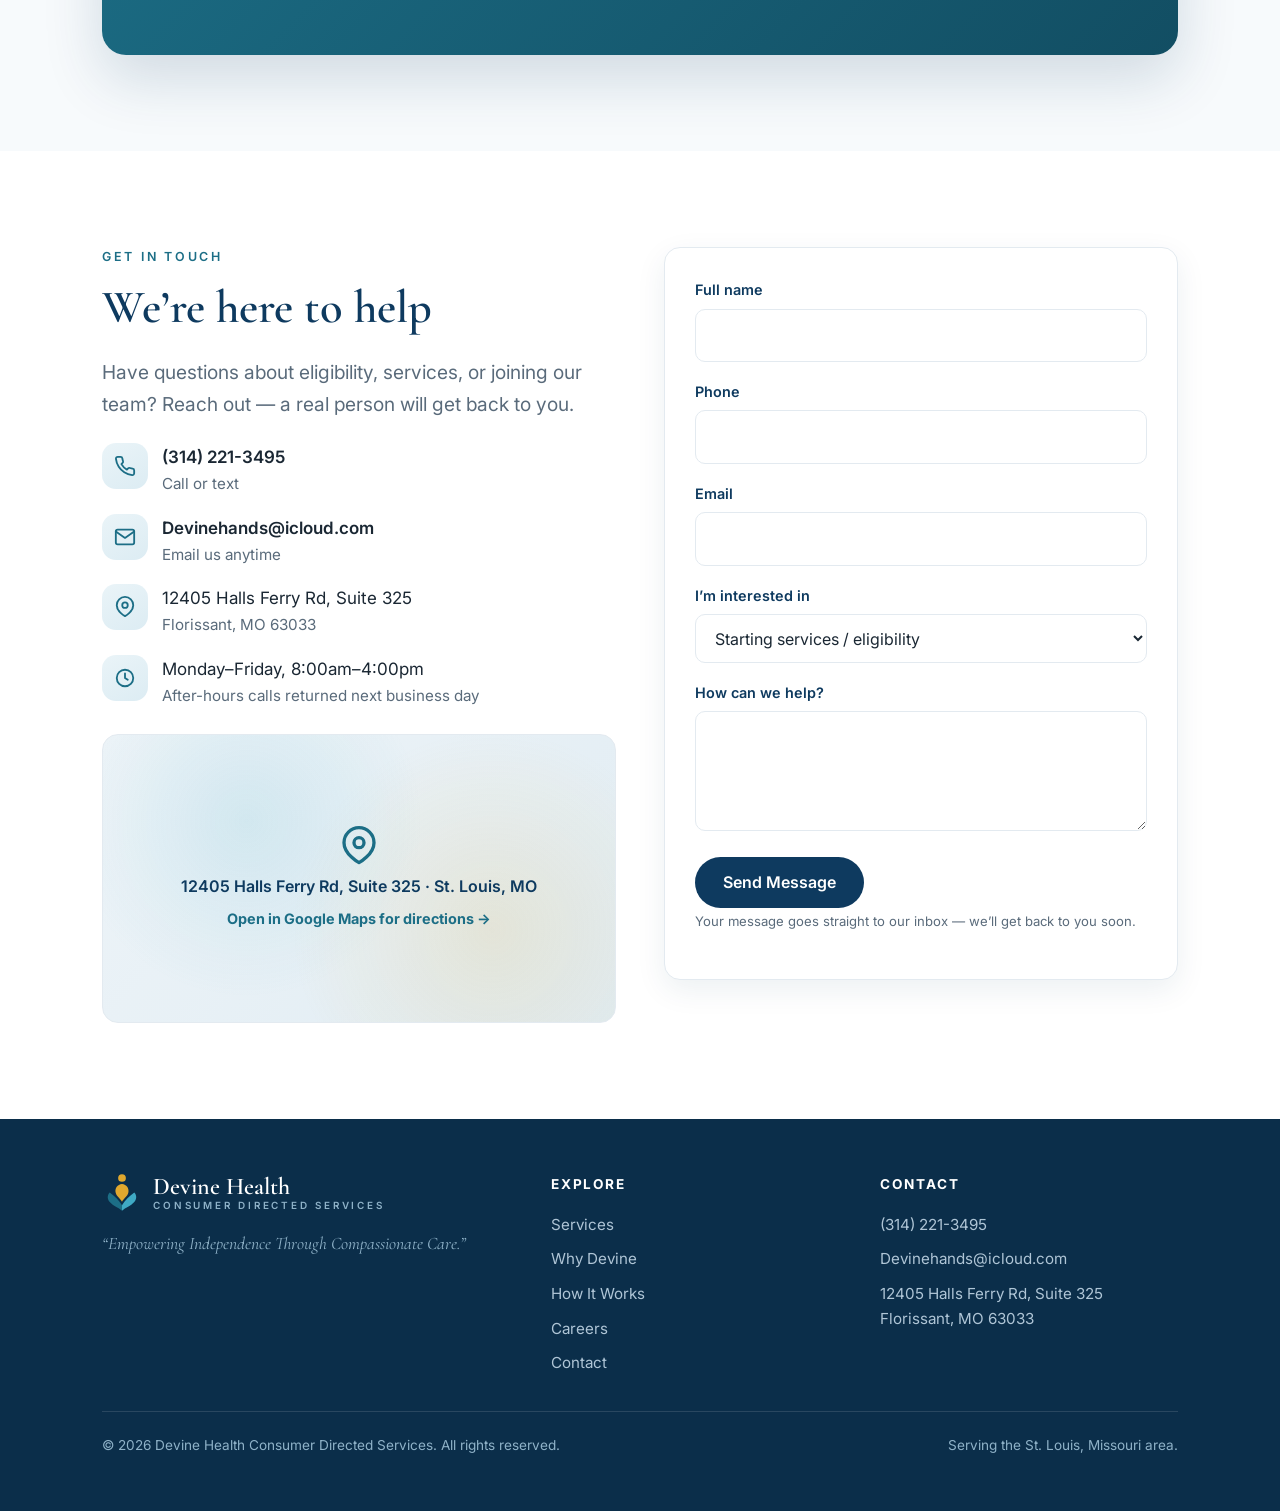
==== commit 285277cd: "fix: remove stray logo placeholder panel from hero for a clean centered hero" ====
--- a/site/index.html
+++ b/site/index.html
@@ -96,10 +96,6 @@
         <span><svg viewBox="0 0 24 24" fill="none" stroke="currentColor" stroke-width="2" stroke-linecap="round" stroke-linejoin="round" aria-hidden="true"><path d="M20.84 4.61a5.5 5.5 0 0 0-7.78 0L12 5.67l-1.06-1.06a5.5 5.5 0 1 0-7.78 7.78L12 21.23l8.84-8.84a5.5 5.5 0 0 0 0-7.78z"/></svg> Compassionate caregivers</span>
         <span><svg viewBox="0 0 24 24" fill="none" stroke="currentColor" stroke-width="2" stroke-linecap="round" stroke-linejoin="round" aria-hidden="true"><path d="M9 11l3 3L22 4"/><path d="M21 12v7a2 2 0 0 1-2 2H5a2 2 0 0 1-2-2V5a2 2 0 0 1 2-2h11"/></svg> Care plans built around you</span>
       </div>
-    </div>
-    <div class="hero-media" role="img" aria-label="Placeholder for a warm photo of a caregiver assisting a client at home">
-      <svg viewBox="48 30 144 176" aria-hidden="true"><use href="#devine-mark"/></svg>
-      <span class="ph-label">Photo placeholder — caregiver &amp; client at home <span class="flag">add photo</span></span>
     </div>
   </div>
 </section>
--- a/site/styles.css
+++ b/site/styles.css
@@ -60,9 +60,9 @@
 .section--navy h2,.section--navy h3{color:#fff}
 .center{text-align:center}
 .lead{font-size:1.2rem;color:var(--slate);max-width:56ch}
-.center .lead{margin-inline:auto}
+.center .lead,.lead.center{margin-inline:auto}
 .section-head{max-width:64ch}
-.center .section-head{margin-inline:auto}
+.center .section-head,.section-head.center{margin-inline:auto}
 
 /* ---- Buttons ---- */
 .btn{display:inline-flex;align-items:center;gap:.55rem;font-family:var(--sans);
@@ -114,7 +114,6 @@
 .hero{position:relative;background:radial-gradient(120% 120% at 80% -10%,#15507e 0%,var(--navy) 45%,var(--navy-deep) 100%);color:#fff;overflow:hidden}
 .hero::after{content:"";position:absolute;right:-120px;bottom:-120px;width:360px;height:360px;
   background:radial-gradient(circle,rgba(224,168,46,.20),transparent 65%);border-radius:50%}
-.hero .container{display:grid;grid-template-columns:1.1fr .9fr;gap:clamp(2rem,5vw,4rem);
 .hero .container{display:flex;flex-direction:column;align-items:center;text-align:center;
   max-width:860px;margin-inline:auto;
   padding-block:clamp(3.5rem,8vw,6rem);position:relative;z-index:1}
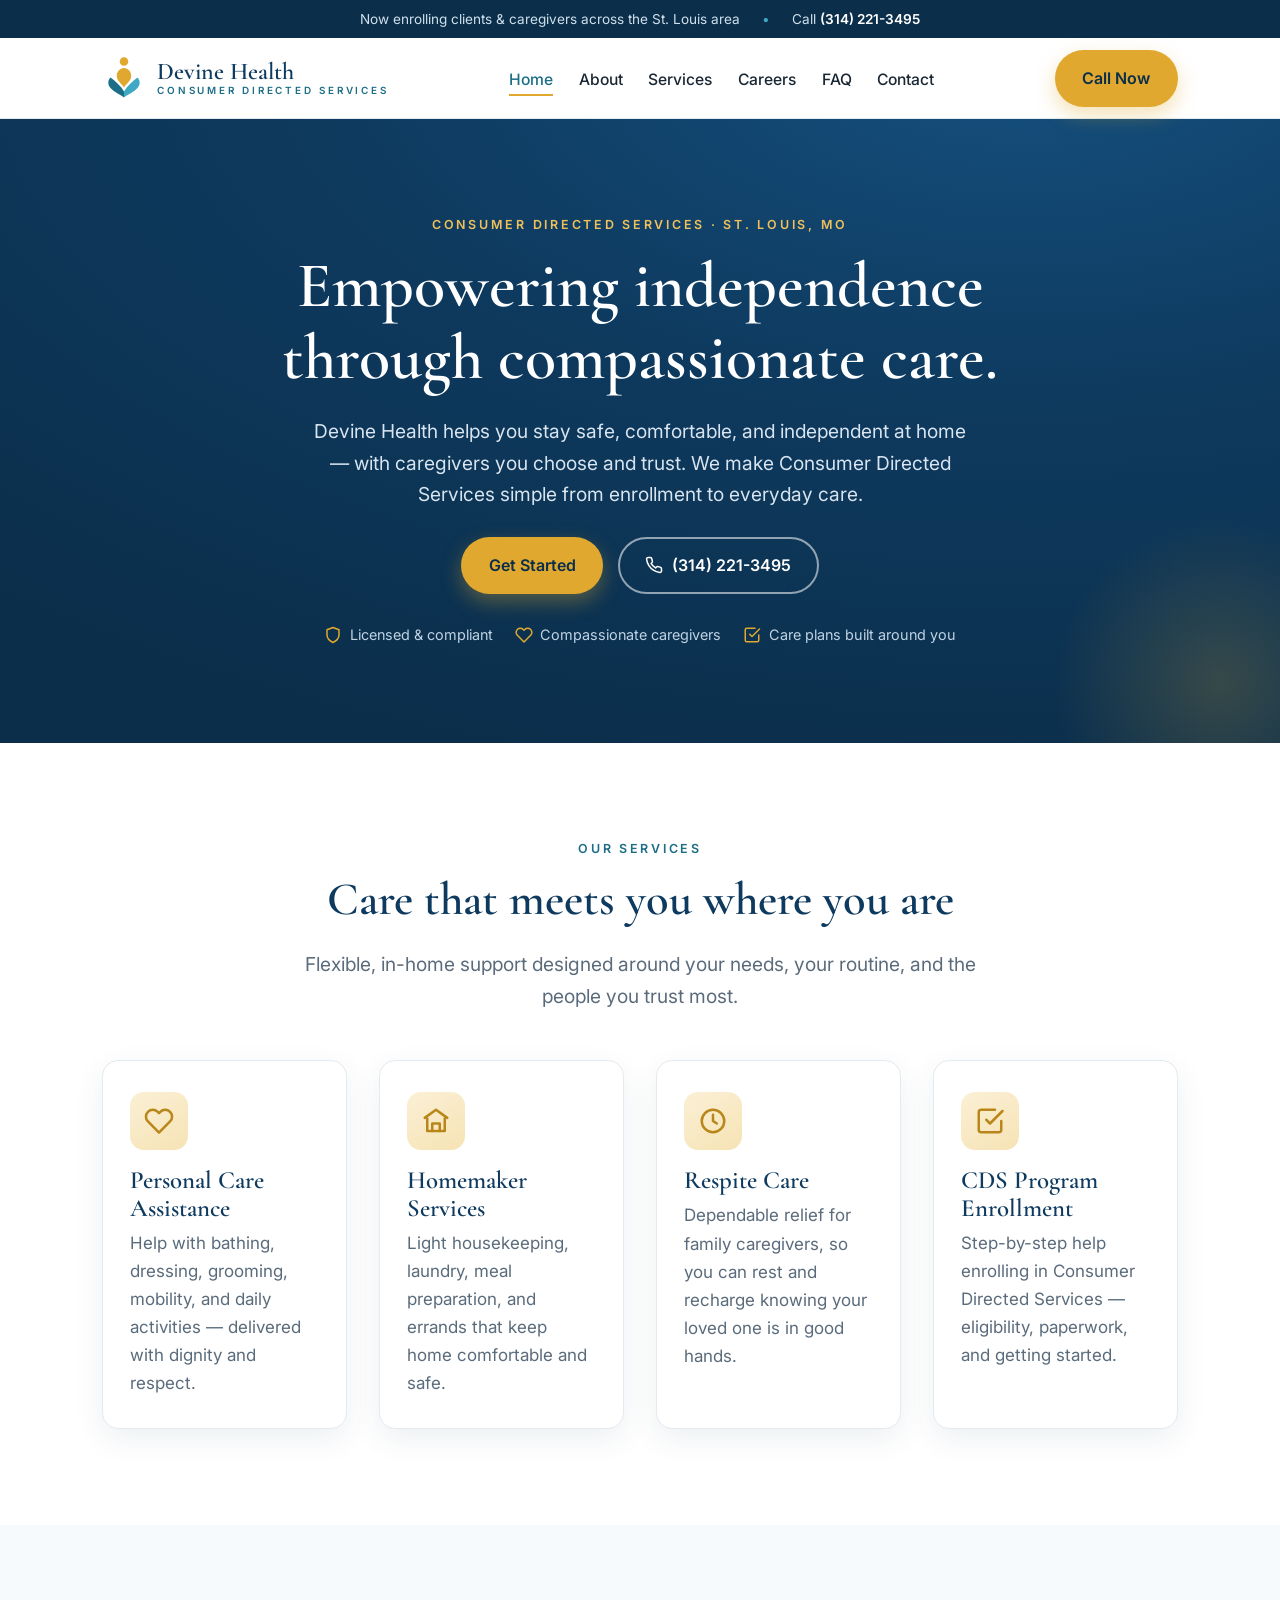
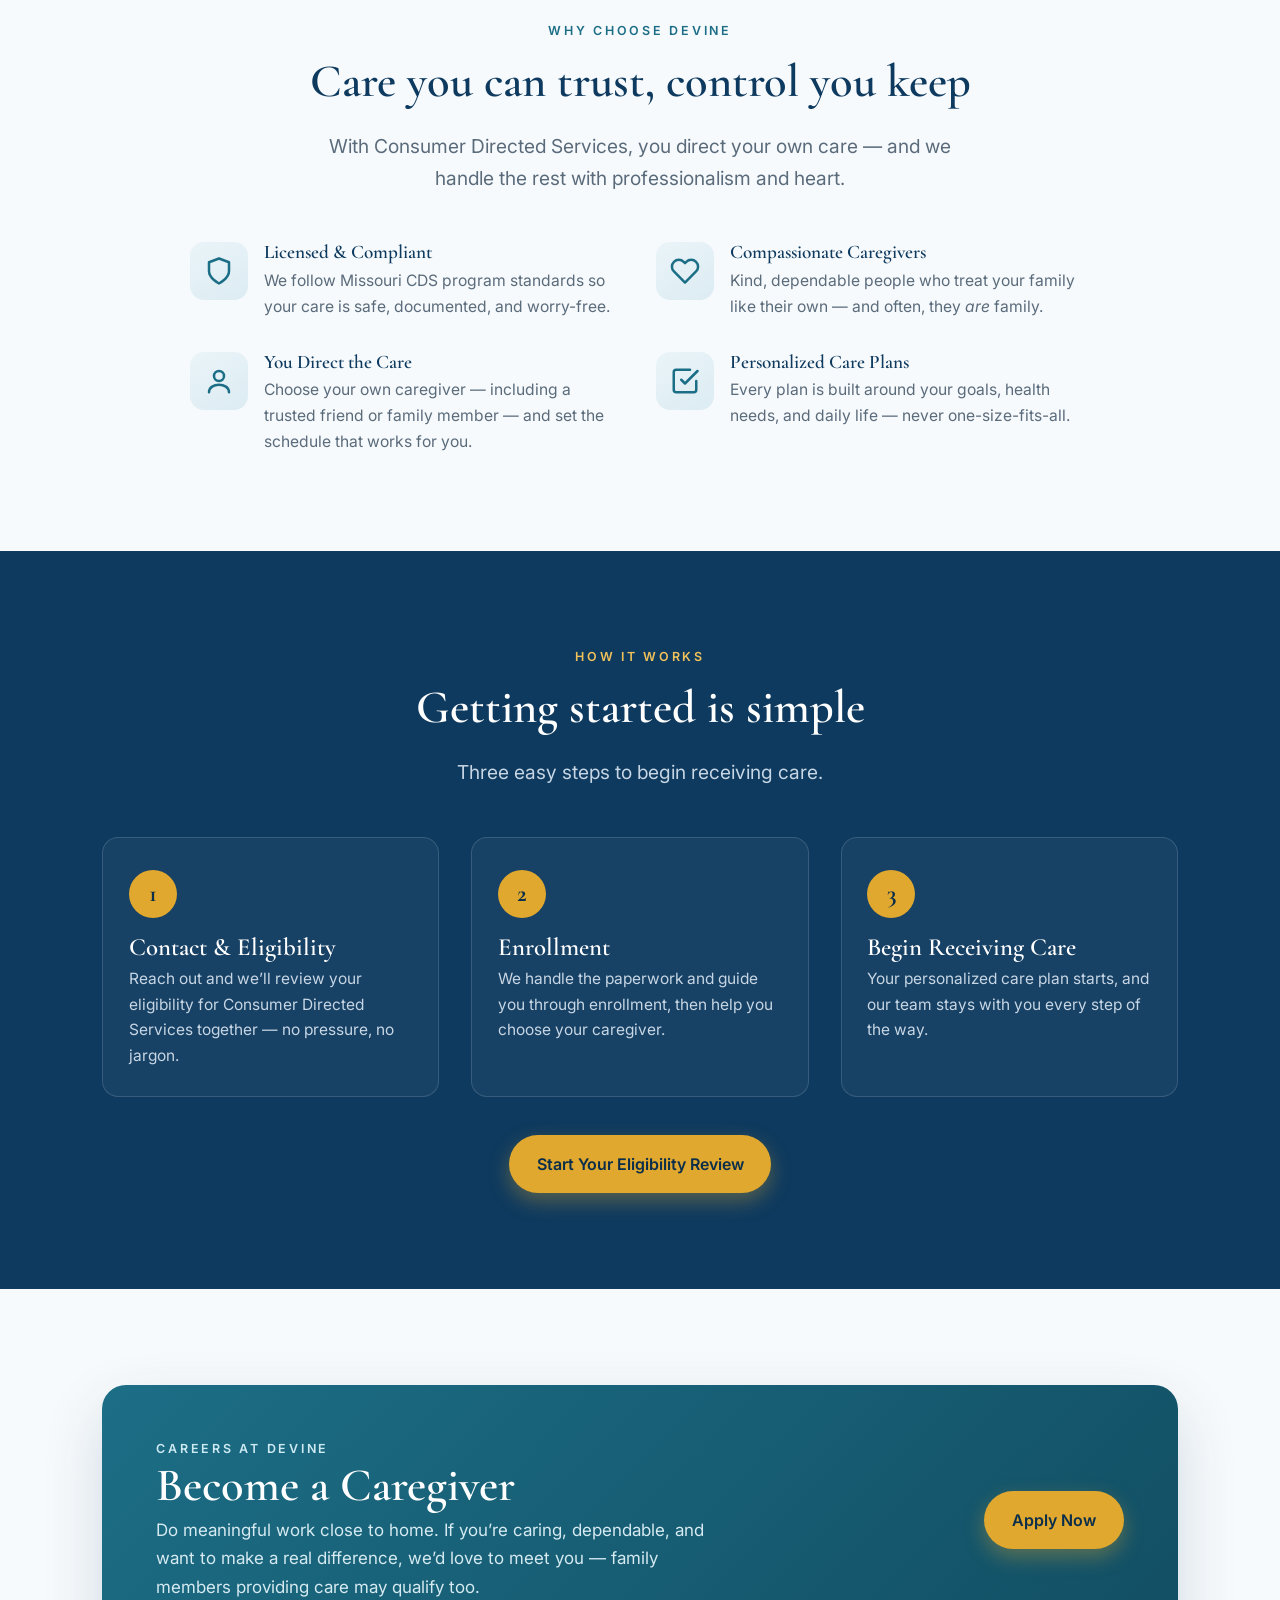
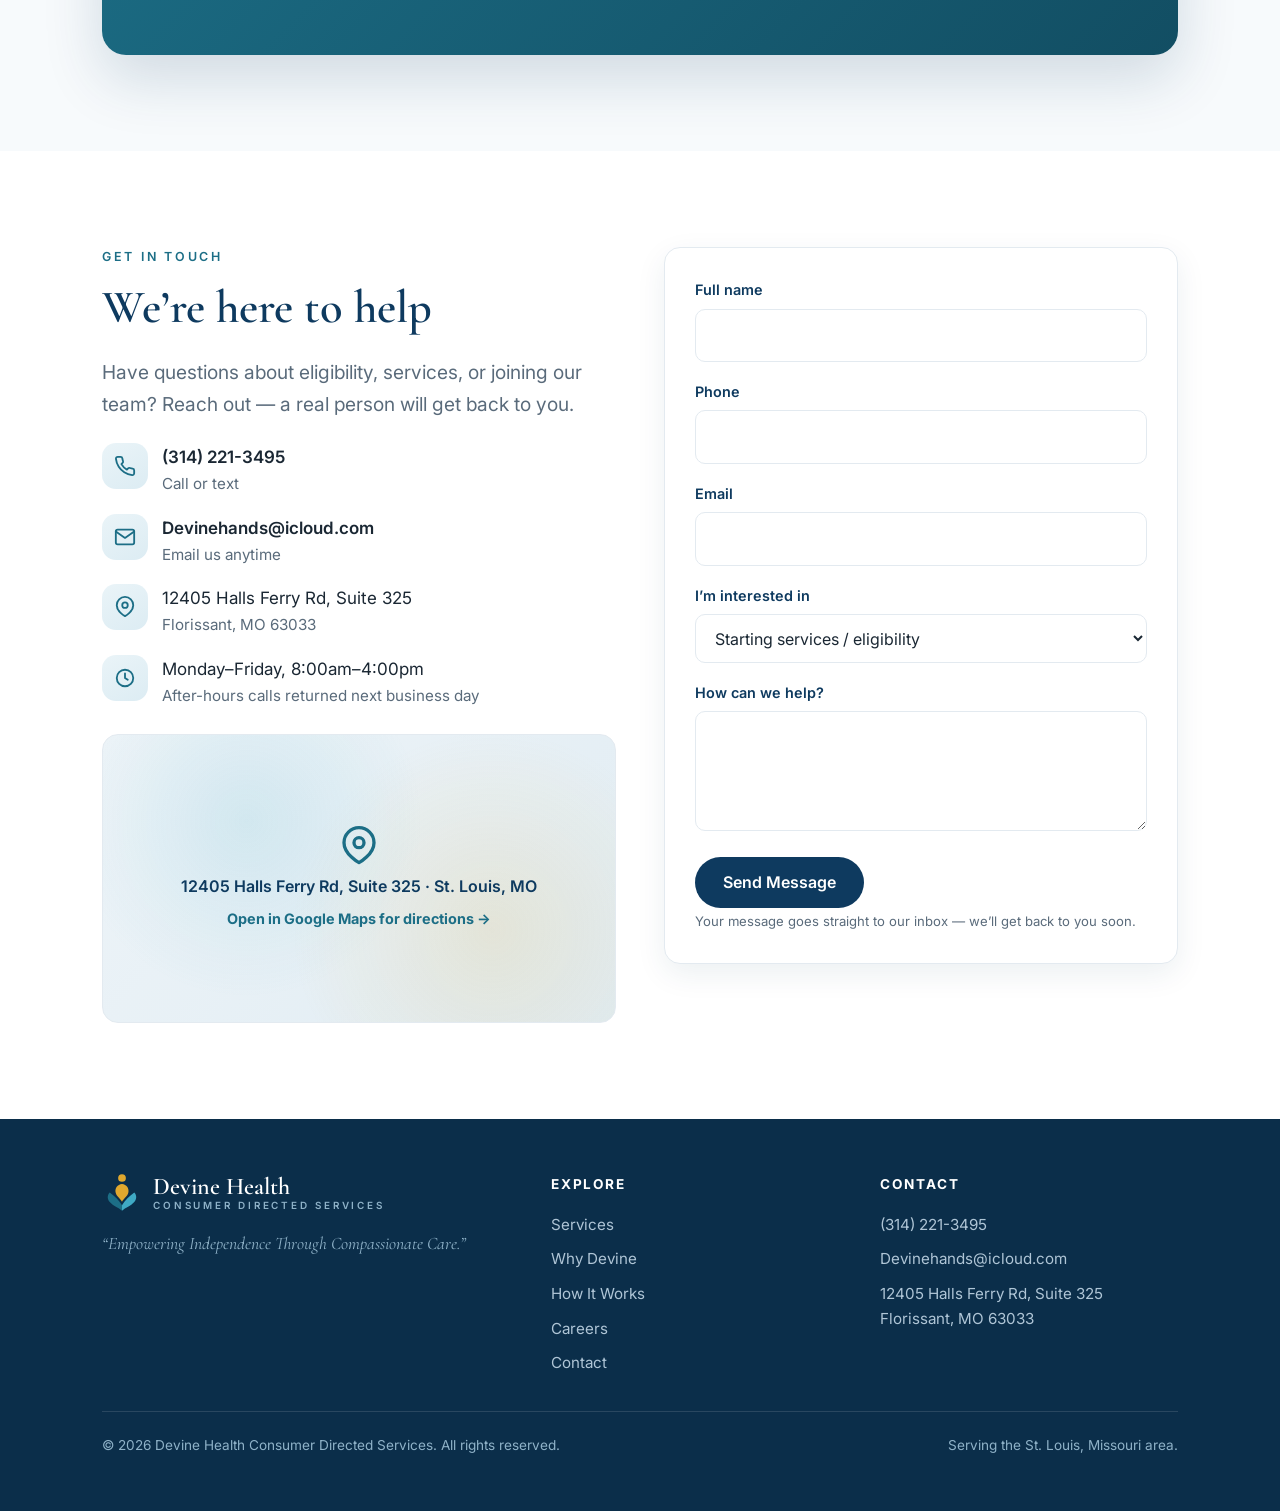
==== commit 30b8b167: "chore: cleanup sweep + set form recipient to Devinehands - Forms now deliver to Devinehands@icloud.c" ====
--- a/site/index.html
+++ b/site/index.html
@@ -230,7 +230,7 @@
         </a>
       </div>
 
-      <!-- Contact form (prototype: does not send; Squarespace form handles delivery on live site) -->
+      <!-- Contact form → FormSubmit (delivers to Devinehands@icloud.com) -->
       <form class="form" action="https://formsubmit.co/Devinehands@icloud.com" method="POST">
         <input type="hidden" name="_subject" value="New website inquiry — Devine Health">
         <input type="hidden" name="_template" value="table">
@@ -263,7 +263,7 @@
         </div>
         <button class="btn btn--navy" type="submit">Send Message</button>
         <p class="note">Your message goes straight to our inbox &mdash; we&rsquo;ll get back to you soon.</p>
-        <p class="form-status" id="formStatus" role="status" aria-live="polite"></p>
+
       </form>
     </div>
   </div>
